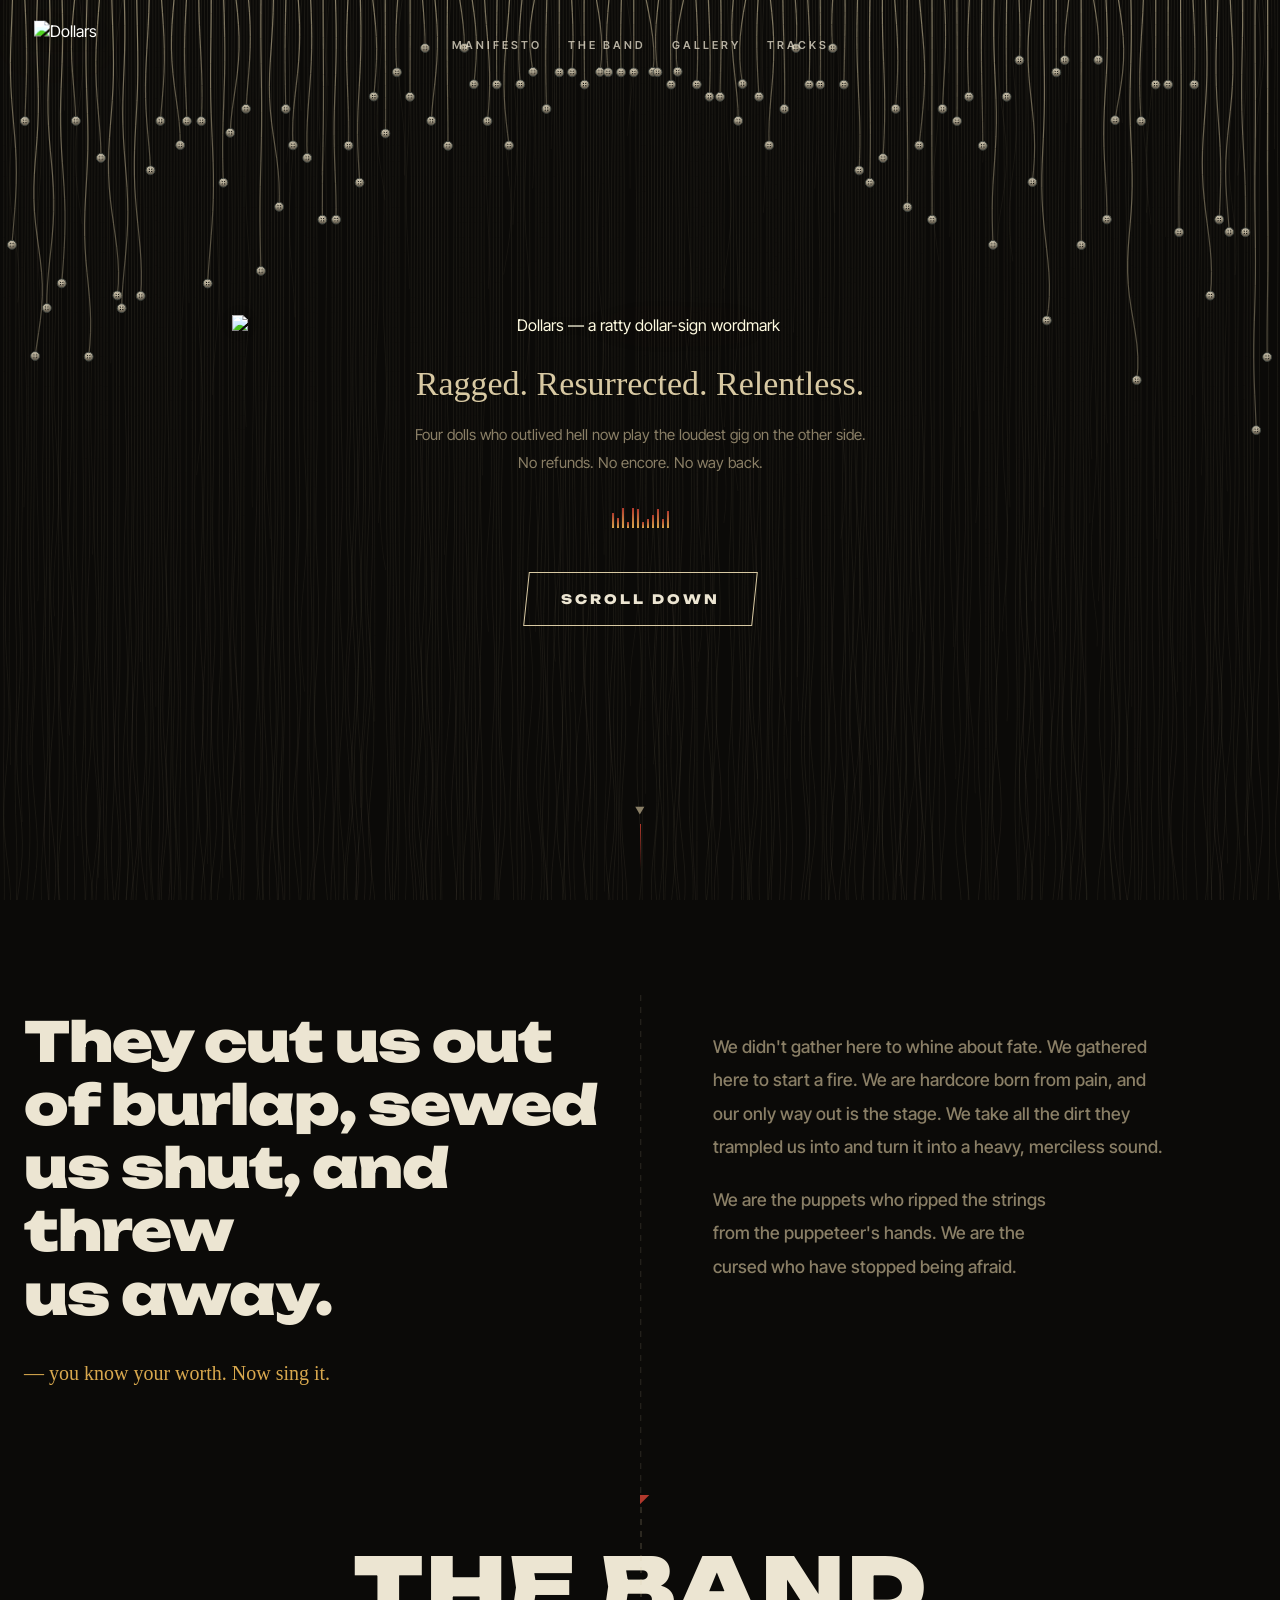
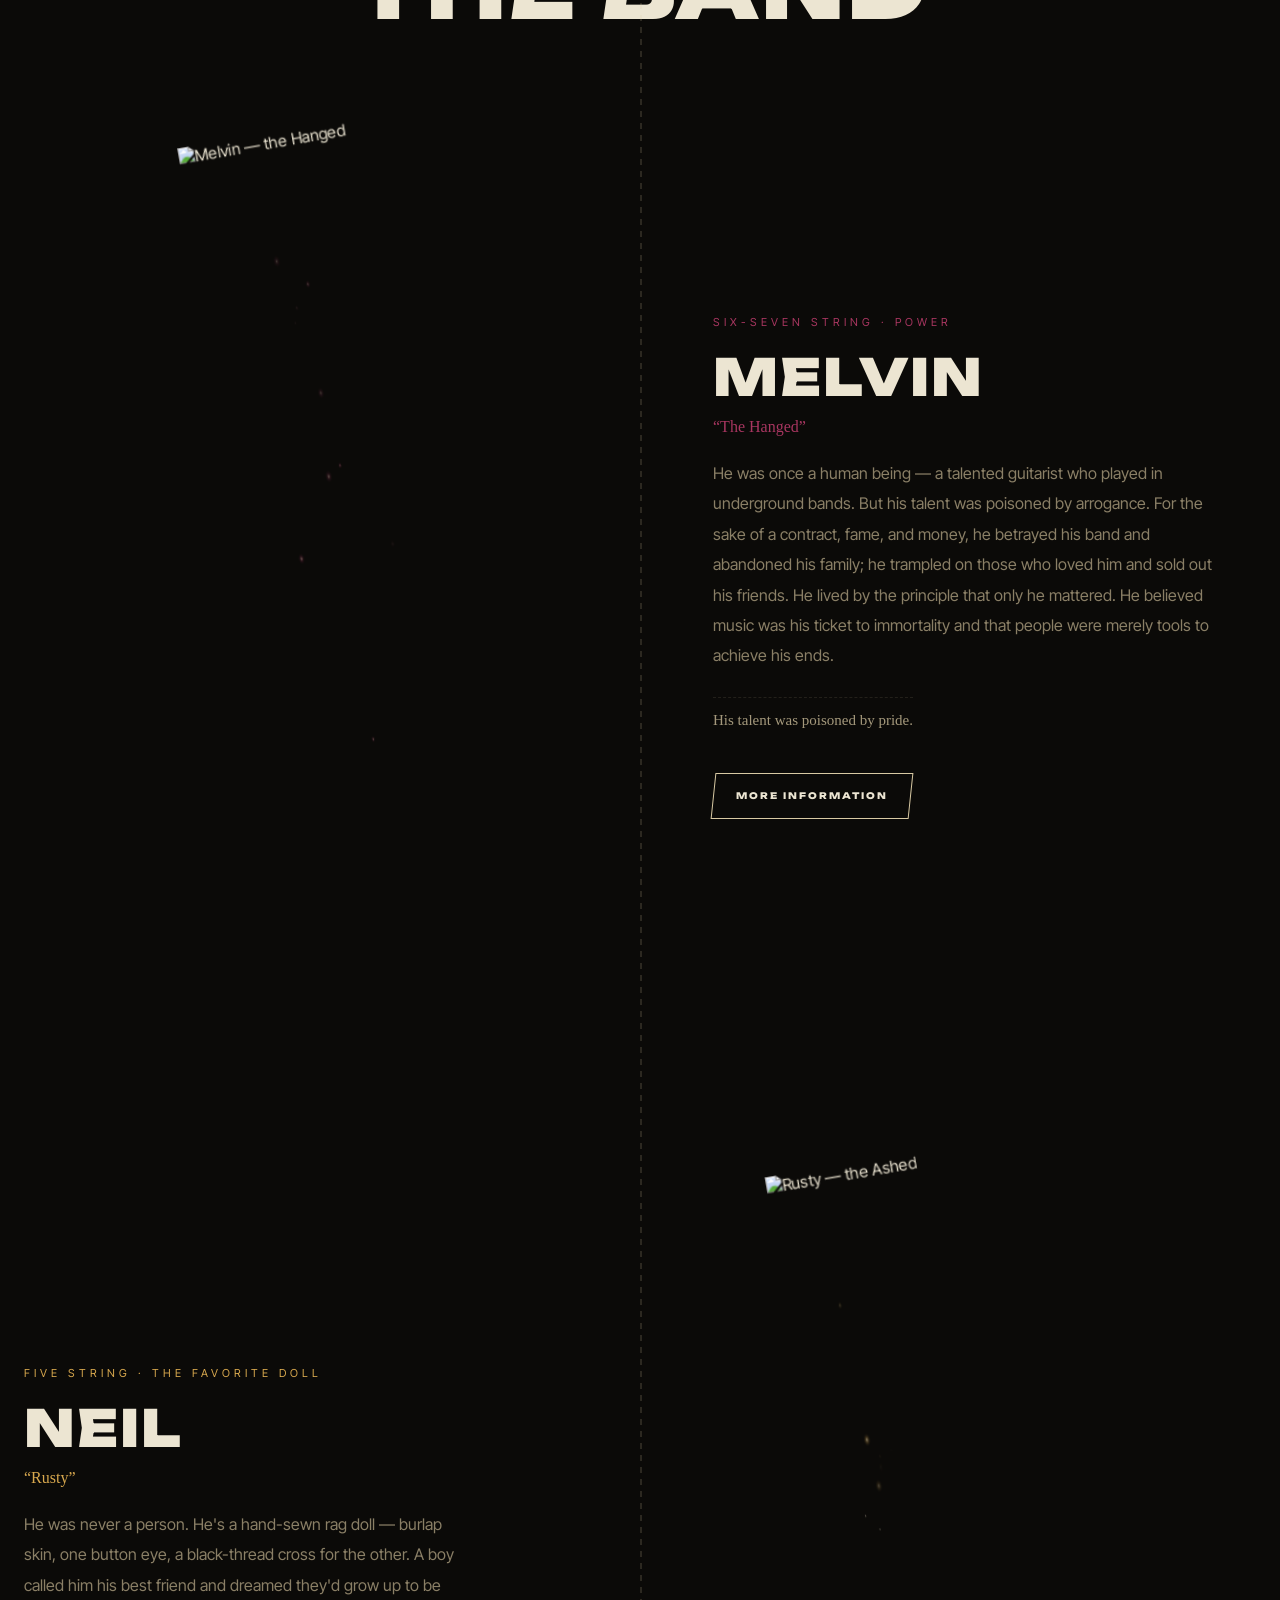
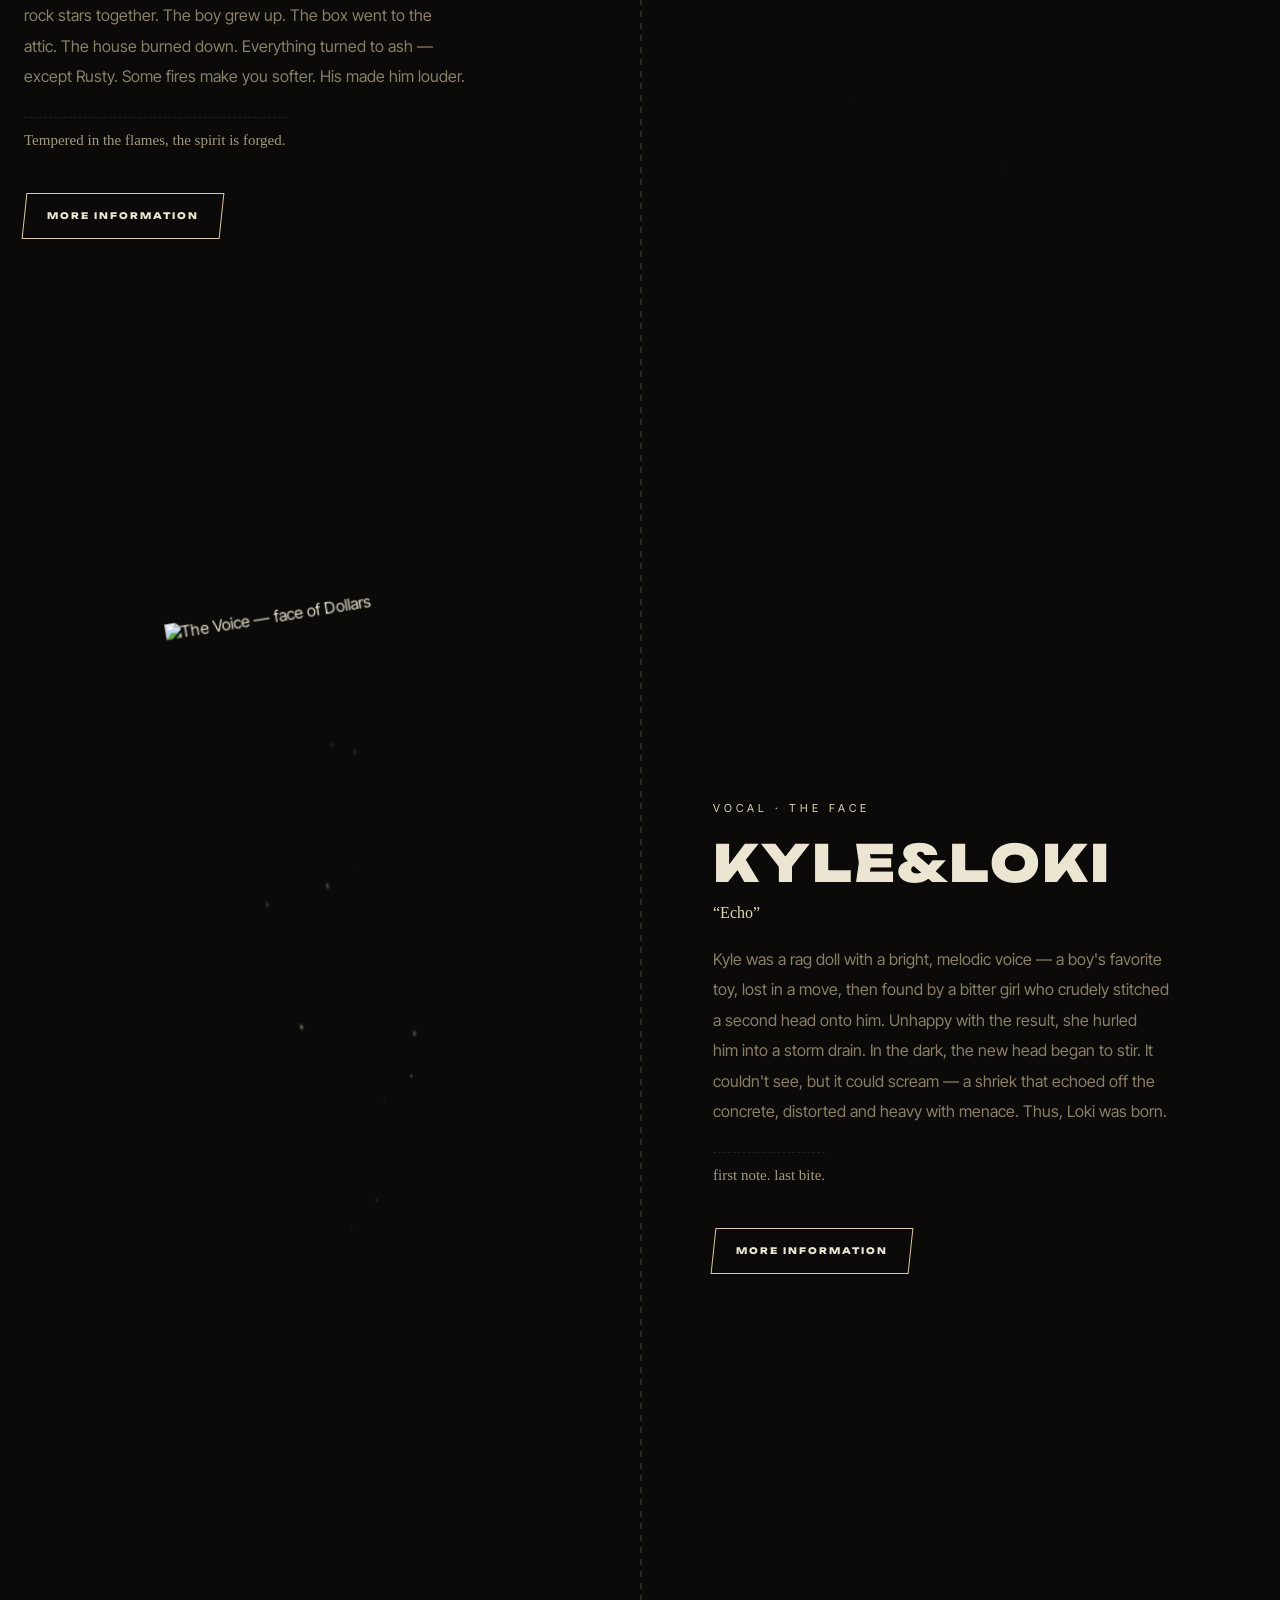
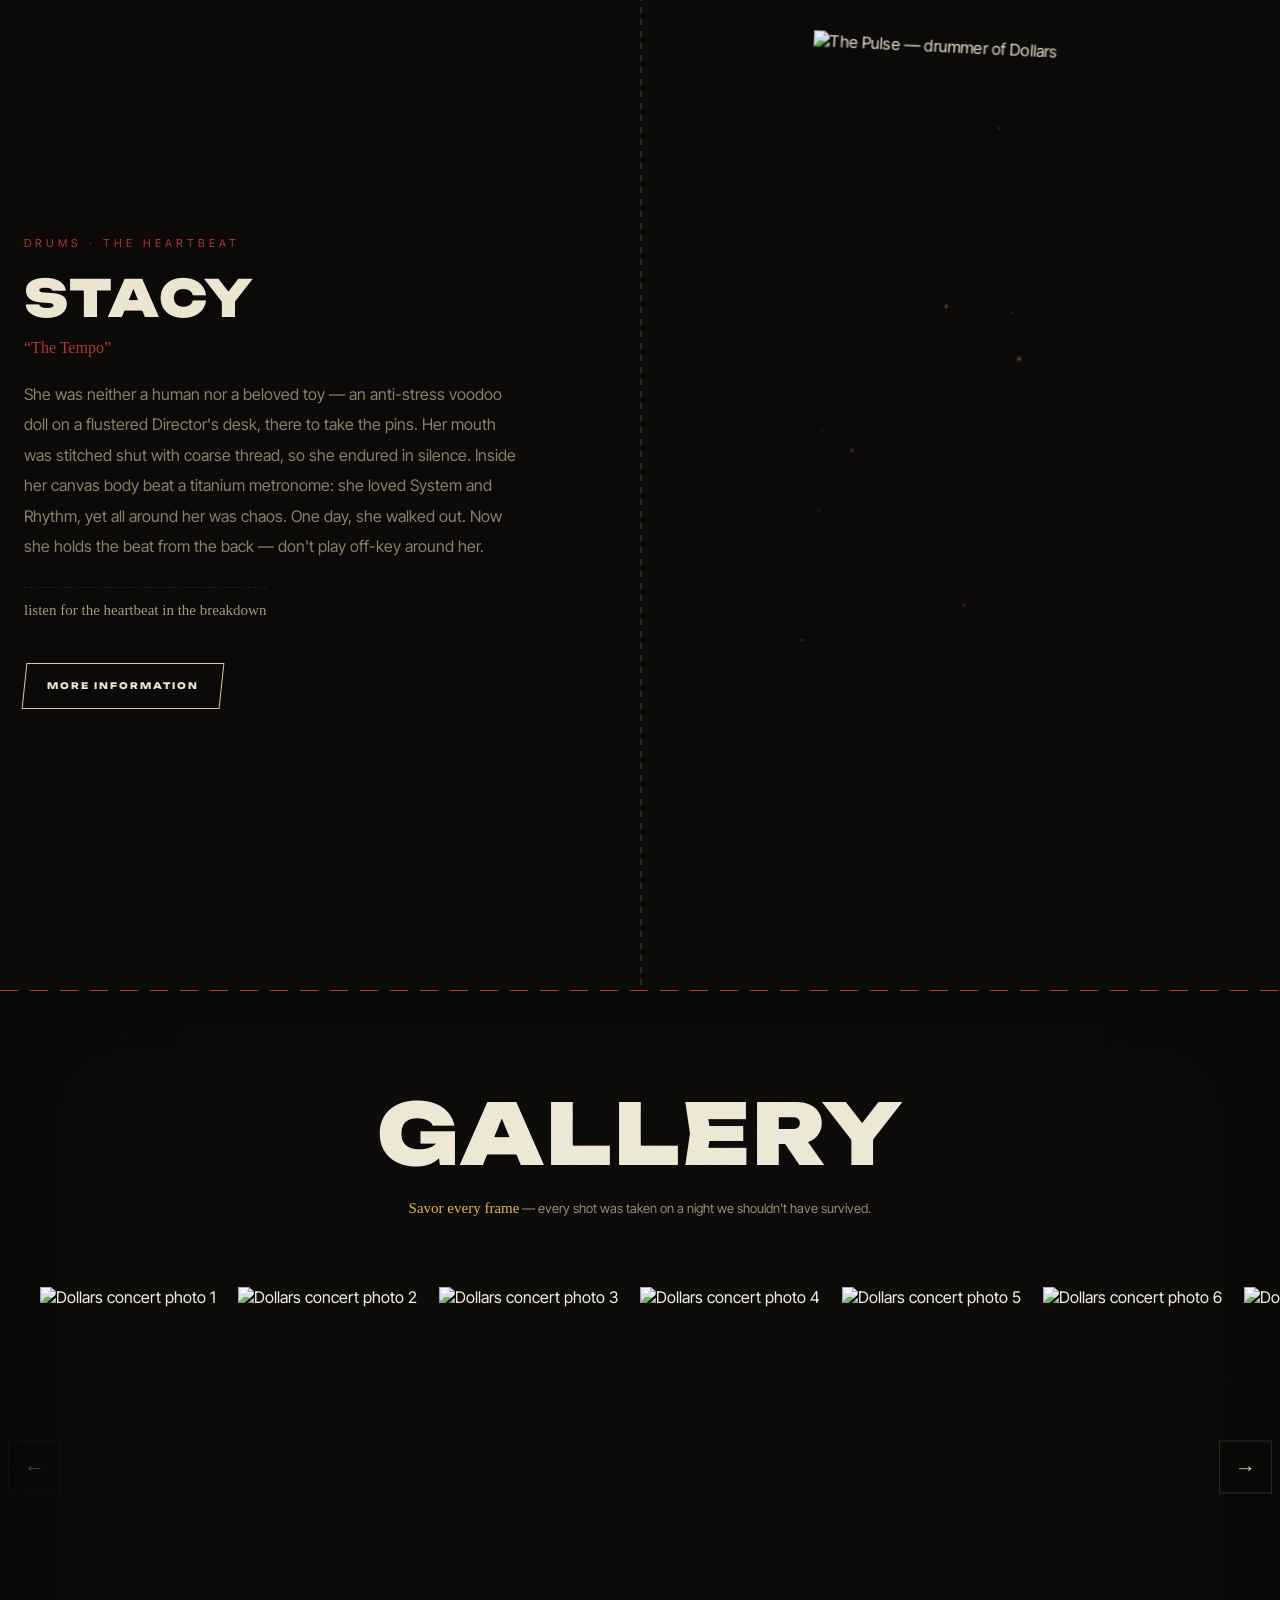
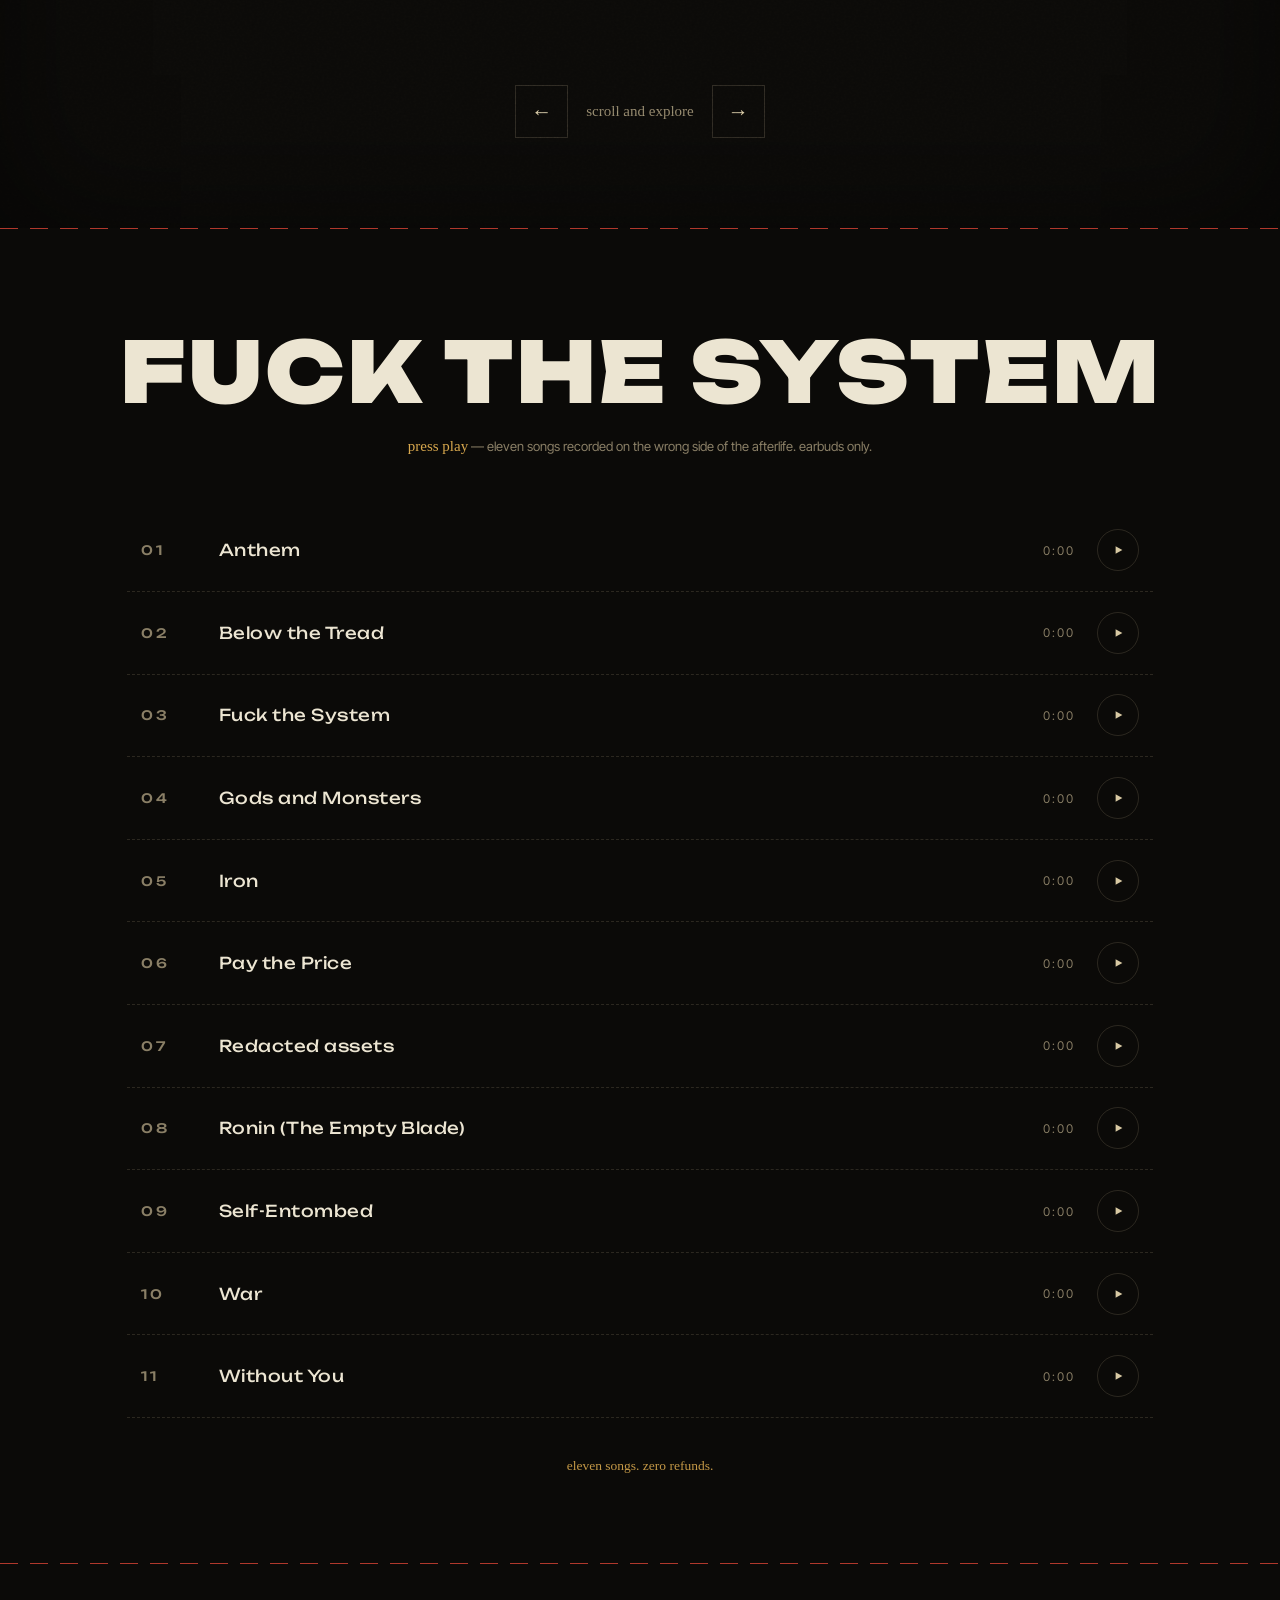
==== .desktop-snapshot/index.html @ ff80136d "Mobile: GALLERY/FTS/BAND all 38px @<=430 (was 32/32/31.2), THE=MELVIN size 24px unchanged; THE\\nBAN" ====
<!DOCTYPE html>
<html lang="en">
<head>
<meta charset="UTF-8">
<meta name="viewport" content="width=device-width, initial-scale=1.0">
<title>DOLLARS — Ragged. Resurrected. Relentless.</title>
<meta name="description" content="Dollars. Four dolls who outlived hell. Burlesque-noir rock from the wrong side of the afterlife.">
<link rel="preconnect" href="https://fonts.googleapis.com">
<link rel="preconnect" href="https://fonts.gstatic.com" crossorigin>
<link href="https://fonts.googleapis.com/css2?family=Unbounded:wght@300;500;800;900&family=Inter+Tight:wght@300;400;500;600&family=Permanent+Marker&display=swap" rel="stylesheet">
<link rel="stylesheet" href="style.css?v=503">
<meta name="probe" content="boot" />
</head>
<body>

<div class="preloader" id="preloader" aria-hidden="true">
  <div class="preloader-box">
    <img id="preloaderImg" class="preloader-logo" src="Logo.webp?v=401" alt="">
    <canvas id="preloaderCanvas" class="preloader-canvas"></canvas>
  </div>
  <span class="preloader-label">stitching&hellip;</span>
  <span class="preloader-pct" id="preloaderPct">0%</span>
</div>

<canvas id="threads"></canvas>

<header class="nav">
  <a class="nav-logo" href="#top"><img src="Logo.webp?v=401" alt="Dollars"></a>
  <button class="nav-burger" id="navBurger" aria-label="Open menu" aria-expanded="false"><span></span><span></span></button>
  <nav class="nav-links">
    <a href="#manifesto">Manifesto</a>
    <a href="#dolls">The band</a>
    <a href="#showreel">Gallery</a>
    <a href="#tracks">Tracks</a>
    <button class="nav-close" id="navClose" aria-label="Close menu" aria-expanded="false"><span></span><span></span></button>
    <span class="nav-mail">E-mail: <a href="mailto:Kenoidk13@gmail.com">Kenoidk13@gmail.com</a></span>
  </nav>
  <span class="nav-eq" id="navEq" aria-hidden="true"><i></i><i></i><i></i><i></i><i></i><i></i></span>
  <span class="nav-mini" aria-hidden="true"><img src="Logo.webp?v=401" alt="Dollars"></span>
</header>

<main id="top">

  <section class="hero">
    <div class="hero-orbit" aria-hidden="true">
      <span>DOLLARS DOLLARS DOLLARS DOLLARS</span>
      <span>DOLLARS DOLLARS DOLLARS DOLLARS</span>
      <span>DOLLARS DOLLARS DOLLARS DOLLARS</span>
    </div>

    <img class="hero-logo" src="Logo.webp?v=401" alt="Dollars — a ratty dollar-sign wordmark" data-tilt>

    <p class="hero-tag">Ragged. Resurrected. Relentless.</p>
    <p class="hero-sub">Four dolls who outlived hell now play the loudest gig on the other side.<br>No refunds. No encore. No way back.</p>

    <button class="hero-eq" id="heroEq" type="button" aria-label="Play the anthem">
      <i></i><i></i><i></i><i></i><i></i><i></i><i></i><i></i><i></i><i></i><i></i><i></i>
    </button>

    <div class="hero-cta">
      <a class="stitch-btn" href="#manifesto" data-scramble="SCROLL DOWN">
        <span>SCROLL DOWN</span>
      </a>
    </div>

    <div class="hero-scroll" aria-hidden="true">
      <span>▼</span>
      <i class="scroll-line"></i>
    </div>
  </section>

  <section class="manifesto" id="manifesto">
    <h2 class="manifesto-title reveal">They cut us out<br>of burlap, sewed<br>us shut, and threw<br>us away.</h2>
    <div class="manifesto-text">
      <span class="manifesto-btn" data-tilt aria-hidden="true"></span>
      <p class="manifesto-body reveal">
        We didn't gather here to whine about fate. We gathered here to start a fire.
        We are hardcore born from pain, and our only way out is the stage. We take
        all the dirt they trampled us into and turn it into a heavy, merciless sound.
      </p>
      <p class="manifesto-body reveal" style="--d:.12s">
        We are the puppets who ripped the strings from the puppeteer's hands.
        We are the cursed who have stopped being afraid.
      </p>
    </div>
    <div class="manifesto-sign reveal" style="--d:.24s">— you know your worth. <span class="manifesto-now">Now sing it.</span></div>
  </section>

  <section class="dolls" id="dolls">
    <h2 class="dolls-heading" data-scramble>THE
<span class="dolls-heading-band">BAND</span></h2>
    <div class="dolls-thread" aria-hidden="true"><i></i></div>

    <article class="doll" data-doll="melvin">
      <div class="doll-stage reveal">
        <span class="doll-sway">
          <picture><source media="(max-width:900px)" srcset="mobile/guitar2_pad.webp"><img src="guitar2_pad.webp" alt="Melvin — the Hanged" data-tilt loading="lazy" decoding="async"></picture>
          <canvas class="doll-fx" width="680" height="940"></canvas>
        </span>
      </div>
      <div class="doll-card reveal" style="--d:.08s">
        <p class="doll-role">Six-seven string · power</p>
        <h3 data-scramble>MELVIN</h3>
        <span class="doll-title">“The Hanged”</span>
        <p class="doll-bio">
          He was once a human being — a talented guitarist who played in underground bands. But his talent was poisoned by arrogance. For the sake of a contract, fame, and money, he betrayed his band and abandoned his family; he trampled on those who loved him and sold out his friends. He lived by the principle that only he mattered. He believed music was his ticket to immortality and that people were merely tools to achieve his ends.
        </p>
        <span class="doll-scrawl">His talent was poisoned by pride.</span>
        <a class="doll-more" role="button" tabindex="0" data-doll-modal="melvin"><span class="doll-more-main" data-scramble="MORE INFORMATION">MORE INFORMATION</span></a>
      </div>
    </article>


    <article class="doll" data-doll="rusty">
      <div class="doll-stage reveal" style="--d:.05s">
        <span class="doll-sway">
          <picture><source media="(max-width:900px)" srcset="mobile/bass.webp"><img src="bass.webp" alt="Rusty — the Ashed" data-tilt loading="lazy" decoding="async"></picture>
          <canvas class="doll-fx" width="680" height="940"></canvas>
        </span>
      </div>
      <div class="doll-card reveal" style="--d:.13s">
        <p class="doll-role">five string · the favorite doll</p>
        <h3 data-scramble>NEIL</h3>
        <span class="doll-title">“Rusty”</span>
        <p class="doll-bio">
          He was never a person. He's a hand-sewn rag doll — burlap skin, one
button eye, a black-thread cross for the other. A boy called him his
best friend and dreamed they'd grow up to be rock stars together.
The boy grew up. The box went to the attic. The house burned down.
Everything turned to ash — except Rusty. Some fires make you softer.
His made him louder.
        </p>
        <span class="doll-scrawl">Tempered in the flames, the spirit is forged.</span>
        <a class="doll-more" role="button" tabindex="0" data-doll-modal="rusty"><span class="doll-more-main" data-scramble="MORE INFORMATION">MORE INFORMATION</span></a>
      </div>
    </article>

    <article class="doll" data-doll="voice">
      <div class="doll-stage reveal" style="--d:.1s">
        <span class="doll-sway">
          <picture><source media="(max-width:900px)" srcset="mobile/vocal.webp"><img src="vocal.webp" alt="The Voice — face of Dollars" data-tilt loading="lazy" decoding="async"></picture>
          <canvas class="doll-fx" width="680" height="940"></canvas>
        </span>
      </div>
      <div class="doll-card reveal" style="--d:.18s">
        <p class="doll-role">vocal · the face</p>
        <h3 data-scramble>KYLE&amp;LOKI</h3>
        <span class="doll-title">“Echo”</span>
<p class="doll-bio">
          Kyle was a rag doll with a bright, melodic voice — a boy's favorite
          toy, lost in a move, then found by a bitter girl who crudely stitched
          a second head onto him. Unhappy with the result, she hurled him into
          a storm drain. In the dark, the new head began to stir. It couldn't
          see, but it could scream — a shriek that echoed off the concrete,
          distorted and heavy with menace. Thus, Loki was born.
        </p>
        <span class="doll-scrawl">first note. last bite.</span>
        <a class="doll-more" role="button" tabindex="0" data-doll-modal="voice"><span class="doll-more-main" data-scramble="MORE INFORMATION">MORE INFORMATION</span></a>
      </div>
    </article>

    <article class="doll" data-doll="pulse">
      <div class="doll-stage reveal" style="--d:.15s">
        <span class="doll-sway">
          <picture><source media="(max-width:900px)" srcset="mobile/dram2.webp"><img src="dram2.webp" alt="The Pulse — drummer of Dollars" data-tilt loading="lazy" decoding="async"></picture>
          <canvas class="doll-fx" width="680" height="940"></canvas>
        </span>
      </div>
      <div class="doll-card reveal" style="--d:.23s">
        <p class="doll-role">drums · the heartbeat</p>
        <h3 data-scramble>STACY</h3>
        <span class="doll-title">“The Tempo”</span>
        <p class="doll-bio">
          She was neither a human nor a beloved toy — an anti-stress voodoo
          doll on a flustered Director's desk, there to take the pins. Her
          mouth was stitched shut with coarse thread, so she endured in
          silence. Inside her canvas body beat a titanium metronome: she loved
          System and Rhythm, yet all around her was chaos. One day, she walked
          out. Now she holds the beat from the back — don't play off-key around
          her.
        </p>
        <span class="doll-scrawl">listen for the heartbeat in the breakdown</span>
        <a class="doll-more" role="button" tabindex="0" data-doll-modal="pulse"><span class="doll-more-main" data-scramble="MORE INFORMATION">MORE INFORMATION</span></a>
      </div>
    </article>
  </section>

  <div class="footer-thread" aria-hidden="true"></div>

  <section class="showreel" id="showreel">
    <h2 class="showreel-heading reveal" data-scramble>GALLERY</h2>
    <p class="showreel-note"><span class="drag-hint">Savor every frame</span> — every shot was taken on a night we shouldn't have survived.</p>

    <div class="reel-wrap">
      <button class="reel-nav reel-prev" aria-label="Previous">←</button>
      <div class="reel" id="reel">
        <div class="reel-track" id="reelTrack"></div>
      </div>
      <button class="reel-nav reel-next" aria-label="Next">→</button>
    </div>

    <div class="reel-controls">
      <button class="reel-nav-bottom reel-prev-bottom" aria-label="Previous">←</button>
      <span>scroll and explore</span>
      <button class="reel-nav-bottom reel-next-bottom" aria-label="Next">→</button>
    </div>
  </section>

  <div class="footer-thread" aria-hidden="true"></div>

  <section class="tracks" id="tracks">
    <h2 class="tracks-heading reveal" data-scramble>FUCK THE SYSTEM</h2>
    <p class="tracks-note"><span class="drag-hint">press play</span> — eleven songs recorded on the wrong side of the afterlife. earbuds only.</p>
    <ol class="track-list" id="trackList"></ol>
    <p class="tracks-note tracks-note--foot" aria-hidden="true">eleven songs. zero refunds.</p>
    <div class="tracks-btn" data-tilt aria-hidden="true"></div>
  </section>

  <audio id="trackAudio" preload="metadata"></audio>

  <footer class="footer">
    <div class="footer-thread" aria-hidden="true"></div>
    <div class="footer-grid reveal">
      <div class="footer-line footer-line--l">
        <span>© 2026 File13 (k13) — a division of the afterlife.</span>
        <span class="footer-sway">Ragged. Resurrected. Relentless.</span>
      </div>
      <div class="footer-big"><img src="Logo.webp?v=401" alt="Dollars" data-tilt></div>
      <div class="footer-line footer-line--r">
        <span class="footer-mail-wrap">E-mail: <a class="footer-mail" href="mailto:Kenoidk13@gmail.com">Kenoidk13@gmail.com</a></span>
        <a href="#top" data-scramble="BACK TO THE ROPE">back to the rope ▲</a>
      </div>
    </div>
  </footer>

</main>

<div class="lightbox" id="lightbox" hidden>
  <button class="lightbox-nav lightbox-prev" aria-label="Previous">←</button>
  <button class="lightbox-nav lightbox-next" aria-label="Next">→</button>
  <div class="lightbox-stage">
    <button class="lightbox-close" aria-label="Close"><span class="lb-glyph">✕</span><span class="lb-bar lb-a"></span><span class="lb-bar lb-b"></span></button>
    <img id="lightboxImg" src="" alt="Concert photograph">
  </div>
</div>

<div class="doll-modal" data-lenis-prevent id="dollModal-melvin" role="dialog" aria-modal="true" aria-label="MELVIN">
  <button class="doll-modal-close" aria-label="Close"><span></span><span></span></button>
  <div class="doll-modal-box">
    <div class="doll-modal-body">
      <figure class="doll-bio-photo"><img src="bio/bio-guitar.jpg" alt="Melvin" loading="lazy" width="760" height="1361"></figure>
      <div class="doll-bio-text">
        <p class="doll-role">Six-seven string · power</p>
        <h3>MELVIN</h3>
        <span class="doll-title">“The Hanged”</span>
      <p>
        He was once a man—a talented guitarist who played in underground bands. But his talent was poisoned by hubris. For the sake of a contract, fame, and money, he betrayed his band and abandoned his family; he trampled on those who loved him and sold out his friends. He lived by the credo that only he mattered. He believed music was his ticket to immortality and that people were merely tools to achieve his ends. He lived his life all wrong: instead of building anything, he destroyed everything around him. He died alone. Despite achieving outward success, he ended up solitary in an empty room, hollowed out by alcohol and drugs. The noose around his neck is not merely a stylistic detail; it is an echo of his actual death. He hanged himself when he realized his "great life" was worthless. Yet the heavens would not accept him—his soul, burdened by sin, was too heavy. Nor did Hell want to take in someone who managed to sow chaos even there for his own gain. This is no doll. This is a man gazing at the world through holes in the burlap, begging for forgiveness but receiving only the echo of his own fatal mistakes.
      </p>
      <span class="doll-scrawl">His talent was poisoned by pride.</span>
      </div>
    </div>
  </div>
</div>

<div class="doll-modal" data-lenis-prevent id="dollModal-rusty" role="dialog" aria-modal="true" aria-label="NEIL">
  <button class="doll-modal-close" aria-label="Close"><span></span><span></span></button>
  <div class="doll-modal-box">
    <div class="doll-modal-body">
      <figure class="doll-bio-photo"><img src="bio/bio-bass.jpg" alt="Rusty" loading="lazy" width="760" height="1361"></figure>
      <div class="doll-bio-text">
        <p class="doll-role">five string · the favorite doll</p>
        <h3>NEIL</h3>
        <span class="doll-title">“Rusty”</span>
                  <p>Rusty wasn’t a rock star. He was an ordinary rag doll—hand-sewn from burlap, with a button for one eye and a black-thread cross for the other. An old woman living on the edge of town had stitched him for her son. The boy named him Rusty—for the reddish hue of the fabric and because the doll was soft and warm, like rye bread.</p>
      <p>Rusty was a beloved doll. The boy was inseparable from him: he took him to bed, sat him at the table, and carried him to school in his backpack. Rusty knew all his secrets and heard all his dreams. The boy dreamed of becoming a rock musician and often "played" in a band with Rusty—setting him up in front of the mirror and imagining him playing the bass.</p>
      <p>But then, disaster struck. The boy grew up. He became a teenager, then an adult. The doll was left behind in the old house—up in the attic, in a box amidst dusty belongings. And then came the tragedy: a fire. The house burned down. Everything inside turned to ash. Rusty was scorched and soaked in smoke; his fabric hardened, and the metal parts—once buttons and rivets—rusted over.</p>
      <p>When the ruins were being cleared, Rusty was found among the debris—charred, yet intact. Someone wanted to throw him away but changed their mind at the last moment and left him at the junkyard. There, amidst old junk, rusty pipes, and broken appliances, Rusty lay for years. Rain, snow, and sun—all of it weathered his burlap. He became truly Rusty.</p>
      <span class="doll-scrawl">Tempered in the flames, the spirit is forged.</span>
      </div>
    </div>
  </div>
</div>

<div class="doll-modal" data-lenis-prevent id="dollModal-pulse" role="dialog" aria-modal="true" aria-label="STACY">
  <button class="doll-modal-close" aria-label="Close"><span></span><span></span></button>
  <div class="doll-modal-box">
    <div class="doll-modal-body">
      <figure class="doll-bio-photo"><img src="bio/bio-dram.jpg" alt="Stacy" loading="lazy" width="760" height="1361"></figure>
      <div class="doll-bio-text">
        <p class="doll-role">drums · the heartbeat</p>
        <h3>STACY</h3>
        <span class="doll-title">“The Tempo”</span>
      <p>
        She was neither a human nor a beloved childhood toy. Created as an anti-stress voodoo doll, she sat on the desk of a perpetually flustered Director in a drab, stuffy office. Whenever deadlines loomed, workflows collapsed, or he simply didn't know what to do, he would stick pins into her. She silently absorbed the folly, chaos, and hysterics of others. Her mouth was stitched shut with coarse thread so she couldn't speak. And she endured it. Inside her canvas body beat a titanium metronome. She loved System and Rhythm, yet chaos reigned all around her. It all came to an end one day. The Director called a meeting to resolve a crucial issue and suggested, "How about we settle this with Rock-Paper-Scissors?" The chaos had crossed the line. Her single button eye glinted menacingly. She pulled out all the pins—leaving scars on her tights and body—and simply walked out of the office in silence. Her lips were frozen forever in a signature, icy, sarcastic half-smile. Stacy wandered the streets for a long time, searching for a place where the right rhythm prevailed. One day, she stumbled upon a basement where a band was rehearsing. She sat silently behind the drum kit and struck the snare drum. The strike was swift, precise, and cold-blooded. Stacy doesn't sing or give interviews. She simply sits at the back and holds the rhythm. Don't even try playing off-key around this lady, or a drumstick might come flying straight at your forehead.
      </p>
      <span class="doll-scrawl">listen for the heartbeat in the breakdown</span>
      </div>
    </div>
  </div>
</div>

<div class="doll-modal" data-lenis-prevent id="dollModal-voice" role="dialog" aria-modal="true" aria-label="KYLE &amp; LOKI">
  <button class="doll-modal-close" aria-label="Close"><span></span><span></span></button>
  <div class="doll-modal-box">
    <div class="doll-modal-body">
      <figure class="doll-bio-photo"><img src="bio/bio-vocal.jpg" alt="Kyle & Loki" loading="lazy" width="760" height="1361"></figure>
      <div class="doll-bio-text">
        <p class="doll-role">vocal · the face</p>
        <h3>KYLE&amp;LOKI</h3>
        <span class="doll-title">“Echo”</span>
      <p>
        Long ago, Kyle was an ordinary rag doll with a clear, melodic voice. He had been the favorite toy of a boy who dreamed of the rock stage, but the boy grew up, and the doll was lost during a move. Kyle was found by a bitter, plain-looking girl. She decided to remake him: she pulled a shapeless lump of fabric from the trash and crudely, crookedly stitched on a second head—an ugly, eyeless, mouthless thing that dangled beside the first. Dissatisfied with the result, she hurled the doll into a storm drain in a fit of rage. Kyle awoke in pitch darkness. Then, the second head began to stir. As it descended through winding pipes amidst the flow of filth, it could not see, yet it could scream. Its piercing shriek echoed off the concrete walls, becoming distorted and heavy with menace. Thus, Loki was born. While Kyle’s voice remained bright and melodic, Loki acquired a heavy, low growl—the roar of a wounded beast, the voice of the abyss itself. They eventually found themselves at a junkyard, where an old radio suddenly blasted the riff from "Back in Black." Kyle remembered the boy’s dream of the rock stage, while Loki yearned to unleash his fury. They are two sides of the same coin, two souls trapped in a single, battered body. Kyle represents melody, soul, and beauty; Loki embodies chaos, rage, and raw power. When the drums kick in and the guitars roar, a battle erupts between them. Loki surges forward, drowning everything out with his guttural growl. But Kyle rises to meet the challenge, soaring above the roar with a pure, piercing scream. They clash right there on stage, vying to prove to the audience which of them is the ultimate badass. They can sing in turn or blend into unison, creating an incredible symbiosis of melody and noise. It is precisely this internal war between the two heads that forms the foundation of their art. Their best songs are born from their arguments. They are DollarS. A voice that travels from a whisper to a scream. When Kyle touches the microphone, the room falls silent. And when Loki lets loose, the room is deafened.
      </p>
      <span class="doll-scrawl">first note. last bite.</span>
      </div>
    </div>
  </div>
</div>

<script src="lenis.min.js"></script>
<script src="script.js?v=448"></script>
</body>
</html>
---- .desktop-snapshot/style.css ----
/* ==================== BASE ==================== */
* { margin: 0; padding: 0; box-sizing: border-box; }

[hidden] { display: none !important; }

/* ==================== PRELOADER ==================== */
.preloader {
  position: fixed;
  inset: 0;
  z-index: 10000;
  background: #000;
  display: flex;
  flex-direction: column;
  align-items: center;
  justify-content: center;
  gap: 14px;
  opacity: 1;
  transition: opacity .5s ease, visibility .5s ease;
}
.preloader.done {
  opacity: 0;
  visibility: hidden;
  pointer-events: none;
}
.preloader-box {
  position: relative;
  width: clamp(136px, 20.8vw, 200px);
}
.preloader-logo {
  width: 100%;
  height: auto;
  display: block;
  opacity: .19;
  filter: grayscale(1) contrast(1.15) brightness(1.1);
}
.preloader-canvas {
  position: absolute;
  inset: 0;
  width: 100%;
  height: 100%;
  pointer-events: none;
}
.preloader-label {
  font-family: var(--scrawl);
  font-size: 15px;
  color: var(--gold);
  letter-spacing: 1px;
  animation: preload-pulse 1.1s ease-in-out infinite;
}
.preloader-pct {
  font-family: var(--disp);
  font-size: 12px;
  letter-spacing: 3px;
  color: var(--muted);
}
@keyframes preload-pulse {
  0%, 100% { opacity: .45; }
  50% { opacity: 1; }
}

html { scroll-behavior: auto; } /* Lenis smooth scroll handles anchor jumps */
.reveal {
  opacity: 0;
  transform: translateY(72px);
  will-change: transform, opacity;
  transition: opacity .9s ease, transform .9s cubic-bezier(.23,1,.32,1);
  transition-delay: var(--d, 0s);
}
.reveal.in-view {
  opacity: 1;
  transform: translateY(0);
}
.doll .doll-stage.reveal { transform: translateY(72px); }
.doll .doll-stage.reveal.in-view { transform: translateY(0); }
.doll:nth-of-type(even) .doll-stage.reveal { transform: translateX(-70px) translateY(72px); }
.doll:nth-of-type(even) .doll-stage.reveal.in-view { transform: translateX(-70px) translateY(0); }
@media (prefers-reduced-motion: reduce) {
  .reveal {
    opacity: 1;
    transform: none;
    transition: none;
  }
}

:root {
  --bg: #0b0a08;
  --bg-2: #131009;
  --burlap: #d8c9a3;
  --bone: #ece5d2;
  --rust: #b0382c;
  --gold: #d8a84e;
  --muted: #8a7f66;
  --line: rgba(216,201,163,.16);
  --disp: 'Unbounded', system-ui, sans-serif;
  --body: 'Inter Tight', system-ui, sans-serif;
  --scrawl: 'Permanent Marker', cursive;
}

html { overflow-x: clip; }

body {
  background: var(--bg);
  color: var(--bone);
  font-family: var(--body);
  overflow-x: clip;
  -webkit-font-smoothing: antialiased;
  cursor: auto;
}

a { color: inherit; text-decoration: none; }
img { display: block; max-width: 100%; }
::selection { background: var(--rust); color: var(--bone); }

::-webkit-scrollbar { width: 10px; }
::-webkit-scrollbar-track { background: var(--bg); }
::-webkit-scrollbar-thumb { background: var(--muted); border-radius: 2px; }
::-webkit-scrollbar-thumb:hover { background: var(--rust); }

/* ==================== THREAD CANVAS ==================== */
#threads {
  position: fixed;
  top: 0; left: 0;
  width: 100vw; height: 100vh;
  z-index: 0;
  pointer-events: none;
}

/* ==================== NAV ==================== */
.nav {
  position: fixed;
  top: 0; left: 0; right: 0;
  z-index: 300;
  display: flex;
  align-items: center;
  justify-content: center;
  padding: 14px 34px;
  min-height: 69px;
}
.nav-logo {
  position: absolute;
  left: clamp(14px, 3vw, 34px);
  top: 50%;
  transform: translateY(calc(-50% + 10px));
}
.nav-logo img {
  height: 49px;
  width: auto;
  display: block;
  filter: contrast(1.22) saturate(1.12) brightness(1.12) drop-shadow(0 2px 6px rgba(0,0,0,.6)) drop-shadow(0 0 26px rgba(216,168,78,.16));
}

.nav-eq {
  position: absolute;
  right: clamp(14px, 3vw, 34px);
  top: 50%;
  transform: translateY(-50%);
  display: flex;
  align-items: flex-end;
  gap: 3px;
  height: 14px;
  opacity: 0;
  visibility: hidden;
  pointer-events: none;
  cursor: pointer;
  transition: opacity .4s, visibility .4s;
}
.nav-eq.visible {
  opacity: 1;
  visibility: visible;
  pointer-events: auto;
}
.nav-eq.visible:not(.playing) { opacity: .55; }
.nav-eq.visible:not(.playing):hover { opacity: .85; }
.nav-eq.playing { opacity: 1; }
.nav-eq.playing:hover { opacity: .75; }
.nav-eq i {
  width: 2px;
  height: 30%;
  background: linear-gradient(var(--rust), var(--gold));
}
.nav-eq.playing {
  opacity: 1;
  visibility: visible;
}
.nav-eq.playing i {
  animation: eqbar 0.8s ease-in-out infinite;
}
.nav-eq.playing i:nth-child(2n) { animation-delay: 0.15s; }
.nav-eq.playing i:nth-child(3n) { animation-delay: 0.3s; }

/* burger (2 lines) — always visible on mobile, opens the dropdown */
.nav-burger {
  display: none;
  position: absolute;
  left: 20px;
  top: 50%;
  transform: translateY(-50%);
  width: 28px;
  height: 32px;
  padding: 0;
  border: 0;
  background: transparent;
  cursor: pointer;
  z-index: 2;
}
.nav-burger span {
  position: absolute;
  left: 0;
  width: 100%;
  height: 1.6px;
  background: var(--bone);
  border-radius: 2px;
  transition: transform .35s cubic-bezier(.2,.8,.2,1), opacity .3s;
}
.nav-burger span:first-child { top: 11px; }
.nav-burger span:last-child { bottom: 11px; }
.nav-burger:hover span { background: var(--bone); }
.nav.nav-open .nav-burger span:first-child { transform: translateY(4.2px) rotate(45deg); }
.nav.nav-open .nav-burger span:last-child { transform: translateY(-4.2px) rotate(-45deg); }

/* centered logo on the dark bar (mobile) */
.nav-mini {
  display: none;
  position: absolute;
  left: 50%;
  top: 50%;
  transform: translate(-50%, -50%);
  z-index: 1;
}
.nav-mini img {
  height: 43px;
  width: auto;
  display: block;
}

/* mobile nav = always-on dark bar: burger opens a fullscreen centered menu */
@media (max-width: 900px) {
  .nav {
    background: rgba(11, 10, 8, .70);
    backdrop-filter: blur(20px) saturate(1.4);
    -webkit-backdrop-filter: blur(20px) saturate(1.4);
  }
  .nav-logo { display: none; }
  .nav-burger,
  .nav-mini {
    display: block;
    opacity: 1;
    transition: opacity .45s ease;
  }

  /* closed: plain bar, no links */
  .nav .nav-links { display: none; }

  /* open: fullscreen dark panel, links stacked vertically in the center */
  .nav.nav-open .nav-links {
    display: flex;
    position: fixed;
    top: 0; left: 0; right: 0; bottom: 0;
    width: 100vw;
    height: 100vh;
    transform: none;
    flex-direction: column;
    align-items: center;
    justify-content: center;
    gap: 30px;
    margin: 0;
    padding-bottom: 100px;
    background: rgba(11, 10, 8, .97);
    backdrop-filter: blur(12px);
    -webkit-backdrop-filter: blur(12px);
    z-index: 400;
  }
  .nav.nav-open .nav-links a {
    display: block;
    width: max-content;
    font-family: var(--disp);
    font-size: 20px;
    font-weight: 600;
    letter-spacing: 4px;
    text-transform: uppercase;
    color: var(--bone);
    opacity: 1;
  }
  .nav.nav-open .nav-links a:hover { color: var(--gold); }
  .nav.nav-open .nav-close { display: block; }
  .nav.nav-open .nav-links .nav-mail {
    display: block;
    position: absolute;
    left: 0; right: 0;
    bottom: 136px;
    text-align: center;
    font-family: var(--body);
    font-size: 9.6px;
    font-weight: 400;
    letter-spacing: 2px;
    text-transform: uppercase;
    white-space: nowrap;
    color: var(--muted);
  }
  .nav.nav-open .nav-links .nav-mail a {
    display: inline;
    width: auto;
    font-family: var(--body);
    font-size: 9.6px;
    font-weight: 400;
    letter-spacing: 2px;
    text-transform: uppercase;
    color: var(--muted);
    text-decoration: underline;
    text-decoration-thickness: 1px;
    text-underline-offset: 3px;
    transition: color .3s;
  }
  .nav.nav-open .nav-links .nav-mail a:hover { color: var(--rust); }
}
/* close X pinned top-right of the fullscreen menu (mobile only) */
.nav-close {
  display: none;
  position: absolute;
  top: 22px;
  right: 22px;
  width: 34px;
  height: 34px;
  padding: 0;
  border: 0;
  background: transparent;
  cursor: pointer;
  z-index: 401;
}
.nav-close span {
  position: absolute;
  left: 0; top: 50%;
  width: 100%;
  height: 2px;
  background: var(--rust);
  border-radius: 2px;
  transition: background .3s;
  transform-origin: center;
}
.nav-close span:first-child { transform: translateY(-50%) rotate(45deg); }
.nav-close span:last-child { transform: translateY(-50%) rotate(-45deg); }
.nav-close:hover span { background: var(--rust); }
.nav-mail { display: none; }
.nav.nav-open .nav-mini,
.nav.nav-open .nav-eq { opacity: 0; }

/* ============ doll info modal — same look as the fullscreen menu (mobile + desktop) ============ */
.doll-modal {
  display: none;
  position: fixed;
  top: 0; left: 0; right: 0; bottom: 0;
  width: 100vw;
  height: 100vh;
  background: rgba(11, 10, 8, .97);
  backdrop-filter: blur(12px);
  -webkit-backdrop-filter: blur(12px);
  z-index: 400;
  overflow-y: auto;
  -webkit-overflow-scrolling: touch;
}
.doll-modal.open { display: block; }
.doll-modal-close {
  position: fixed;
  top: 22px;
  right: 22px;
  width: 34px;
  height: 34px;
  padding: 0;
  border: 0;
  background: transparent;
  cursor: pointer;
  z-index: 401;
}
.doll-modal-close span {
  position: absolute;
  left: 0; top: 50%;
  width: 100%;
  height: 2px;
  background: var(--rust);
  border-radius: 2px;
  transform-origin: center;
}
.doll-modal-close span:first-child { transform: translateY(-50%) rotate(45deg); }
.doll-modal-close span:last-child { transform: translateY(-50%) rotate(-45deg); }
.doll-modal-close:hover span { background: var(--rust); }
.doll-modal-box {
  display: flex;
  flex-direction: column;
  align-items: center;
  justify-content: center;
  min-height: 100vh;
  padding: 90px 24px 60px;
  text-align: left;
}
.doll-modal-box > * { width: 100%; max-width: 1100px; }
.doll-modal-box h3 {
  font-family: var(--disp);
  font-weight: 900;
  font-size: clamp(26px, 5.5vw, 40px);
  line-height: 1.25;
  letter-spacing: 2px;
  color: var(--bone);
  text-align: left;
}
.doll-modal-box .doll-role { text-align: left; line-height: 1.3; }
.doll-modal-box .doll-title { font-size: 18px; line-height: 1.5; text-align: left; }
@media (min-width: 901px) {
  .doll-modal-box .doll-title { font-size: 26px; }
  .doll-modal-box > * { max-width: 1214px; }
}
.doll-modal-body {
  display: flex;
  flex-direction: row;
  align-items: flex-start;
  gap: 34px;
}
.doll-bio-photo {
  flex: 0 0 min(34%, 380px);
  max-width: 380px;
  margin: 0;
}
.doll-bio-photo img {
  display: block;
  width: 100%;
  height: auto;
  border-radius: 6px;
}
.doll-bio-text {
  flex: 1 1 auto;
  min-width: 0;
  font-size: 15px;
  line-height: 1.85;
  color: var(--muted);
  text-align: left;
}
.doll-bio-text > p:not(.doll-role) {
  margin-top: 24px;
  font-size: 15px;
  line-height: 1.85;
  color: var(--muted);
  text-align: justify;
  text-wrap: wrap;
  hyphens: auto;
}
.doll-modal-body p + p { margin-top: 14px; }
.doll-modal-box .doll-scrawl {
  margin-top: 28px;
  padding-top: 14px;
  font-size: 15px;
  text-align: left;
}
@media (max-width: 900px) {
  .doll-modal-box { align-items: center; text-align: center; }
  .doll-modal-box > * { width: 100%; }
  .doll-modal-box h3,
  .doll-modal-box .doll-role,
  .doll-modal-box .doll-title,
  .doll-modal-box .doll-scrawl { text-align: center; }
  .doll-modal-body { flex-direction: column; align-items: center; gap: 0; }
  .doll-bio-text { display: contents; }
  .doll-bio-text > p:not(.doll-role) { margin-top: 0; }
  .doll-bio-text > p:not(.doll-role) + p { margin-top: 18px; }
  .doll-bio-photo { flex: 0 0 auto; align-self: center; width: 100%; max-width: 300px; margin: 22px 0; }
  .doll-bio-photo img { width: 100%; height: auto; }
  .doll-modal-box .doll-role { order: -3; }
  .doll-modal-box .doll-bio-text h3 { order: -2; }
  .doll-modal-box .doll-bio-text .doll-title { order: -1; }
}

.nav-links {
  display: flex;
  gap: 26px;
  transform: translateY(10px);
}
.nav-links a {
  font-size: 11px;
  font-weight: 600;
  letter-spacing: 3px;
  text-transform: uppercase;
  color: var(--bone);
  opacity: .75;
  position: relative;
  transition: opacity .3s;
}
.nav-links a::after {
  content: '';
  position: absolute;
  left: 50%; top: calc(100% + 4px);
  transform: translateX(-50%) scaleX(0);
  width: 100%;
  height: 2px;
  background: var(--rust);
  opacity: 0;
  transition: opacity .45s, transform .525s cubic-bezier(.2,.8,.2,1);
}
.nav-links a:hover { opacity: 1; color: var(--rust); }
.nav-links a:hover::after {
  opacity: .9;
  transform: translateX(-50%) scaleX(1);
}
.bug {
  border: 1px solid var(--line);
  background: transparent;
  color: var(--bone);
  font-family: var(--disp);
  font-size: 11px;
  letter-spacing: 2px;
  padding: 9px 14px;
  cursor: auto;
  transition: transform .3s;
}
.bug:hover { transform: rotate(-2deg) scale(1.025); }


/* ============ mobile performance (one shot) ============ */
/* cap draw/repaint budget on small screens */
@media (max-width: 900px) {
  :root { --dpr-cap: 1.5; }
  .preloader-logo, .hero-orbit, .orbit-ring, .sway-field, .marquee-2 { will-change: auto; }
}
@media (max-width: 720px) {
  /* kill redundant drop-shadow/blur passes: posterize filters drop to near-flat */
  .hero-eq, .nav-eq { filter: none; }
  .doll-sway img, .doll-card img, .hero-logo { filter: none; }
  .doll-card, .manifesto { box-shadow: none; }
  /* no hover glow behind characters + no ember particles on mobile */
  .doll-fx { display: none; }
  .dolls-word { background-attachment: scroll; } /* kill iOS fixed-bg repaint each scroll */
  .thread-doll, .doll-soul { opacity: .9; }
}
@media (max-width: 520px) {
  .hero-scroll, .hero-orbit, .orbit-eq, .roundel { display: none; }
}
/* universal typography — balanced wrapping + centered copy */
:where(h1, h2, h3, h4, h5, h6, p, blockquote, figcaption, label, dt, dd, th, td, summary) {
  text-wrap: balance;
  text-align: center;
}
/* dense edges: binomial widths for many two-digit numbers */
.doll-card .count,
.track-stat em,
.track-time,
.footer-pct { font-variant-numeric: tabular-nums; }
/* folder-y dividers line up tight */
.code-line { letter-spacing: .3px; }

@media (max-width: 900px) {
  .nav-links { gap: 16px; }
  .nav-links a { font-size: 10px; letter-spacing: 2px; }
}
@media (max-width: 720px) {
  .hero-orbit { display: none; }
  .nav { padding: 14px 10px; }
  .nav-links { gap: 10px; flex-wrap: wrap; }
  .nav-links a { font-size: 9px; letter-spacing: 1px; }
  .nav-logo { display: none; }
}

/* ==================== HERO ==================== */
.hero {
  position: relative;
  min-height: 100vh;
  display: flex;
  flex-direction: column;
  align-items: center;
  justify-content: center;
  text-align: center;
  padding: 120px 24px 80px;
  overflow: hidden;
}

.hero-orbit {
  position: absolute;
  top: 50%; left: 50%;
  width: 140vmin; height: 140vmin;
  transform: translate(-50%, -50%);
  pointer-events: none;
  animation: spin 60s linear infinite;
}
.hero-orbit span {
  position: absolute;
  inset: 0;
  animation: spin-rev 60s linear infinite;
}
.hero-orbit span::before {
  content: attr(data-none);
  position: absolute;
  left: 50%; top: -6px;
  transform: translateX(-50%);
  font-family: var(--disp);
  font-weight: 900;
  font-size: 26px;
  color: var(--burlap);
  opacity: .28;
  white-space: nowrap;
}
.hero-orbit span:nth-child(1)::before { content: 'EVERYTHING AFTER THIS WAS PROFIT —'; }
.hero-orbit span:nth-child(2)::before { content: '$ DOLLARS OUTLIVED HELL $ —'; transform: translateX(-50%) translateY(4px); color: var(--rust); opacity: .34;
  animation: orbit-breathe 4s ease-in-out infinite alternate;
}
.hero-orbit span:nth-child(3)::before { content: 'SEWED SHUT. SINGING AGAIN. —'; transform: translateX(-50%) translateY(8px); color: var(--gold); opacity: .26; }

@keyframes spin { to { transform: translate(-50%,-50%) rotate(360deg); } }
@keyframes spin-rev { to { transform: rotate(-360deg); } }
@keyframes orbit-breathe { from { letter-spacing: 0; } to { letter-spacing: 6px; } }

.hero-logo {
  position: relative;
  z-index: 2;
  width: min(654px, 74vw);
  margin-inline: auto;
  display: block;
  filter: contrast(1.22) saturate(1.12) drop-shadow(0 0 30px rgba(216,168,78,.06));
  animation: hero-logo-float 8s ease-in-out infinite;
}
@media (min-width: 681px) {
  .hero-logo { width: min(817px, 74vw); }
}
@keyframes hero-logo-float {
  0%, 100% {
    translate: 0 -8px;
    rotate: -0.6deg;
    scale: 0.99;
  }
  50% {
    translate: 0 8px;
    rotate: 0.6deg;
    scale: 1.02;
  }
}

.hero-tag {
  position: relative;
  z-index: 2;
  margin-top: 30px;
  margin-inline: auto;
  width: max-content;
  max-width: 92vw;
  text-align: center;
  font-family: var(--scrawl);
  font-size: clamp(22px, 4vw, 34px);
  color: var(--burlap);
  text-wrap: balance;
}
.hero-sub {
  position: relative;
  z-index: 2;
  margin-top: 18px;
  margin-inline: auto;
  width: max-content;
  max-width: 560px;
  text-align: center;
  font-size: clamp(13px, 1.6vw, 15px);
  line-height: 1.9;
  color: var(--muted);
  text-wrap: balance;
}
.hero-cta { position: relative; z-index: 2; margin-top: 44px; }

.hero-eq {
  position: relative;
  z-index: 2;
  display: flex;
  align-items: flex-end;
  gap: 3px;
  height: 20px;
  margin-top: 30px;
  padding: 0;
  border: none;
  background: none;
  cursor: pointer;
}
.hero-eq i {
  width: 2px;
  height: 30%;
  background: linear-gradient(var(--rust), var(--gold));
}
.hero-eq.playing i {
  animation: eqbar 0.8s ease-in-out infinite;
}
.hero-eq.playing i:nth-child(2n) { animation-delay: 0.15s; }
.hero-eq.playing i:nth-child(3n) { animation-delay: 0.3s; }
@keyframes eqbar {
  0%, 100% { height: 30%; }
  50% { height: 100%; }
}

.stitch-btn {
  display: inline-block;
  position: relative;
  font-family: var(--disp);
  font-weight: 800;
  font-size: 13px;
  letter-spacing: 3px;
  color: var(--bone);
  border: 1px solid var(--burlap);
  padding: 18px 34px;
  transition: color .35s, transform .35s, box-shadow .35s;
  transform: skewX(-6deg);
}
.stitch-btn:hover {
  background: rgba(176,56,44,.5);
  color: var(--bone);
  transform: skewX(-6deg) translateY(-1.5px);
  box-shadow: 3px 3px 0 rgba(176,56,44,.28);
}
.stitch-btn span { display: inline-block; transform: skewX(6deg); }

.hero-scroll {
  position: absolute;
  bottom: 30px; left: 50%;
  transform: translateX(-50%);
  display: flex;
  flex-direction: column;
  align-items: center;
  gap: 8px;
  color: var(--muted);
  animation: float-down 2.4s ease-in-out infinite;
}
.hero-scroll span { font-size: 10px; }
.scroll-line { width: 1px; height: 46px; background: linear-gradient(var(--rust), transparent); }
@keyframes float-down { 0%,100% { transform: translate(-50%,0); } 50% { transform: translate(-50%,8px); } }

/* ==================== MANIFESTO ==================== */
.manifesto {
  position: relative;
  z-index: 2;
  width: 100%;
  max-width: 1500px;
  margin: 0 auto;
  display: grid;
  grid-template-columns: 1.15fr 1fr;
  grid-template-areas:
    "title text"
    "sign .";
  column-gap: clamp(20px, 5vw, 70px);
  row-gap: 10px;
  align-items: start;
  padding: clamp(30px, 14vh, 110px) 24px;
  text-align: left;
}
.manifesto-title,
.manifesto-body,
.manifesto-sign {
  text-align: left;
}
.manifesto-title {
  grid-area: title;
  font-family: var(--disp);
  font-weight: 900;
  font-size: clamp(27.2px, 4.29vw, 57.5px);
  line-height: 1.15;
  letter-spacing: -1px;
  color: var(--bone);
}
.manifesto-text {
  position: relative;
  grid-area: text;
  font-size: clamp(14px, 2vw, 16.5px);
  line-height: 1.9;
  color: var(--muted);
}
.manifesto-body {
  margin-top: 20px;
  max-width: 500px;
  font-weight: 500;
  font-size: clamp(15px, 2.1vw, 17.5px);
}
.manifesto-body:first-child { margin-top: 0; }
.mark {
  color: var(--bone);
  font-weight: 500;
  background: linear-gradient(transparent 62%, rgba(176,56,44,.38) 62%);
  padding: 0 2px;
}
.manifesto-sign {
  grid-area: sign;
  margin-top: 26px;
  font-family: var(--scrawl);
  font-size: 20px;
  color: var(--gold);
}

@media (max-width: 820px) {
  .manifesto {
    grid-template-columns: 1fr;
    grid-template-areas:
      "title"
      "text"
      "sign";
    padding: clamp(30px, 14vh, 110px) 24px;
  }
}

/* ==================== DOLLS ==================== */
.dolls {
  position: relative;
  z-index: 2;
  padding: 40px 24px 0;
}
.dolls-heading {
  text-align: center;
  font-family: var(--disp);
  font-weight: 900;
  font-size: clamp(44px, 7vw, 84px);
  letter-spacing: 2px;
  color: var(--bone);
  margin-bottom: 10px;
}
.dolls-thread {
  position: absolute;
  top: 0; bottom: 0; left: 50%;
  width: 1.5px;
  background: repeating-linear-gradient(var(--line) 0 6px, transparent 6px 12px);
  z-index: 0;
}

.dolls-thread::before {
  content: '';
  position: absolute;
  top: -500px; left: 50%;
  width: 1.5px;
  height: 500px;
  background: repeating-linear-gradient(var(--line) 0 6px, transparent 6px 12px);
  transform: translateX(-50%);
}
.dolls-thread i {
  display: block;
  width: 9.6px; height: 9.6px;
  margin: 0 auto;
  background: var(--rust);
  clip-path: polygon(0 0, 100% 0, 0 100%);
}

/* member names marquee */
.names-marquee {
  display: flex;
  gap: 26px;
  align-items: center;
  overflow: hidden;
  white-space: nowrap;
  padding: 18px 0;
  margin: 26px 0 10px;
  border-top: 1px dashed var(--line);
  border-bottom: 1px dashed var(--line);
}
.names-marquee span {
  font-family: var(--disp);
  font-weight: 800;
  font-size: clamp(16px, 2.6vw, 30px);
  letter-spacing: 6px;
  color: transparent;
  -webkit-text-stroke: 1px var(--burlap);
  animation: names-scroll 22s linear infinite;
}
.names-marquee em {
  font-style: normal;
  color: var(--rust);
  font-size: 14px;
  animation: names-scroll 22s linear infinite;
}
@keyframes names-scroll { to { transform: translateX(-50%); } }

/* per-doll accent */
.doll[data-doll="melvin"] { --acc: #a83660; --glow: rgba(168,54,96,.7); }
.doll[data-doll="rusty"]  { --acc: #d8a84e; --glow: rgba(216,168,78,.7); }
.doll[data-doll="voice"]  { --acc: #e0d5b6; --glow: rgba(224,213,182,.7); }
.doll[data-doll="pulse"]  { --acc: #b0382c; --glow: rgba(176,56,44,.7); }

.doll {
  position: relative;
  z-index: 2;
  min-height: 115vh;
  display: grid;
  grid-template-columns: 1.15fr 1fr;
  align-items: center;
  gap: clamp(20px, 5vw, 70px);
  max-width: 1500px;
  margin: 0 auto;
  padding: 90px 0;
}

.doll-stage {
  position: relative;
  z-index: 1;
  order: 1;
  display: flex;
  justify-content: center;
  align-items: center;
}
.doll:nth-of-type(even) .doll-stage { order: 2; transform: translateX(-70px); }
.doll:nth-of-type(even) .doll-card  { order: 1; }

/* big faint button behind the manifesto text block */
.manifesto-btn {
  position: absolute;
  z-index: 0;
  top: calc(50% + 50px);
  left: calc(50% + 300px);
  translate: -50% -50%;
  width: clamp(468px, 54vw, 756px);
  aspect-ratio: 1;
  border-radius: 50%;
  background: url('button.webp') center / contain no-repeat;
  opacity: .06;
  animation: button-spin-rot 90s linear infinite;
  will-change: translate;
  pointer-events: none;
}
@keyframes button-spin-rot { to { rotate: 360deg; } }

/* big faint button behind the tracks, bottom-left */
.tracks-btn {
  position: absolute;
  z-index: 0;
  bottom: -180px;
  left: -140px;
  width: clamp(468px, 54vw, 756px);
  aspect-ratio: 1;
  border-radius: 50%;
  background: url('button.webp') center / contain no-repeat;
  opacity: .08;
  animation: button-spin-rot 90s linear infinite;
  will-change: translate;
  pointer-events: none;
}

.doll-sway {
  display: block;
  position: relative;
  z-index: 1;
  will-change: transform;
}
.doll-sway img {
  position: relative;
  z-index: 1;
  height: min(94vh, 1104px);
  width: auto;
  max-width: 64vw;
  object-fit: contain;
  filter: drop-shadow(0 40px 70px rgba(0,0,0,.75));
  transition: filter .5s ease-in-out, transform .4s cubic-bezier(.2,.8,.2,1);
}
.doll.hovering .doll-sway img {
  filter: drop-shadow(0 40px 90px var(--glow));
  transition: filter .5s ease-in-out, transform .4s cubic-bezier(.2,.8,.2,1);
}
.doll-fx {
  position: absolute;
  inset: 0;
  z-index: 3;
  width: 100%;
  height: 100%;
  pointer-events: none;
}

/* spinning roundel badge — removed */

.doll-noose {
  position: absolute;
  top: -10px; left: 50%;
  width: 3px; height: 56px;
  background: var(--burlap);
  border-radius: 2px;
}
.doll-noose::after {
  content: '';
  position: absolute;
  bottom: -12px; left: 50%;
  transform: translateX(-50%) rotate(45deg);
  width: 18px; height: 18px;
  border: 3px solid var(--burlap);
  border-left-color: transparent;
  border-top-color: transparent;
}

.doll-card { position: relative; z-index: 1; order: 2; padding: 30px 0; text-align: left; }
.doll-card h3,
.doll-card .doll-role,
.doll-card .doll-title,
.doll-card .doll-bio,
.doll-card .doll-scrawl {
  text-align: left;
}
.doll-role {
  font-size: 11px;
  letter-spacing: 4px;
  text-transform: uppercase;
  color: var(--acc);
  margin-bottom: 16px;
}
.doll-card h3 {
  font-family: var(--disp);
  font-weight: 900;
  font-size: clamp(27px, 4.16vw, 51px);
  letter-spacing: 2px;
  color: var(--bone);
}
.doll-title {
  display: inline-block;
  margin-top: 10px;
  font-family: var(--scrawl);
  font-size: 16px;
  color: var(--acc);
  transform: none;
}
.doll-bio {
  margin-top: 22px;
  font-size: clamp(14px, 1.8vw, 16px);
  line-height: 1.9;
  color: var(--muted);
  max-width: 500px;
}
.doll-scrawl {
  display: inline-block;
  margin-top: 26px;
  font-family: var(--scrawl);
  font-size: 15px;
  color: var(--burlap);
  opacity: .75;
  border-top: 1px dashed var(--line);
  padding-top: 14px;
}

/* mini stitch button under each doll bio — like the hero CTA, 1.5x smaller */
.doll-more {
  display: block;
  width: fit-content;
  margin: 44px 0 0;
  cursor: pointer;
  font-family: var(--disp);
  font-weight: 800;
  font-size: 9px;
  letter-spacing: 2px;
  line-height: 44px;
  color: var(--bone);
  border: 1px solid var(--burlap);
  min-height: 46px;
  padding: 0 22px;
  transform: skewX(-6deg);
  transition: color .35s, transform .35s, box-shadow .35s, background .35s;
}
.doll-more:hover,
.doll-more:active {
  background: color-mix(in srgb, var(--acc) 50%, transparent);
  color: #fff;
  transform: skewX(-6deg) translateY(-1.5px);
  box-shadow: 3px 3px 0 color-mix(in srgb, var(--acc) 28%, transparent);
}
.doll-more-main { display: inline-block; transform: skewX(6deg); }

/* case-file stamp on the card */
.doll-stamp {
  display: inline-block;
  margin: 20px 0 0 14px;
  font-family: var(--disp);
  font-weight: 800;
  font-size: 10px;
  letter-spacing: 2px;
  color: var(--acc);
  border: 2px solid var(--acc);
  border-radius: 4px;
  padding: 4px 10px;
  transform: rotate(6deg);
  opacity: .85;
}
.doll-stamp--gold { color: var(--gold); border-color: var(--gold); transform: rotate(-5deg); }
.doll-stamp--bone { color: var(--burlap); border-color: var(--burlap); transform: rotate(3deg); }
.doll-stamp--rust { color: var(--rust); border-color: var(--rust); transform: rotate(-7deg); }

@media (max-width: 820px) {
  .doll { grid-template-columns: 1fr; min-height: 0; padding: 47px 0 14px; gap: 50px; }
  .doll:first-of-type { padding-top: 93px; }
  .doll + .doll { margin-top: 10px; }
  .doll-card { padding-top: 0; }
  .doll-stage, .doll:nth-of-type(even) .doll-stage,
  .doll-card, .doll:nth-of-type(even) .doll-card { order: 0; }
  .doll-stage,
  .doll:nth-of-type(even) .doll-stage,
  .doll .doll-stage.reveal,
  .doll .doll-stage.reveal.in-view,
  .doll:nth-of-type(even) .doll .doll-stage.reveal,
  .doll:nth-of-type(even) .doll .doll-stage.reveal.in-view { transform: none; }
  .doll-sway img { display: block; width: 84%; height: auto; max-width: 100%; margin: 0 auto; }
  .doll[data-doll="rusty"] .doll-sway img { width: 98.4%; }
  .doll[data-doll="voice"] .doll-sway img { width: 74.4%; }
  .doll[data-doll="pulse"] .doll-sway img { width: 70.8%; }
  .dolls-thread { display: none; }
}

/* ==================== SHOWREEL ==================== */
.showreel {
  position: relative;
  z-index: 2;
  padding: clamp(60px, 10vh, 120px) 0;
  background: var(--bg);
  box-shadow: inset 0 0 clamp(60px, 10vw, 180px) rgba(0, 0, 0, 0.55);
  overflow: hidden;
}
.showreel::before {
  content: '';
  position: absolute;
  inset: 0;
  z-index: 2;
  pointer-events: none;
  opacity: .38;
  mix-blend-mode: overlay;
  background-image: url("data:image/svg+xml,%3Csvg xmlns='http://www.w3.org/2000/svg' width='220' height='220'%3E%3Cfilter id='n'%3E%3CfeTurbulence type='fractalNoise' baseFrequency='0.4 0.48' numOctaves='2' stitchTiles='stitch'/%3E%3CfeColorMatrix type='matrix' values='0 0 0 1 0  0 0 0 1 0  0 0 0 1 0  0 0 0 1 0'/%3E%3C/filter%3E%3Crect width='100%25' height='100%25' filter='url(%23n)'/%3E%3C/svg%3E");
  animation: grain 0.55s steps(6) infinite;
}
@keyframes grain {
  0%   { background-position: 0 0; }
  20%  { background-position: -40px 30px; }
  40%  { background-position: 30px -20px; }
  60%  { background-position: -15px -35px; }
  80%  { background-position: 45px 15px; }
  100% { background-position: 0 0; }
}
.showreel-heading {
  text-align: center;
  font-family: var(--disp);
  font-weight: 900;
  font-size: clamp(44px, 7vw, 84px);
  letter-spacing: 2px;
  color: var(--bone);
  margin-bottom: 10px;
}
.showreel-note {
  text-align: center;
  margin-top: 14px;
  font-size: 13px;
  color: var(--muted);
}
.drag-hint {
  font-family: var(--scrawl);
  color: var(--gold);
  font-size: 15px;
}
.reel-wrap { position: relative; margin-top: 50px; }
.reel {
  overflow-x: auto;
  scrollbar-width: none;
  cursor: grab;
  position: relative;
}
.reel::-webkit-scrollbar { display: none; }
.reel.dragging { cursor: grabbing; }
.reel-nav {
  position: absolute;
  top: 50%;
  transform: translateY(-50%);
  z-index: 5;
  width: 53px; height: 53px;
  display: flex;
  align-items: center;
  justify-content: center;
  background: transparent;
  border: 1px solid var(--line);
  color: var(--burlap);
  font-size: 21px;
  line-height: 1;
  cursor: pointer;
  transition: color .3s, border-color .3s, transform .3s, background .3s;
}
.reel-prev { left: 8px; }
.reel-next { right: 8px; }
.reel-nav:hover { color: var(--rust); border-color: var(--rust); transform: translateY(-50%) scale(1.04); }
.reel-nav:disabled { opacity: .3; pointer-events: none; }
.reel-controls {
  display: flex;
  align-items: center;
  justify-content: center;
  gap: 18px;
  margin-top: 18px;
  font-family: var(--scrawl);
  font-size: 15px;
  color: var(--muted);
  user-select: none;
}
.reel-nav-bottom {
  width: 53px; height: 53px;
  display: flex;
  align-items: center;
  justify-content: center;
  background: transparent;
  border: 1px solid var(--line);
  color: var(--burlap);
  font-size: 21px;
  line-height: 1;
  cursor: pointer;
  transition: color .3s, border-color .3s, transform .3s;
}
.reel-nav-bottom:hover { color: var(--rust); border-color: var(--rust); transform: scale(1.04); }
.reel-nav-bottom:disabled { opacity: .3; pointer-events: none; }
.reel-track {
  display: flex;
  gap: 22px;
  width: max-content;
  padding: 20px 40px;
}
.reel-track img {
  height: clamp(220px, 40vh, 400px);
  width: auto;
  object-fit: cover;
  filter: saturate(.7) contrast(1.05);
  transition: transform .45s cubic-bezier(.2,.8,.2,1), filter .4s, box-shadow .4s;
  transform-origin: center;
}
.reel-track img:hover {
  transform: scale(1.02) rotate(-.3deg);
  filter: saturate(.85) contrast(1.05);
  box-shadow: 4px 4px 0 rgba(176,56,44,.35);
}

.lightbox {
  position: fixed;
  inset: 0;
  z-index: 20000;
  background: #0b0a08;
  display: flex;
  flex-direction: column;
  align-items: center;
  justify-content: center;
  padding: 30px;
  animation: fade-in .3s ease;
}
.lightbox img {
  max-width: 92vw;
  max-height: 80vh;
  object-fit: contain;
}
.lightbox p { margin-top: 16px; font-family: var(--scrawl); color: var(--gold); font-size: 18px; }
.lightbox-stage {
  position: relative;
  display: flex;
  flex-direction: column;
  align-items: center;
}
.lightbox-close,
.lightbox-nav {
  position: absolute;
  z-index: 2;
  display: flex;
  align-items: center;
  justify-content: center;
  width: 48px; height: 48px;
  line-height: 1;
  background: transparent;
  border: 1px solid var(--line);
  color: var(--burlap);
  cursor: pointer;
  transition: color .3s, border-color .3s, transform .3s;
}
.lightbox-close { top: -16px; right: -16px; width: 36px; height: 36px; font-size: 14px; }
.lightbox-prev { left: 22px; top: 50%; transform: translateY(-50%); font-size: 24px; }
.lightbox-next { right: 22px; top: 50%; transform: translateY(-50%); font-size: 24px; }
.lightbox-nav:hover { transform: translateY(-50%) scale(1.05); color: var(--rust); border-color: var(--rust); }
.lightbox-close:hover { transform: rotate(45deg) scale(1.05); color: var(--rust); border-color: var(--rust); }
@media (min-width: 901px) {
  .lightbox-close {
    position: fixed;
    top: 22px;
    right: 22px;
    width: 34px;
    height: 34px;
    padding: 0;
    border: 0;
    background: transparent;
    font-size: 0;
  }
  .lightbox-close .lb-glyph { display: none; }
  .lightbox-close .lb-bar {
    position: absolute;
    left: 0;
    top: 50%;
    width: 100%;
    height: 2px;
    background: var(--rust);
    border-radius: 2px;
    transform-origin: center;
  }
  .lightbox-close .lb-a { transform: translateY(-50%) rotate(45deg); }
  .lightbox-close .lb-b { transform: translateY(-50%) rotate(-45deg); }
  .lightbox-close:hover { transform: none; border-color: transparent; }
  .lightbox-close:hover .lb-bar { background: var(--rust); }
}
@media (max-width: 900px) {
  .lightbox-close {
    position: fixed;
    top: 22px;
    right: 22px;
    width: 34px;
    height: 34px;
    padding: 0;
    border: 0;
    background: transparent;
    font-size: 0;
  }
  .lightbox-close .lb-glyph { display: none; }
  .lightbox-close .lb-bar {
    position: absolute;
    left: 0;
    top: 50%;
    width: 100%;
    height: 2px;
    background: var(--rust);
    border-radius: 2px;
    transform-origin: center;
  }
  .lightbox-close .lb-a { transform: translateY(-50%) rotate(45deg); }
  .lightbox-close .lb-b { transform: translateY(-50%) rotate(-45deg); }
  .lightbox-close:hover { transform: none; border-color: transparent; }
  .lightbox-close:hover .lb-bar { background: var(--rust); }
}
@keyframes fade-in { from { opacity: 0; } to { opacity: 1; } }

/* ==================== TRACKS ==================== */
.tracks {
  position: relative;
  z-index: 2;
  padding: clamp(60px, 10vh, 120px) 0 90px;
  background: transparent;
  overflow: hidden;
}
.tracks-heading {
  text-align: center;
  font-family: var(--disp);
  font-weight: 900;
  font-size: clamp(44px, 7vw, 84px);
  letter-spacing: 2px;
  color: var(--bone);
  margin-bottom: 10px;
}
.tracks-note {
  text-align: center;
  margin-top: 14px;
  font-size: 13px;
  color: var(--muted);
}
.tracks-note--foot {
  margin-top: 40px;
  font-family: var(--scrawl);
  font-size: 13.5px;
  color: var(--gold);
  opacity: .9;
}

.track-list {
  list-style: none;
  max-width: 1180px;
  margin: 54px auto 0;
  padding: 0 clamp(24px, 6vw, 90px);
}
.track-row {
  position: relative;
  display: grid;
  grid-template-columns: 56px 1fr auto auto;
  align-items: center;
  gap: 22px;
  padding: 19.8px 14px;
  border-top: 1px dashed var(--line);
  cursor: pointer;
  transition: background .35s, padding-left .35s;
  overflow: hidden;
}
.track-row:first-child { border-top: none; }
.track-row:last-child { border-bottom: 1px dashed var(--line); }
.track-row:hover { background: rgba(216,201,163,.01); padding-left: 24px; }
.track-num {
  font-family: var(--disp);
  font-weight: 500;
  font-size: 13px;
  letter-spacing: 3px;
  color: var(--muted);
  transition: color .3s;
}
.track-row:hover .track-num { color: var(--rust); }
.track-row.playing .track-num { color: var(--rust); }
.track-title {
  font-family: var(--disp);
  font-weight: 423;
  font-size: clamp(13.5px, 1.8vw, 16.4px);
  letter-spacing: .5px;
  color: var(--bone);
  transition: color .3s;
}
.track-row.playing .track-title { color: var(--rust); }
.track-row.paused .track-title { color: var(--burlap); }
.track-meta {
  display: flex;
  align-items: center;
  gap: 14px;
}
.track-time-lab {
  font-family: var(--body);
  font-size: 12px;
  letter-spacing: 2px;
  color: var(--muted);
  font-variant-numeric: tabular-nums;
}
.track-play {
  position: relative;
  width: 42px; height: 42px;
  display: flex;
  align-items: center;
  justify-content: center;
  border: 1.5px solid var(--line);
  border-radius: 50%;
  background: transparent;
  color: var(--burlap);
  font-size: 12px;
  line-height: 1;
  cursor: pointer;
  transition: color .3s, border-color .3s, background .3s, transform .3s;
}
.track-play:hover { color: var(--rust); border-color: var(--rust); transform: scale(1.05); }
.track-play-ic { display: flex; transform: translateX(1px); }
.track-play::after {
  content: '❚❚';
  position: absolute;
  font-size: 10px;
  opacity: 0;
  transition: opacity .2s;
}
.track-row.playing .track-play {
  background: var(--rust);
  border-color: var(--rust);
  color: var(--bone);
}
.track-row.playing .track-play-ic { opacity: 0; }
.track-row.playing .track-play::after { opacity: 1; }

/* seek bar pinned to the bottom of the active row */
.track-bar {
  position: absolute;
  left: 0; bottom: 0;
  width: 100%;
  height: 14px;
  background: transparent;
  cursor: pointer;
  touch-action: none;
}
.track-row:not(.playing) .track-bar { pointer-events: none; opacity: 0; }
.track-bar::before {
  content: '';
  position: absolute;
  left: 0; bottom: 5px;
  width: 100%;
  height: 2px;
  background: rgba(216,201,163,.16);
}
.track-bar-fill {
  position: absolute;
  left: 0; bottom: 5px;
  height: 2px;
  width: 0%;
  background: var(--rust);
  transition: width .15s linear;
}
.track-bar.dragging .track-bar-fill { transition: none; }
.track-bar-fill::after {
  content: '';
  position: absolute;
  right: -4px; top: 50%;
  transform: translateY(-50%);
  width: 9px; height: 9px;
  border-radius: 50%;
  background: var(--bone);
  box-shadow: 0 0 0 2px rgba(11,10,8,.8);
  opacity: 0;
  transition: opacity .2s;
}
.track-bar:hover .track-bar-fill::after,
.track-bar.dragging .track-bar-fill::after { opacity: 1; }

/* equalizer in the playing row */
.track-eq {
  display: flex;
  align-items: flex-end;
  gap: 2px;
  height: 12px;
  visibility: hidden;
}
.track-row.playing .track-eq { visibility: visible; }
.track-row.paused .track-eq { visibility: hidden; }
.track-eq i {
  width: 2px;
  height: 30%;
  background: var(--rust);
  animation: eq-bounce 1s ease-in-out infinite;
}
.track-eq i:nth-child(2) { animation-delay: .22s; }
.track-eq i:nth-child(3) { animation-delay: .44s; }
@keyframes eq-bounce {
  0%, 100% { height: 30%; }
  50% { height: 100%; }
}

@media (max-width: 720px) {
  .track-row { grid-template-columns: 40px 1fr auto; gap: 14px; padding: 18px 10px; }
  .track-num { font-size: 11px; letter-spacing: 2px; }
  .track-play { width: 38px; height: 38px; }
  .track-eq { display: none; }
}

/* ==================== FOOTER ==================== */
.footer {
  position: relative;
  z-index: 2;
  border-top: none;
  padding: 60px 24px 40px;
  background: var(--bg);
}
.footer-thread {
  position: relative;
  z-index: 2;
  height: 1.4px;
  background: repeating-linear-gradient(90deg, var(--rust) 0 18px, transparent 18px 30px);
}
.footer .footer-thread {
  position: absolute;
  top: -1px; left: 0; right: 0;
}
.footer-grid {
  max-width: 1500px;
  margin: 0 auto;
  display: grid;
  grid-template-columns: 1fr auto 1fr;
  align-items: center;
  gap: clamp(16px, 4vw, 56px);
}
.footer-big {
  flex: none;
  line-height: 1;
  text-align: center;
  transition: opacity .35s;
  opacity: .82;
}
.footer-col { display: none; }
.footer-big img {
  width: clamp(182px, 22.4vw, 294px);
  height: auto;
  margin: 0 auto;
  filter: drop-shadow(0 8px 30px rgba(0,0,0,.6));
}
.footer-big:hover { opacity: 1; }
.footer-line {
  display: flex;
  justify-content: space-between;
  flex-wrap: wrap;
  gap: 10px;
  margin-top: 0;
  font-size: 9.6px;
  letter-spacing: 2px;
  text-transform: uppercase;
  color: var(--muted);
}
.footer-line a { color: var(--burlap); transition: color .3s; }
.footer-line a:hover { color: var(--rust); }
.footer-line a.footer-mail { color: var(--muted); text-decoration: underline; text-decoration-thickness: 1px; text-underline-offset: 3px; transition: color .3s; }
.footer-line a.footer-mail:hover { color: var(--rust); }
.footer-mail:hover { color: var(--rust); }
.footer-mail-wrap { white-space: nowrap; }
.footer-line--l {
  flex-direction: column;
  align-items: flex-start;
  gap: 10px;
}
.footer-line--r {
  flex-direction: column;
  align-items: flex-end;
  gap: 10px;
}
.footer-sway { font-family: var(--scrawl); text-transform: none; letter-spacing: 0; color: var(--gold); font-size: 11.2px; }

/* ==================== UTIL ==================== */
[data-tilt] { transition: transform .4s cubic-bezier(.2,.8,.2,1); will-change: transform; }

/* ==================== RESPONSIVE ==================== */

/* — tablet — */
@media (max-width: 900px) {
  .showreel { padding: clamp(60px, 10vh, 120px) 24px; }
  .track-row { gap: 14px; padding: 18px 0; }
  .track-eq { display: none; }
  .track-list { padding: 0; }
  .tracks { padding: clamp(60px, 10vh, 120px) 24px 90px; }
  .doll-sway img { display: block; width: 84%; height: auto; max-width: 100%; margin: 0 auto; }
  .doll[data-doll="rusty"] .doll-sway img { width: 98.4%; }
  .doll[data-doll="voice"] .doll-sway img { width: 74.4%; }
  .doll[data-doll="pulse"] .doll-sway img { width: 70.8%; }
  .doll-card h3 { font-size: clamp(31px, 4.16vw, 55px); }
  .doll-title { font-size: 18px; }
  .manifesto { padding: clamp(30px, 14vh, 110px) 24px; }
  .manifesto-sign .manifesto-now { display: block; }
  .dolls-heading { white-space: pre-line; font-size: clamp(31px, 4.16vw, 55px); }
  .dolls-heading-band { display: block; font-size: 1.3em; }
  .tracks-btn { display: none; }
}

/* — mobile — */
@media (max-width: 720px) {
  .hero { padding: 100px 20px 60px; min-height: 100vh; min-height: 100svh; }
  .hero-sub { max-width: 92vw; }
  .hero-tag { margin-top: 20px; }

  .dolls { padding: 40px 0 0; }

  .manifesto,
  .manifesto-title,
  .manifesto-body,
  .manifesto-sign,
  .manifesto-text { text-align: center; }

  .doll-card,
  .doll-card h3,
  .doll-card .doll-role,
  .doll-card .doll-title,
  .doll-card .doll-bio,
  .doll-card .doll-scrawl { text-align: center; }
  .doll-more { margin: 44px auto 0; }

  .manifesto { padding: clamp(30px, 10vh, 80px) 20px; }
  .dolls-heading { font-size: clamp(26px, 5.5vw, 40px); }

  .showreel { padding: clamp(60px, 10vh, 120px) 20px; }
  .showreel-note { font-size: 14px; padding: 0 20px; }
  .drag-hint { font-size: 13px; }
  .reel-track { padding: 20px 20px; }
  .reel-track img { height: clamp(180px, 36vh, 300px); }
  .reel-nav { width: 40px; height: 40px; font-size: 18px; }
  .reel-nav-bottom { width: 42px; height: 42px; font-size: 18px; }

  .track-row { grid-template-columns: 28px 1fr auto auto; gap: 10px; padding: 16px 0; }
  .track-num { font-size: 8.7px; letter-spacing: 1.3px; }
  .track-title { font-size: clamp(12.7px, 3.4vw, 15.7px); }
  .track-time-lab { font-size: 10.7px; letter-spacing: 1.7px; }
  .track-play { width: 34px; height: 34px; }
  .track-list { padding: 0; margin-top: 36px; }
  .track-num, .track-title { text-align: left; }

  .doll { padding: 40px 20px 10px; gap: 50px; }
  .doll:first-of-type { padding-top: 80px; }
  .doll + .doll { margin-top: 10px; }
  .doll-card { padding-top: 0; }
  .doll-sway,
  .doll-stage,
  .doll:nth-of-type(even) .doll-stage,
  .doll .doll-stage.reveal,
  .doll .doll-stage.reveal.in-view,
  .doll:nth-of-type(even) .doll-stage.reveal,
  .doll:nth-of-type(even) .doll-stage.reveal.in-view { transform: none; }
  .doll-sway, .doll-stage { min-width: 0; }
  .doll[data-doll="rusty"] .doll-sway { transform: translateX(-5px); }
  .doll[data-doll="rusty"] .doll-sway img { width: 98.4%; }
  .doll[data-doll="voice"] .doll-sway img { width: 74.4%; }
  .doll[data-doll="pulse"] .doll-sway img { width: 70.8%; }
  .doll-sway img { display: block; width: 84%; height: auto; max-width: 100%; margin: 0 auto; filter: none; }
  .doll.hovering .doll-sway img { filter: none; }
  .doll-card h3 { font-size: clamp(26px, 5.5vw, 40px); }
  .doll-title { font-size: 18px; }
  .doll-bio { font-size: 16px; line-height: 1.75; }
  .doll-scrawl { font-size: 13px; margin-top: 18px; }

  .tracks { padding: clamp(40px, 8vh, 80px) 20px 60px; }
  .footer { padding: 40px 20px 30px; }
  .footer-grid {
    grid-template-columns: 1fr;
    text-align: center;
    gap: 24px;
  }
  .footer-line--l, .footer-line--r {
    align-items: center;
    text-align: center;
  }
  .footer-big { order: -1; }
  .footer-big img { width: clamp(140px, 30vw, 200px); }
  .footer-sway { font-size: 10px; }
}

/* — phones up to 430px (iPhone 16 / SE / small Android) — */
@media (max-width: 430px) {
  .hero { padding: 80px 20px 50px; }
  .hero-tag { font-size: 18px; margin-top: 16px; }
  .hero-sub { font-size: 14px; max-width: 100%; }
  .stitch-btn { font-size: 11px; padding: 14px 24px; letter-spacing: 2px; }
  .hero-scroll { bottom: 16px; }

  .manifesto { padding: clamp(30px, 10vh, 80px) 20px; }
  .manifesto-title { font-size: 27px; }
  .manifesto-text { font-size: 15px; }
  .manifesto-body { font-size: 16px; line-height: 1.8; }
  .manifesto-btn { width: 260px; opacity: .04; }

  .tracks-btn { width: 220px; }

  .dolls-heading { font-size: 24px; letter-spacing: 1px; }
  .dolls-heading-band { font-size: 38px; letter-spacing: 1px; }
  .doll { padding: 32px 20px 12px; gap: 50px; }
  .doll:first-of-type { padding-top: 56px; }
  .doll + .doll { margin-top: 10px; }
  .doll-card { padding-top: 0; }
  .doll-sway,
  .doll-stage,
  .doll:nth-of-type(even) .doll-stage,
  .doll .doll-stage.reveal,
  .doll .doll-stage.reveal.in-view,
  .doll:nth-of-type(even) .doll-stage.reveal,
  .doll:nth-of-type(even) .doll-stage.reveal.in-view { transform: none; }
  .doll-sway, .doll-stage { min-width: 0; }
  .doll[data-doll="rusty"] .doll-sway { transform: translateX(-5px); }
  .doll[data-doll="rusty"] .doll-sway img { width: 98.4%; }
  .doll[data-doll="voice"] .doll-sway img { width: 74.4%; }
  .doll[data-doll="pulse"] .doll-sway img { width: 70.8%; }
  .doll-sway img { display: block; width: 84%; height: auto; max-width: 100%; margin: 0 auto; filter: none; }
  .doll.hovering .doll-sway img { filter: none; }
  .doll-card h3 { font-size: 24px; letter-spacing: 1px; }
  .doll-role { font-size: 9px; letter-spacing: 3px; margin-bottom: 10px; }
  .doll-title { font-size: 17px; margin-top: 6px; }
  .doll-bio { font-size: 15px; line-height: 1.7; margin-top: 16px; }
  .doll-scrawl { font-size: 12px; margin-top: 14px; padding-top: 10px; }
  .doll-more { font-size: 10px; padding: 10px 18px; }

  .showreel { padding: clamp(40px, 8vh, 80px) 20px; }
  .showreel-heading, .tracks-heading { font-size: 38px; }
  .showreel-note { font-size: 13px; padding: 0 20px; }
  .drag-hint { font-size: 12px; }
  .reel-track { gap: 14px; padding: 14px 20px; }
  .reel-track img { height: clamp(160px, 30vh, 240px); }
  .reel-nav { width: 34px; height: 34px; font-size: 16px; }
  .reel-nav-bottom { width: 36px; height: 36px; font-size: 16px; }
  .reel-controls span { font-size: 12px; }

  .tracks { padding: clamp(40px, 8vh, 80px) 20px 60px; }
  .track-list { padding: 0; margin-top: 28px; }
  .track-row { grid-template-columns: 24px 1fr auto auto; gap: 8px; padding: 14px 0; }
  .track-num { font-size: 7.7px; letter-spacing: 1px; }
  .track-title { font-size: 12.7px; }
  .track-time-lab { font-size: 10.7px; letter-spacing: 1px; }
  .track-play { width: 30px; height: 30px; }
  .track-play-ic svg { width: 10px; height: 10px; }
  .tracks-note--foot { font-size: 11px; }

  .footer { padding: 30px 20px 24px; }
  .footer-big img { width: 120px; }
  .footer-line { font-size: 8px; letter-spacing: 1.5px; }
  .footer-mail-wrap { font-size: 8px; }
  .footer-sway { font-size: 9px; }
  .nav.nav-open .nav-links .nav-mail,
  .nav.nav-open .nav-links .nav-mail a { font-size: 8px; letter-spacing: 1.5px; }
}
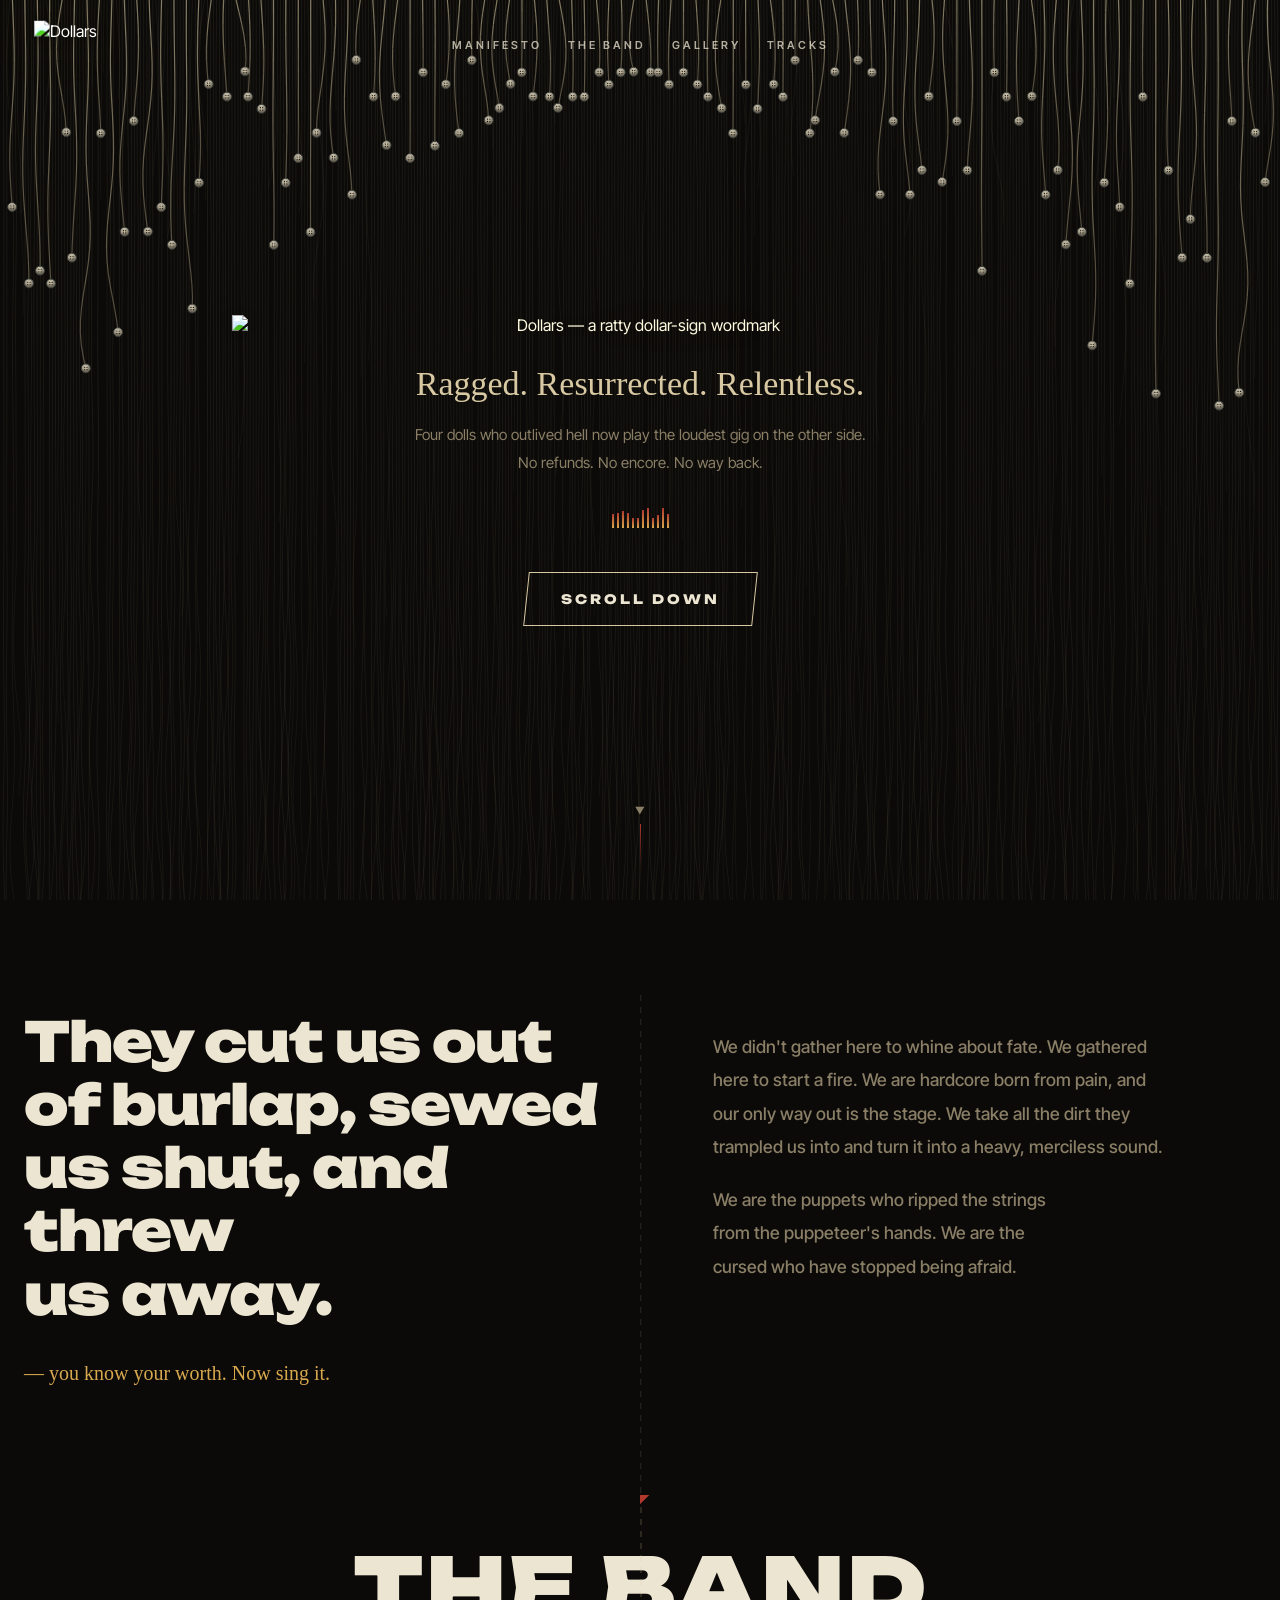
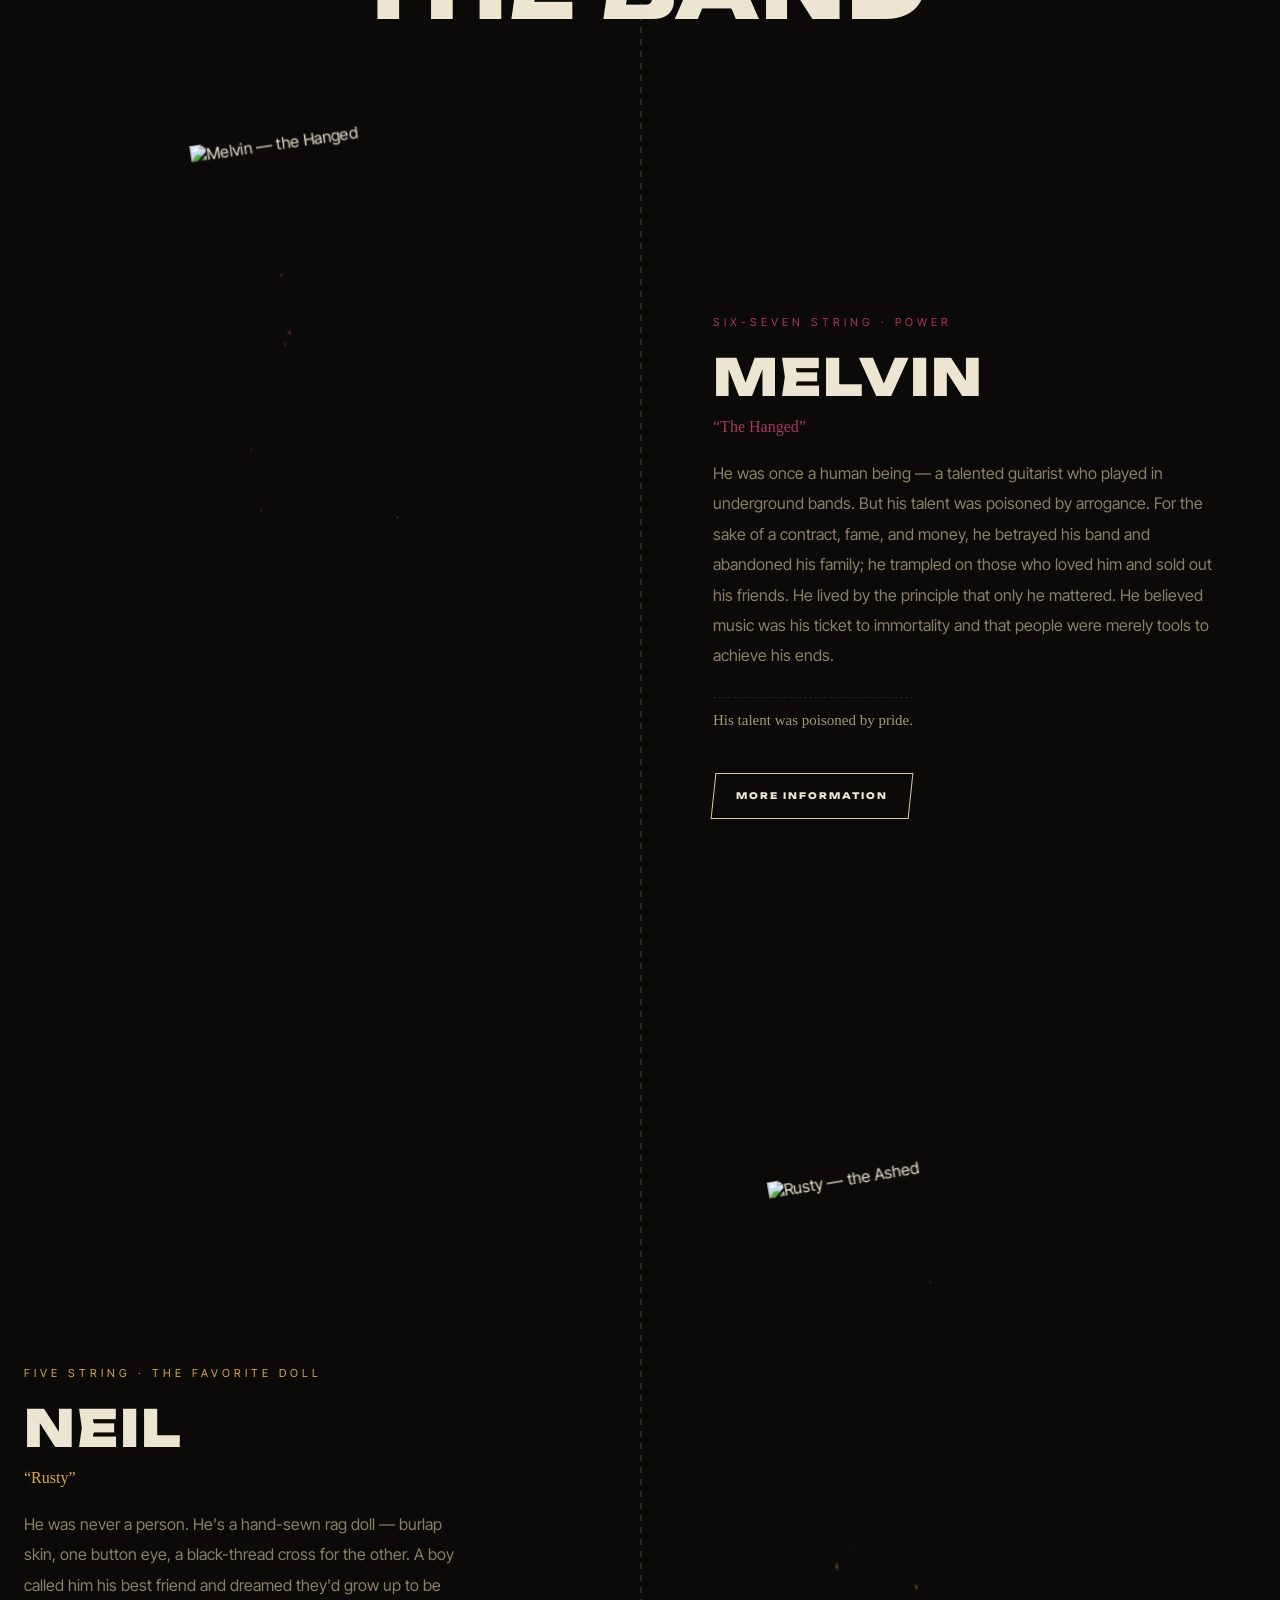
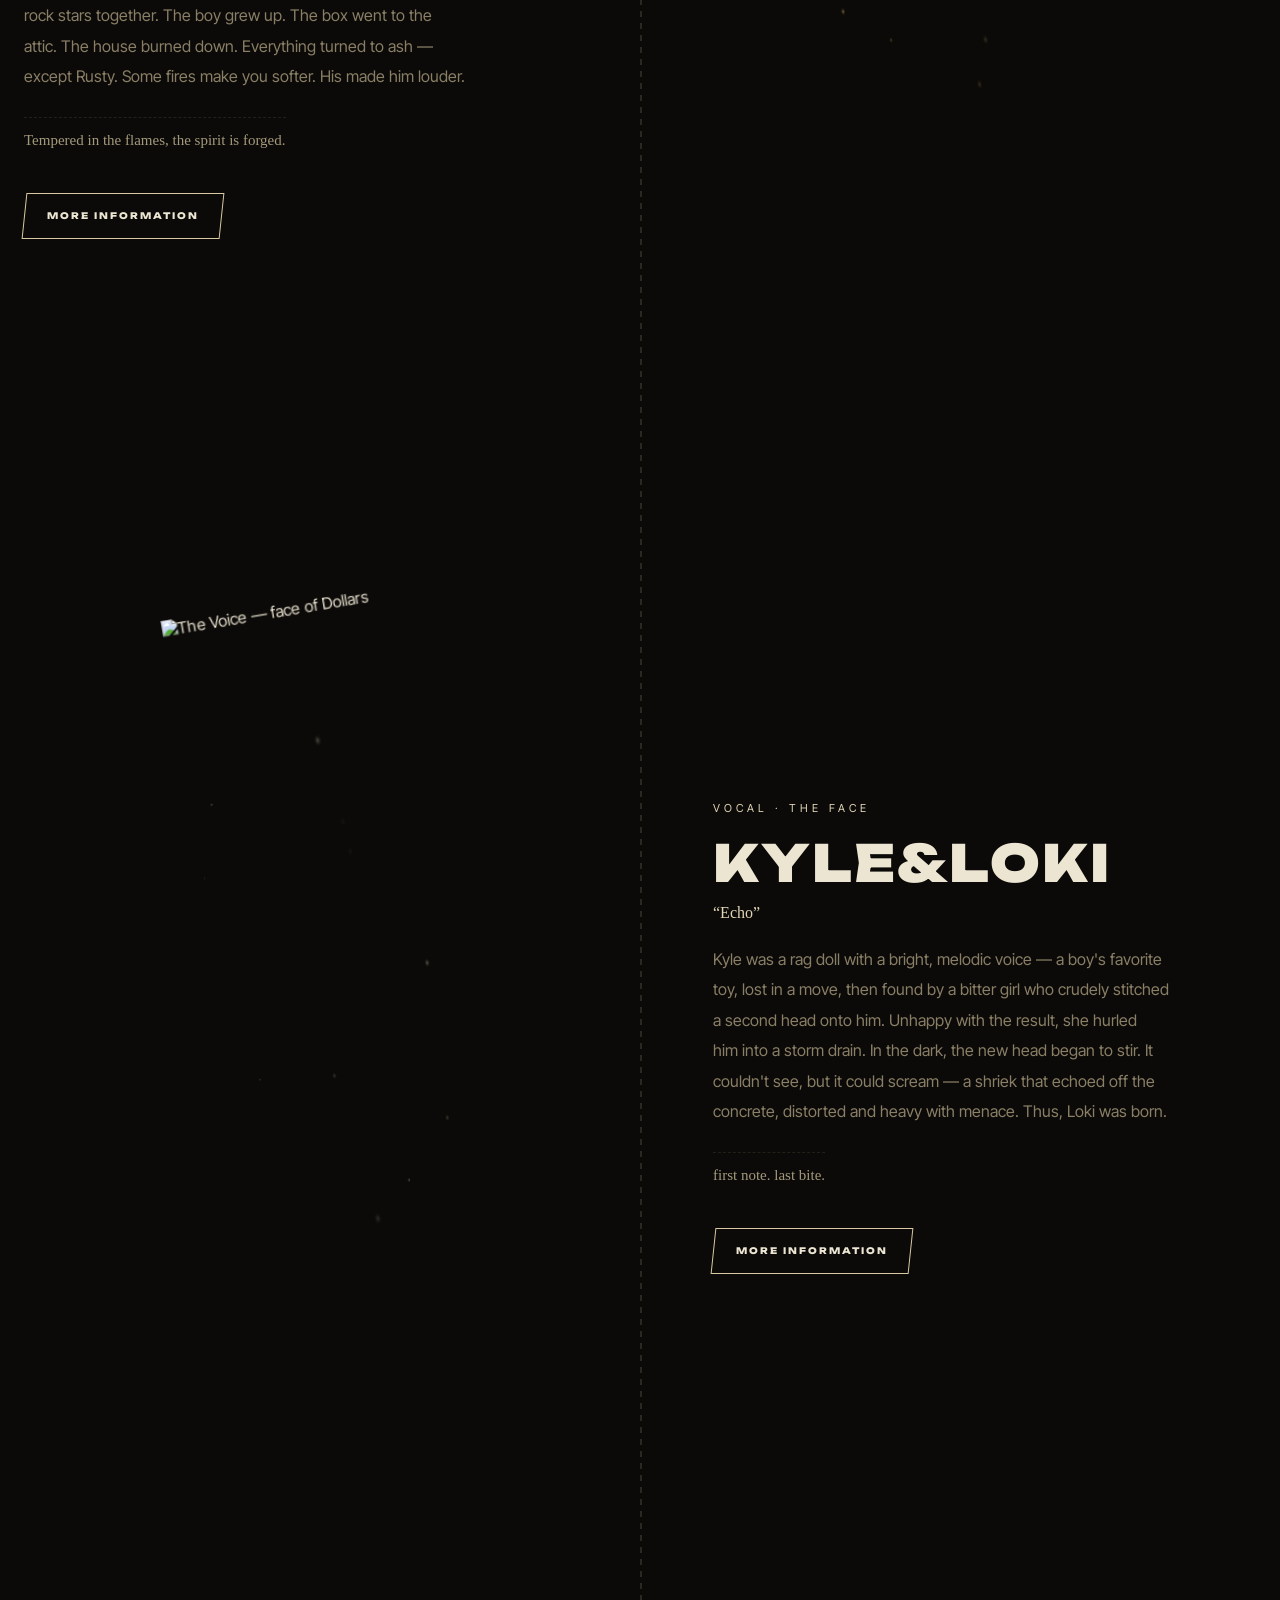
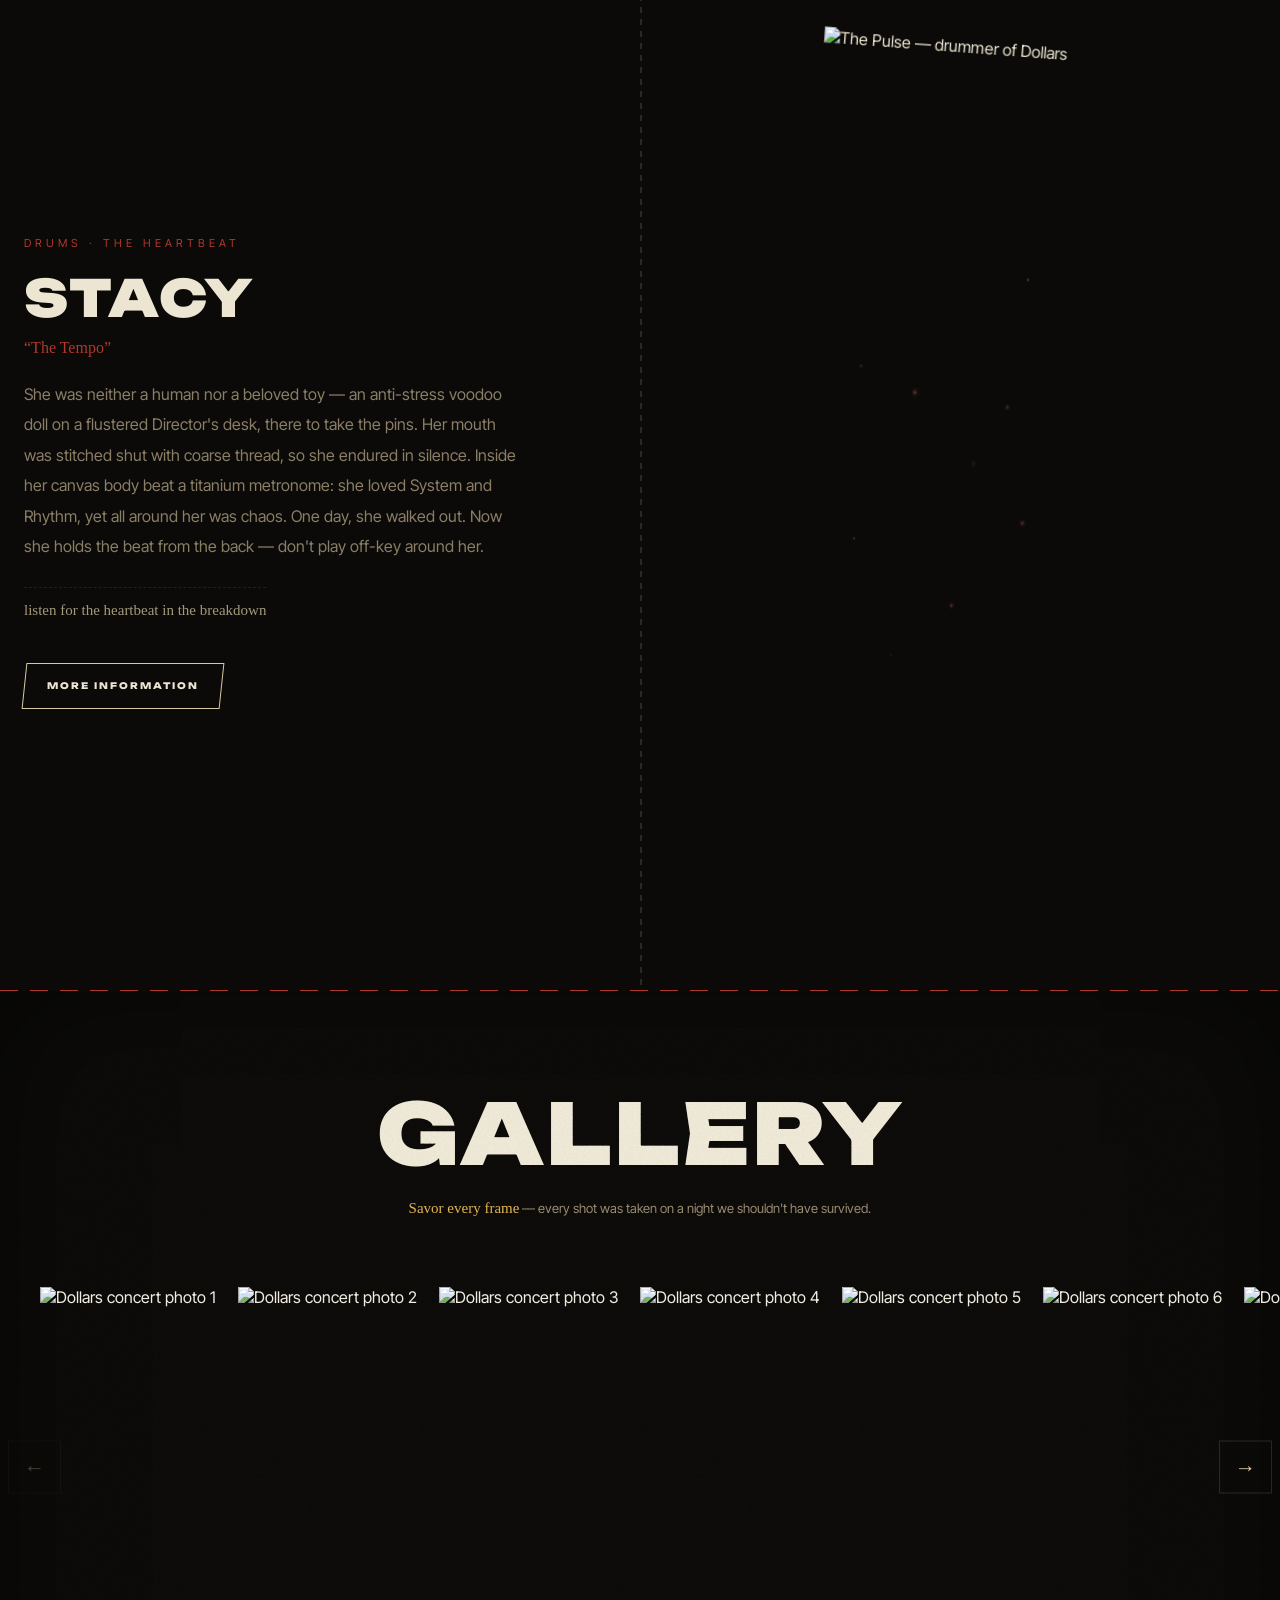
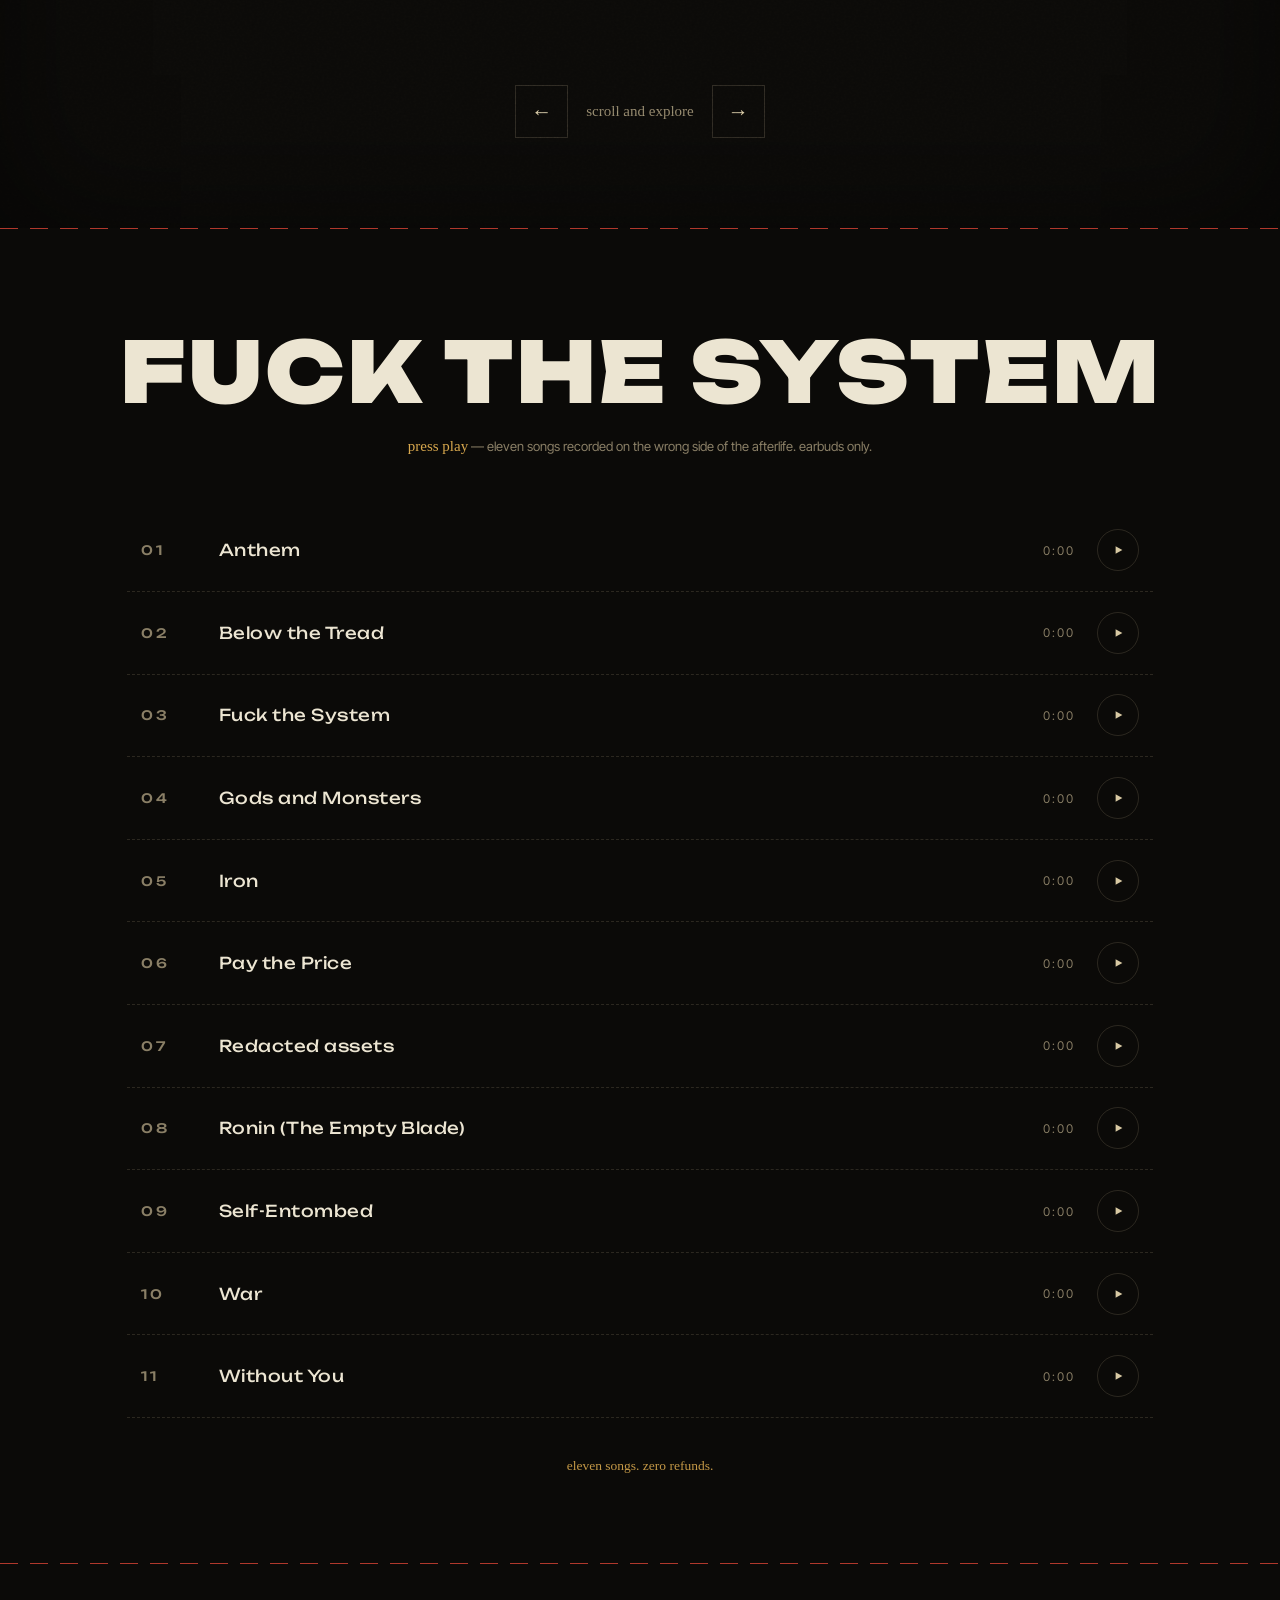
==== commit 042da44d: "Perf: faster preloader (MIN 950/SAFE 1500ms), drop unused font weights (Unbounded/Inter Tight 300), " ====
--- a/.desktop-snapshot/index.html
+++ b/.desktop-snapshot/index.html
@@ -5,10 +5,11 @@
 <meta name="viewport" content="width=device-width, initial-scale=1.0">
 <title>DOLLARS — Ragged. Resurrected. Relentless.</title>
 <meta name="description" content="Dollars. Four dolls who outlived hell. Burlesque-noir rock from the wrong side of the afterlife.">
+<link rel="icon" href="data:,">
 <link rel="preconnect" href="https://fonts.googleapis.com">
 <link rel="preconnect" href="https://fonts.gstatic.com" crossorigin>
-<link href="https://fonts.googleapis.com/css2?family=Unbounded:wght@300;500;800;900&family=Inter+Tight:wght@300;400;500;600&family=Permanent+Marker&display=swap" rel="stylesheet">
-<link rel="stylesheet" href="style.css?v=503">
+<link href="https://fonts.googleapis.com/css2?family=Unbounded:wght@500;800;900&family=Inter+Tight:wght@400;500;600&family=Permanent+Marker&display=swap" rel="stylesheet">
+<link rel="stylesheet" href="style.css?v=509">
 <meta name="probe" content="boot" />
 </head>
 <body>
@@ -318,6 +319,6 @@
 </div>
 
 <script src="lenis.min.js"></script>
-<script src="script.js?v=448"></script>
+<script src="script.js?v=453"></script>
 </body>
 </html>
--- a/.desktop-snapshot/style.css
+++ b/.desktop-snapshot/style.css
@@ -444,6 +444,8 @@
 }
 .doll-modal-body p + p { margin-top: 14px; }
 .doll-modal-box .doll-scrawl {
+  display: block;
+  width: 100%;
   margin-top: 28px;
   padding-top: 14px;
   font-size: 15px;
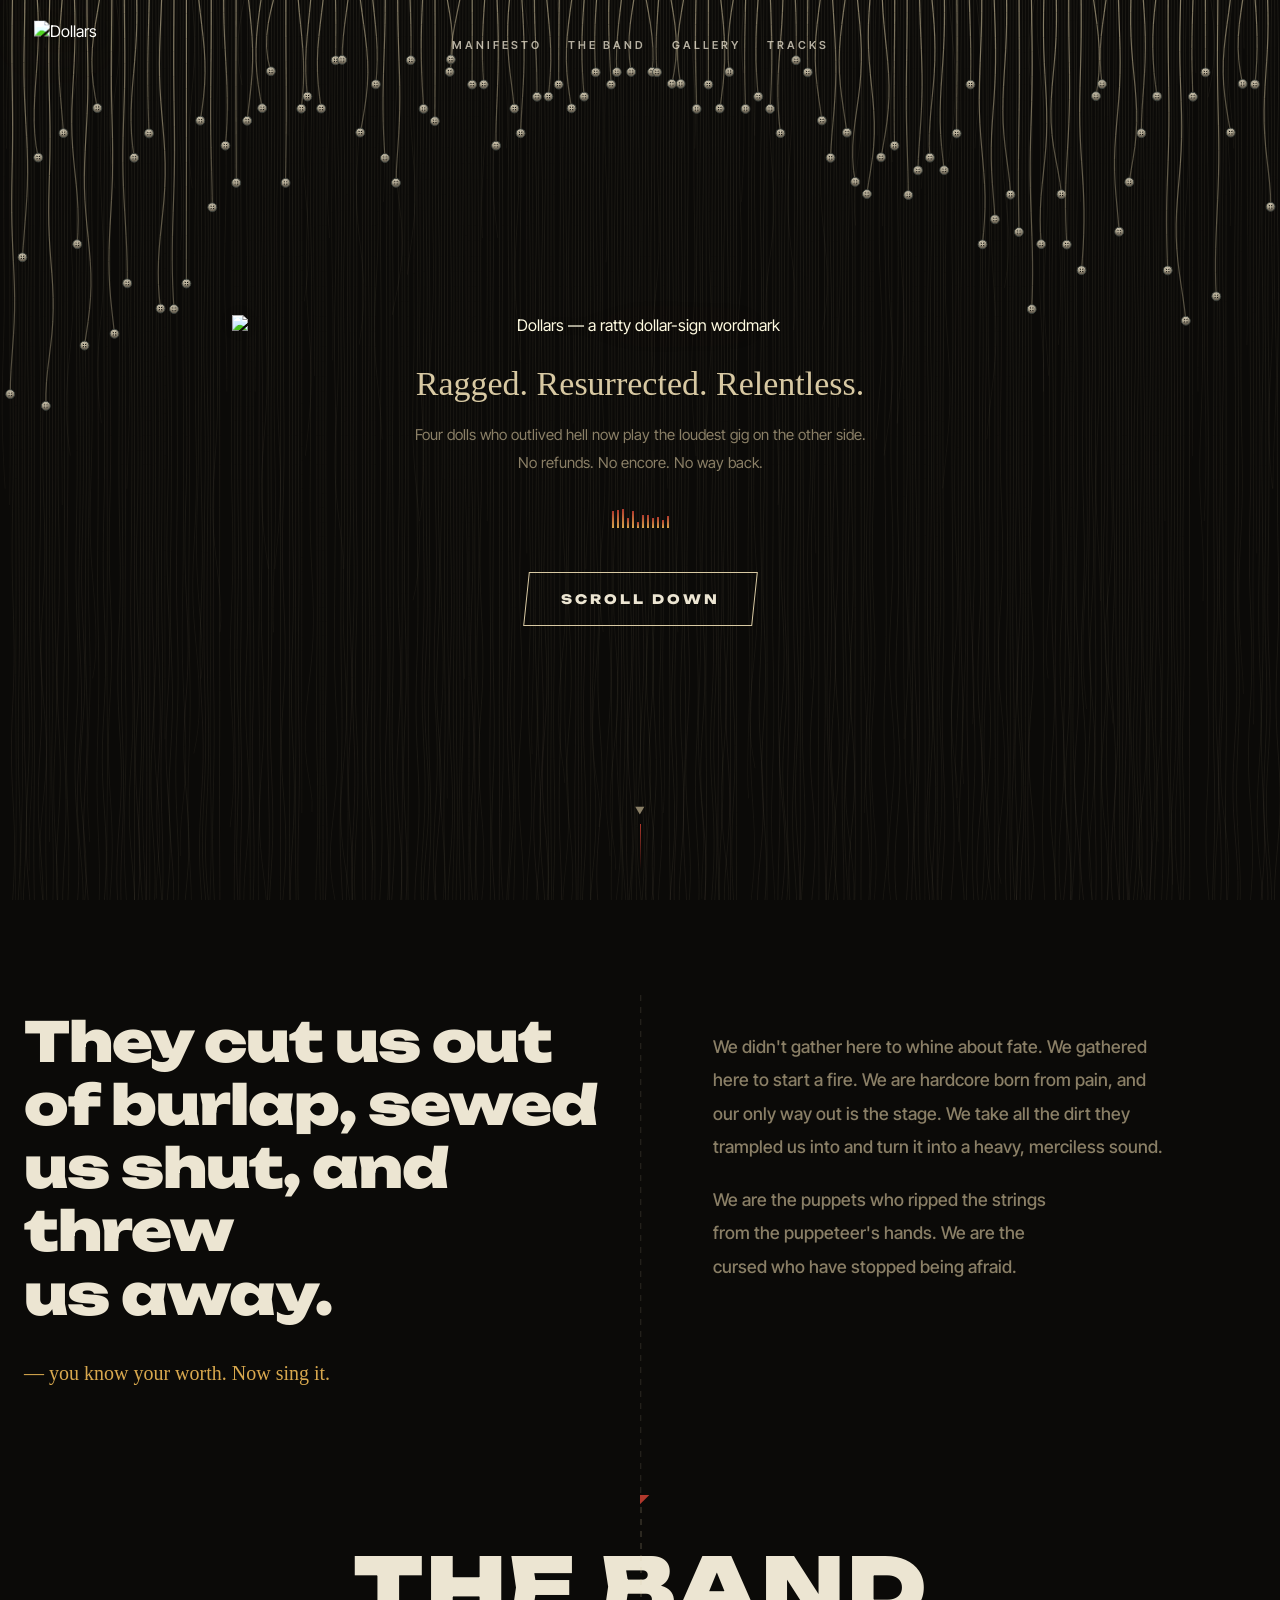
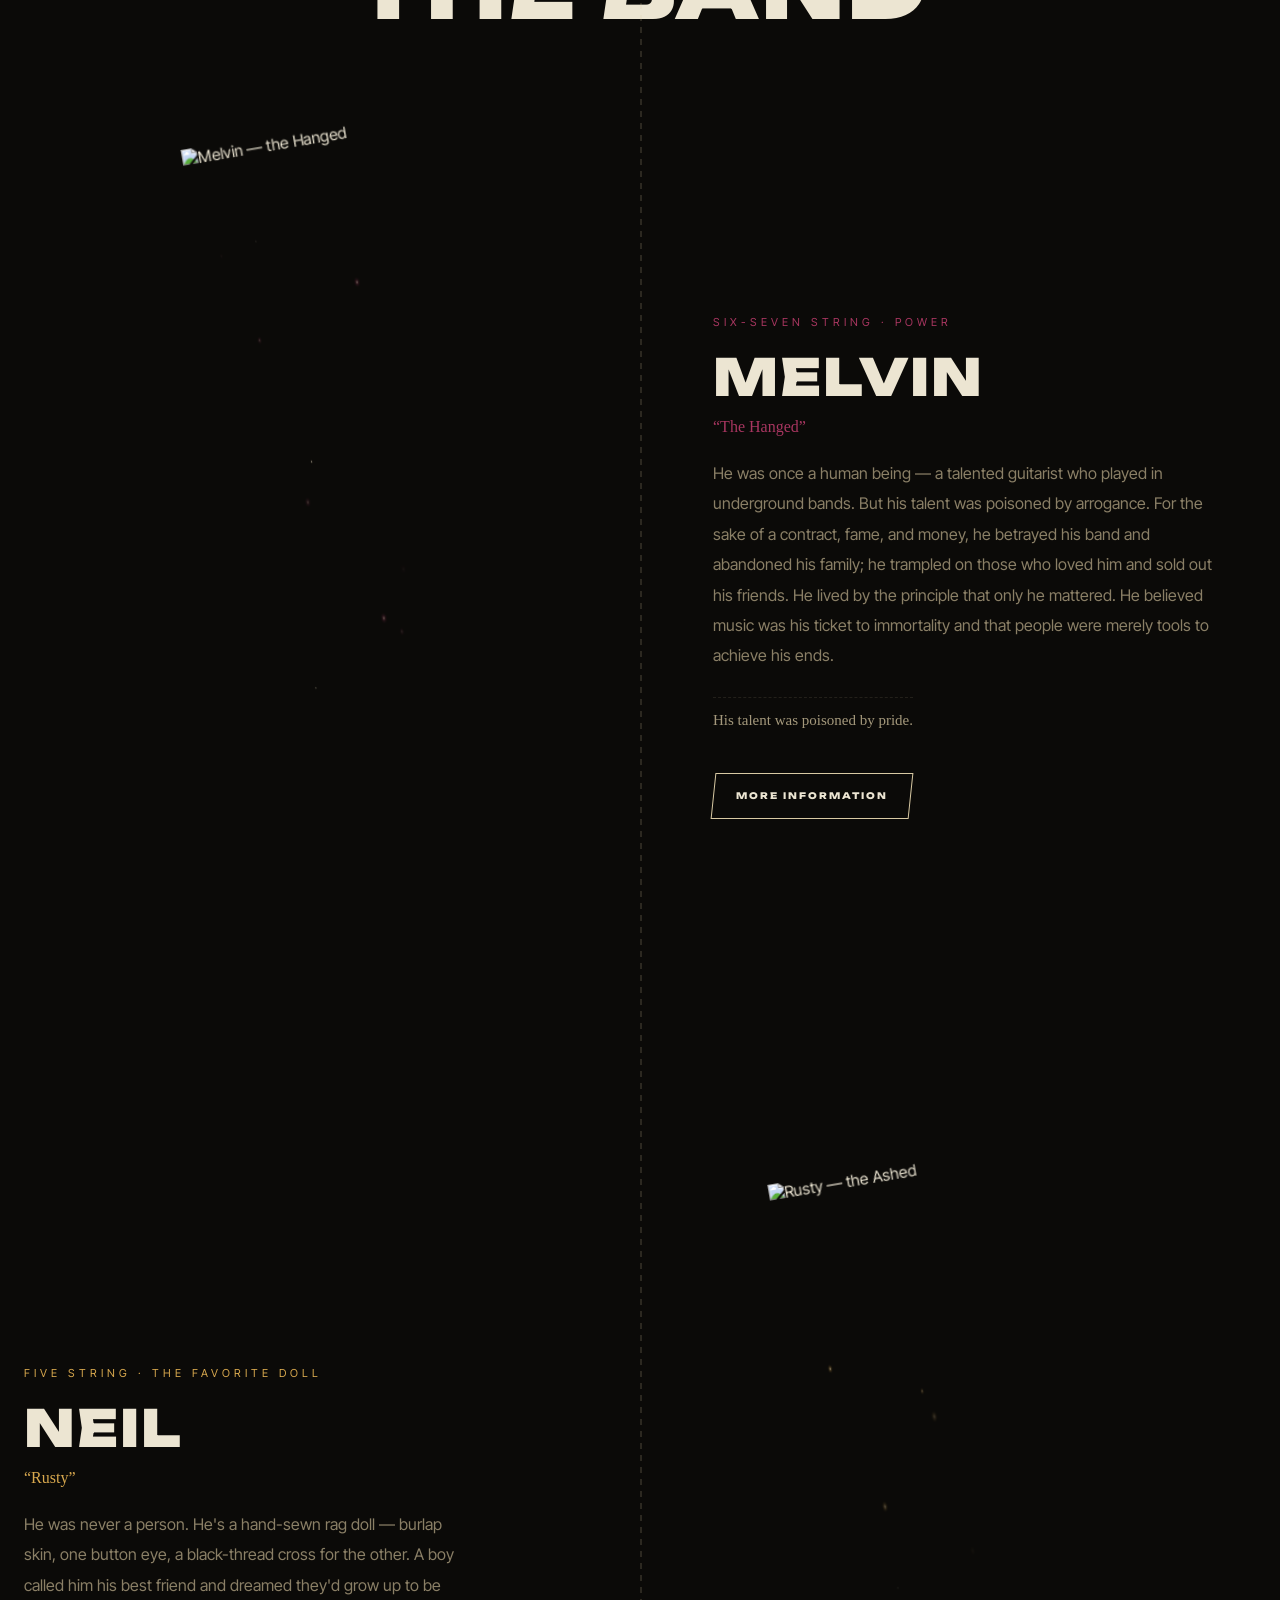
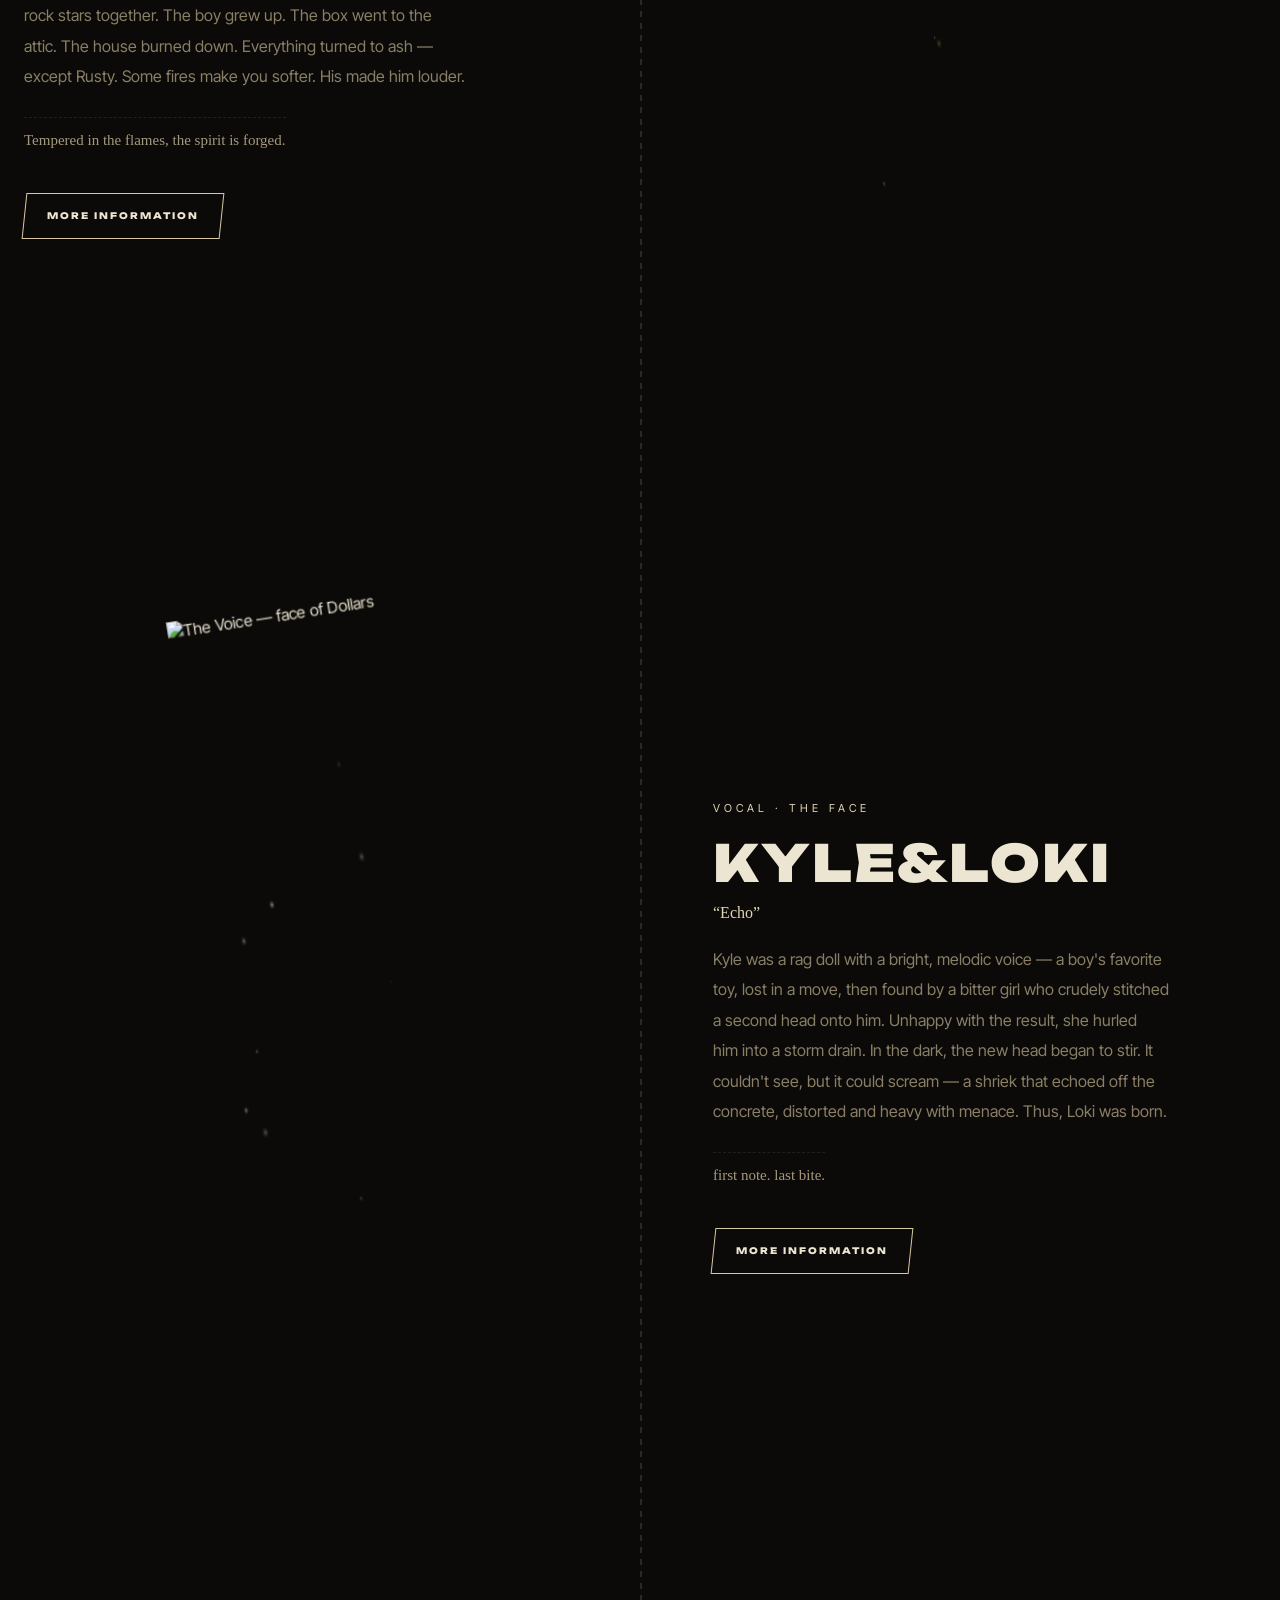
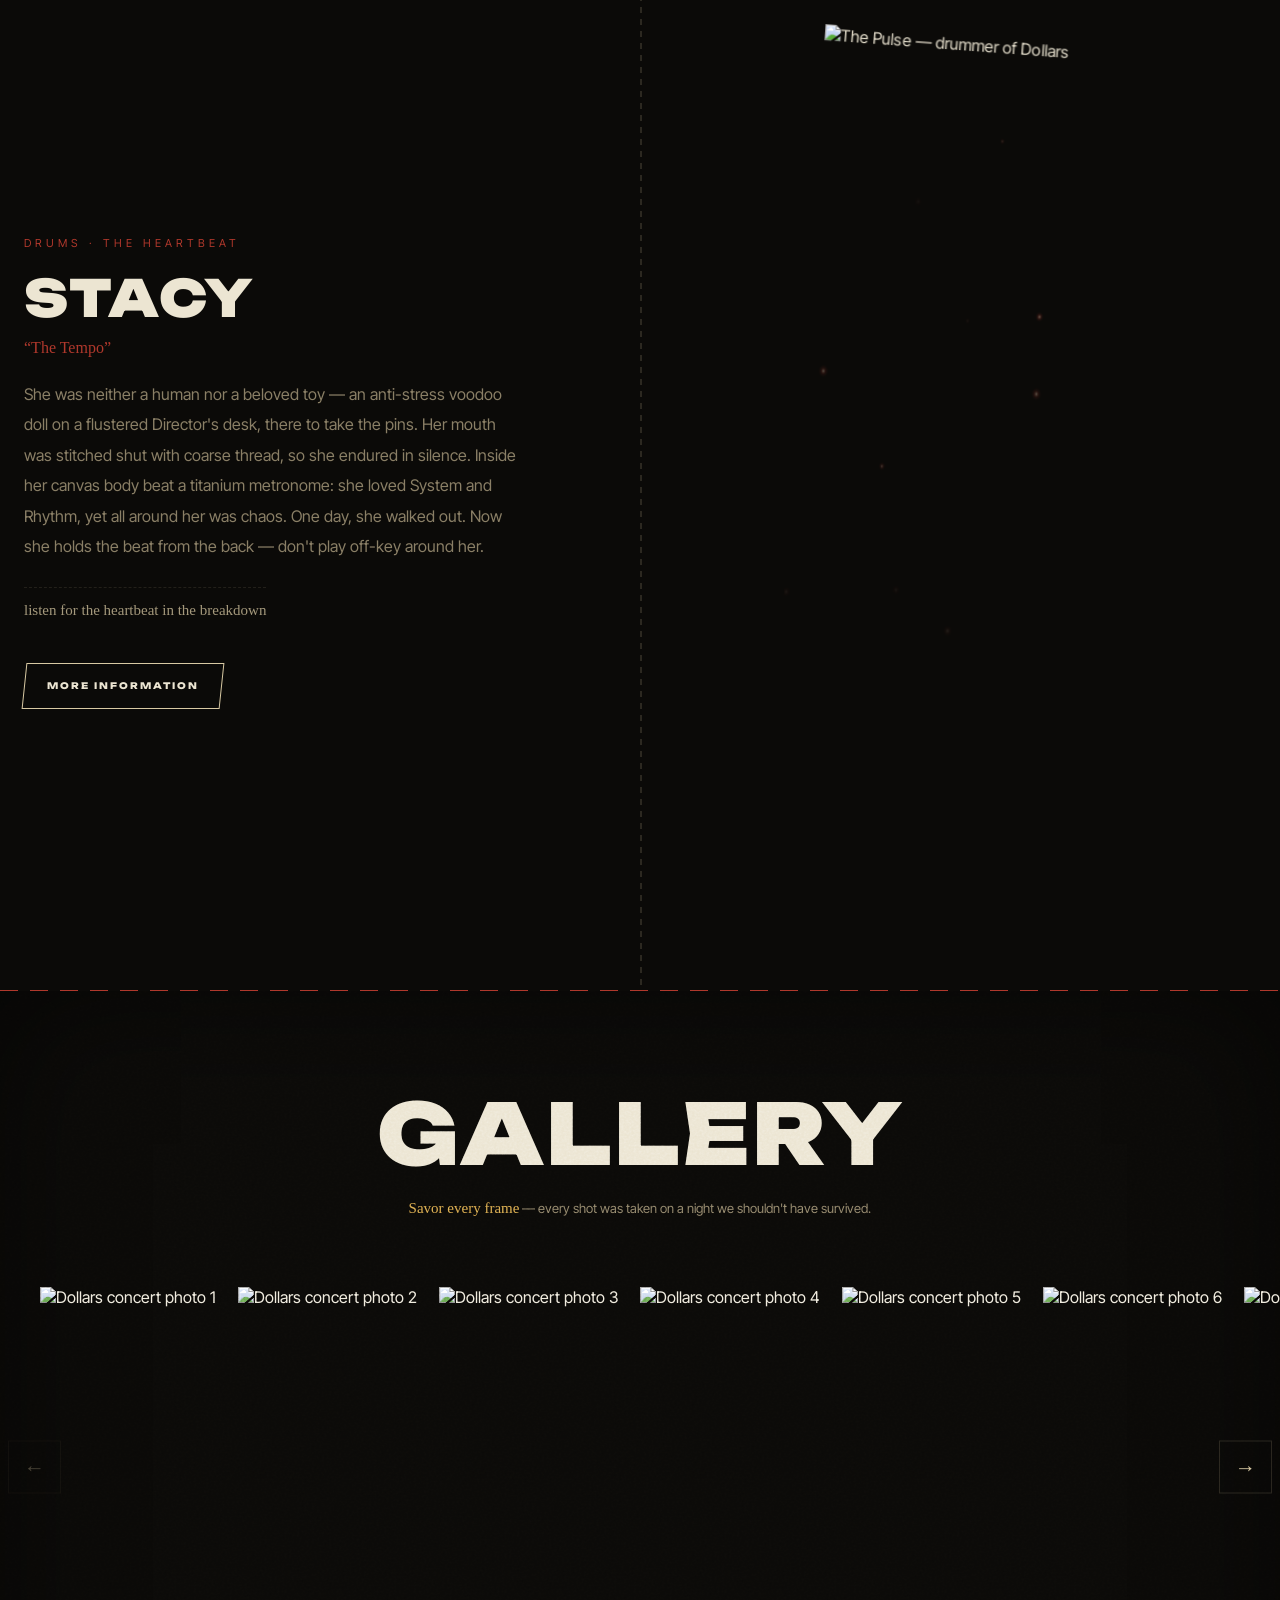
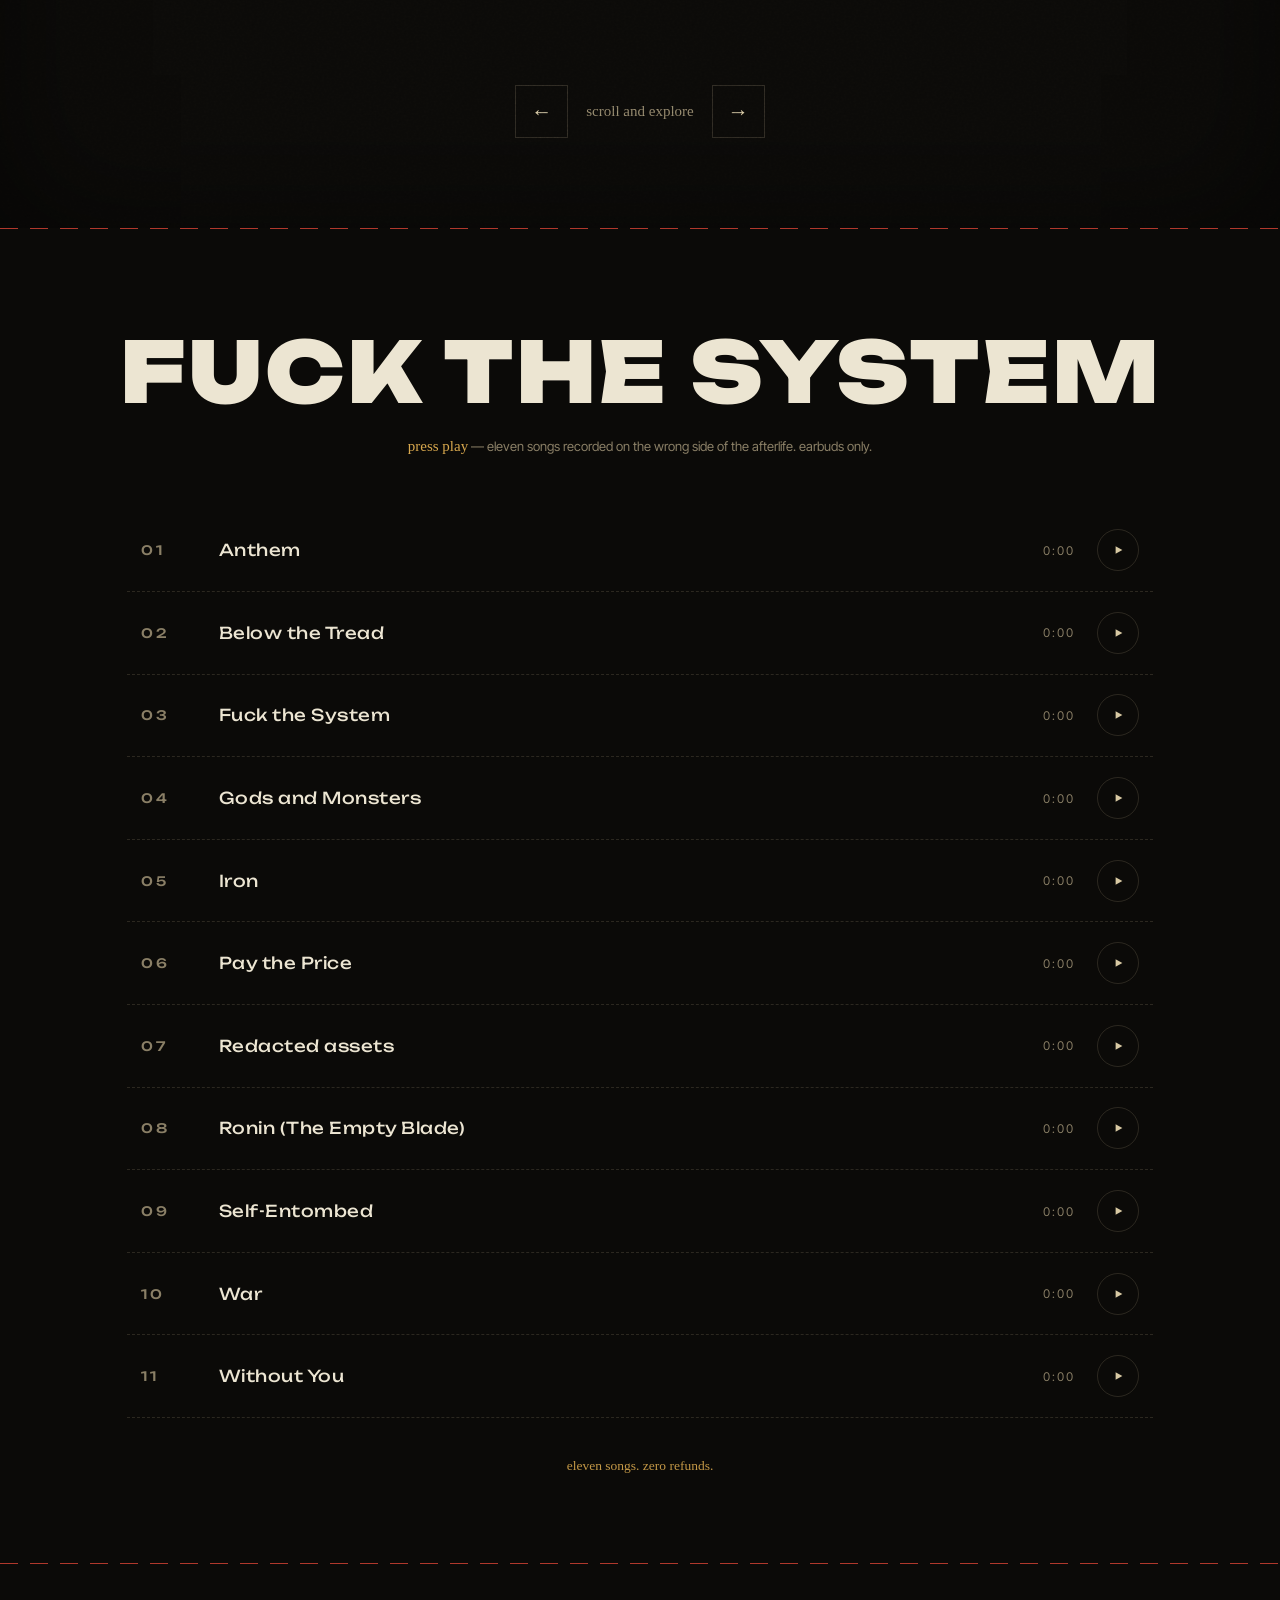
==== commit c9c39810: "Fix: rebuild thread layout on resize/orientationchange (buildThreadLayout + maybeRebuildThreads) so " ====
--- a/.desktop-snapshot/index.html
+++ b/.desktop-snapshot/index.html
@@ -319,6 +319,6 @@
 </div>
 
 <script src="lenis.min.js"></script>
-<script src="script.js?v=453"></script>
+<script src="script.js?v=454"></script>
 </body>
 </html>
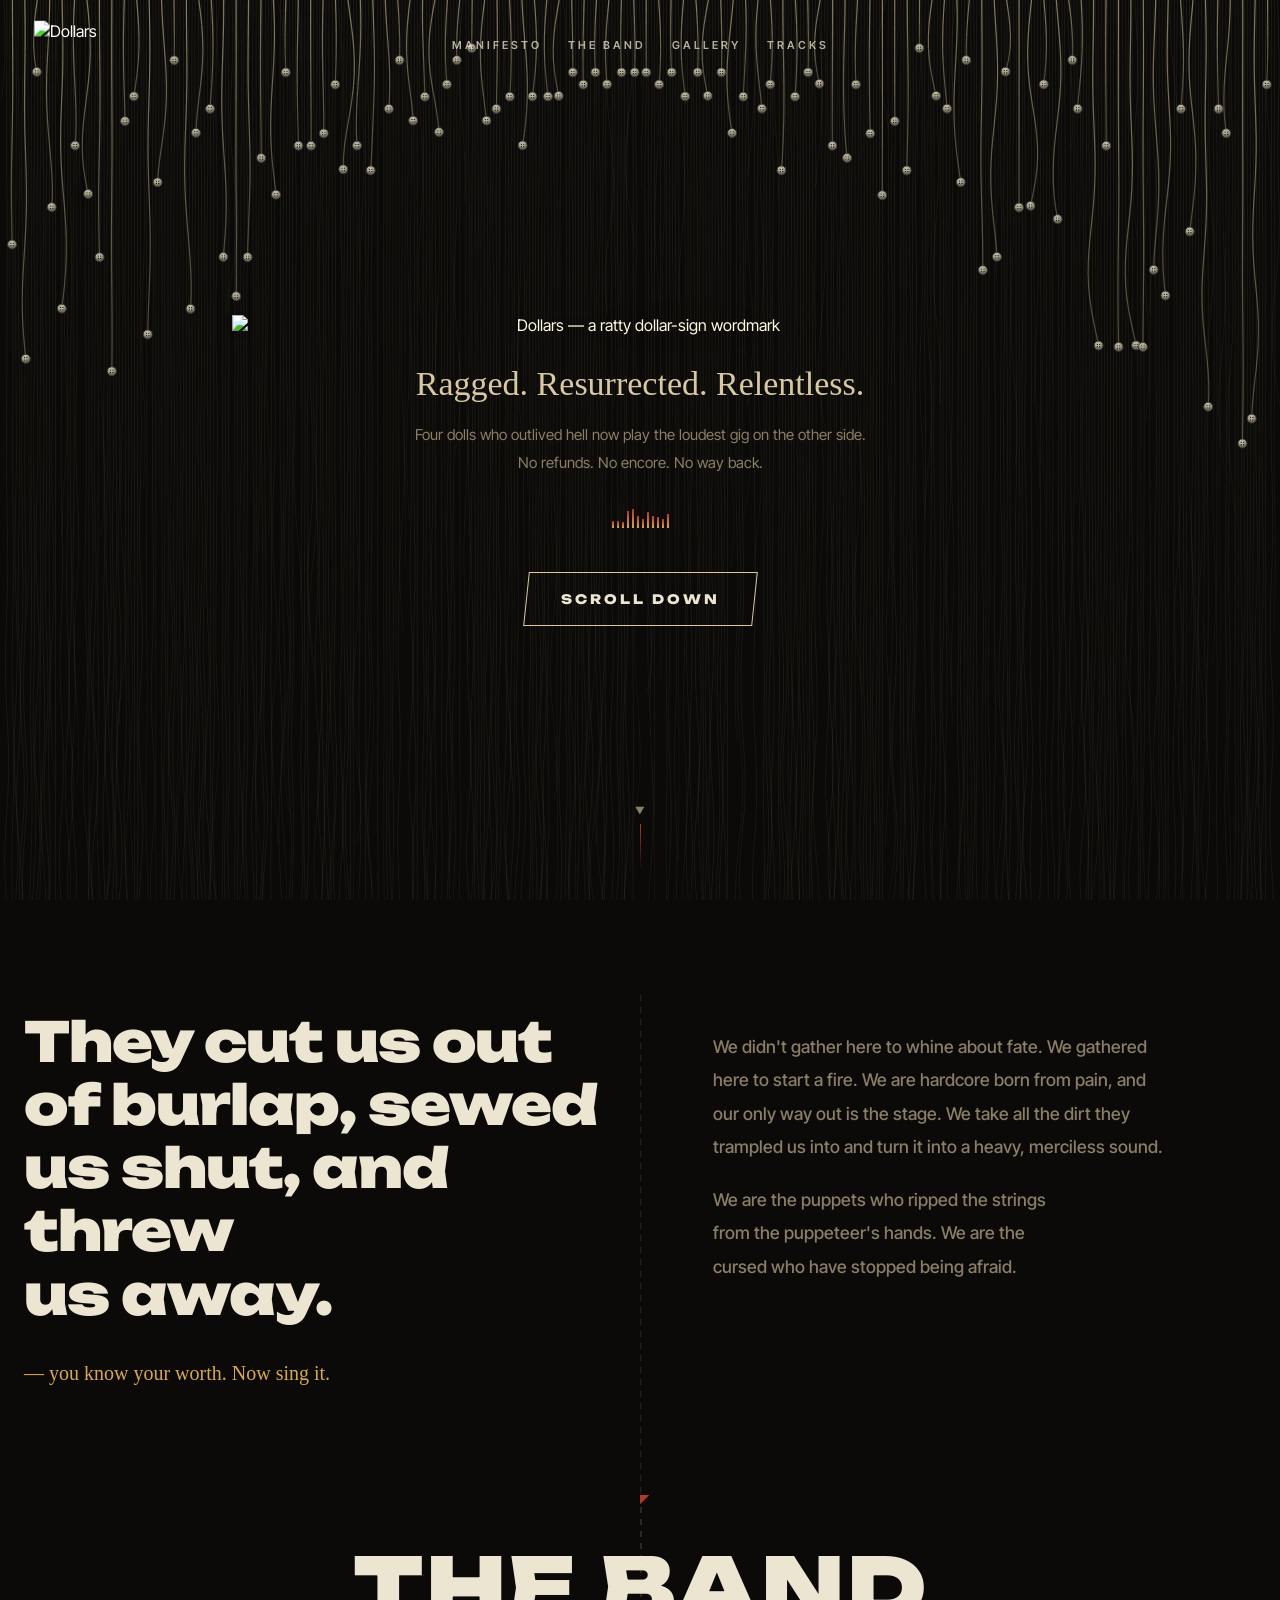
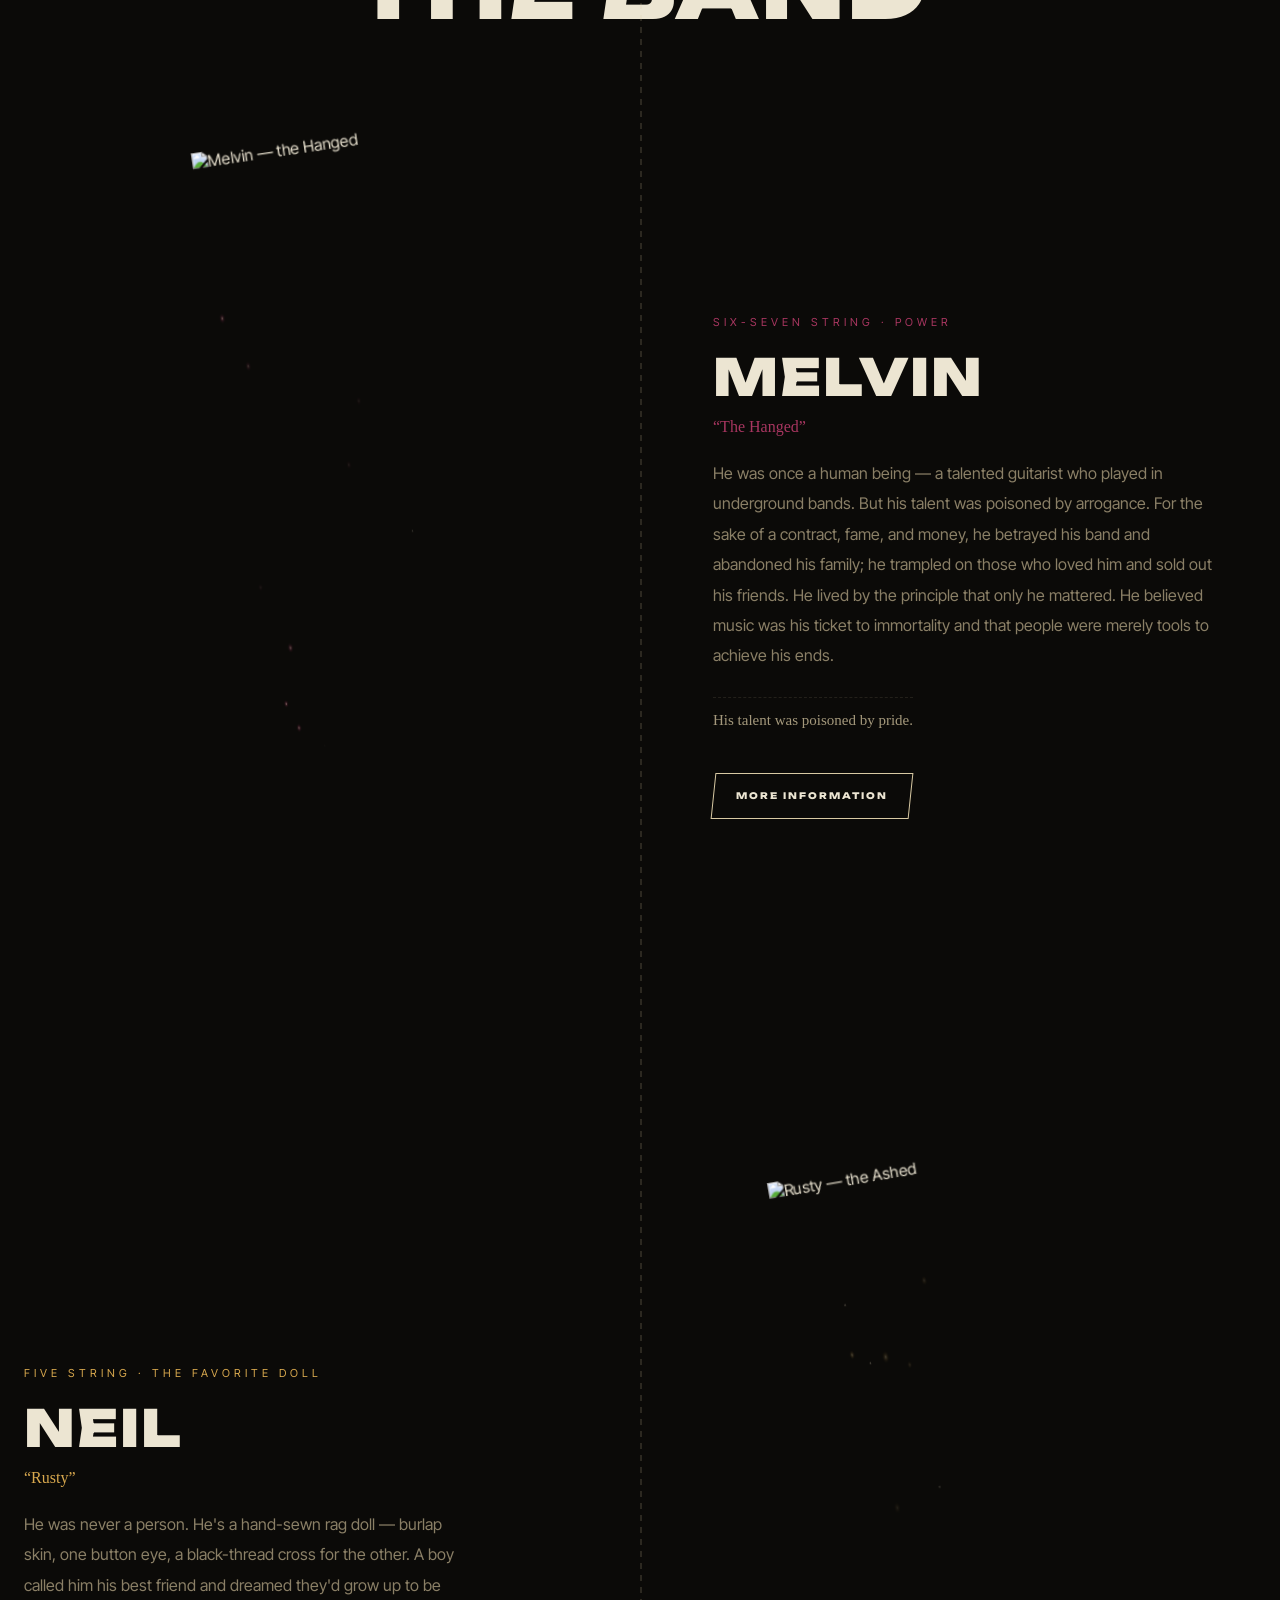
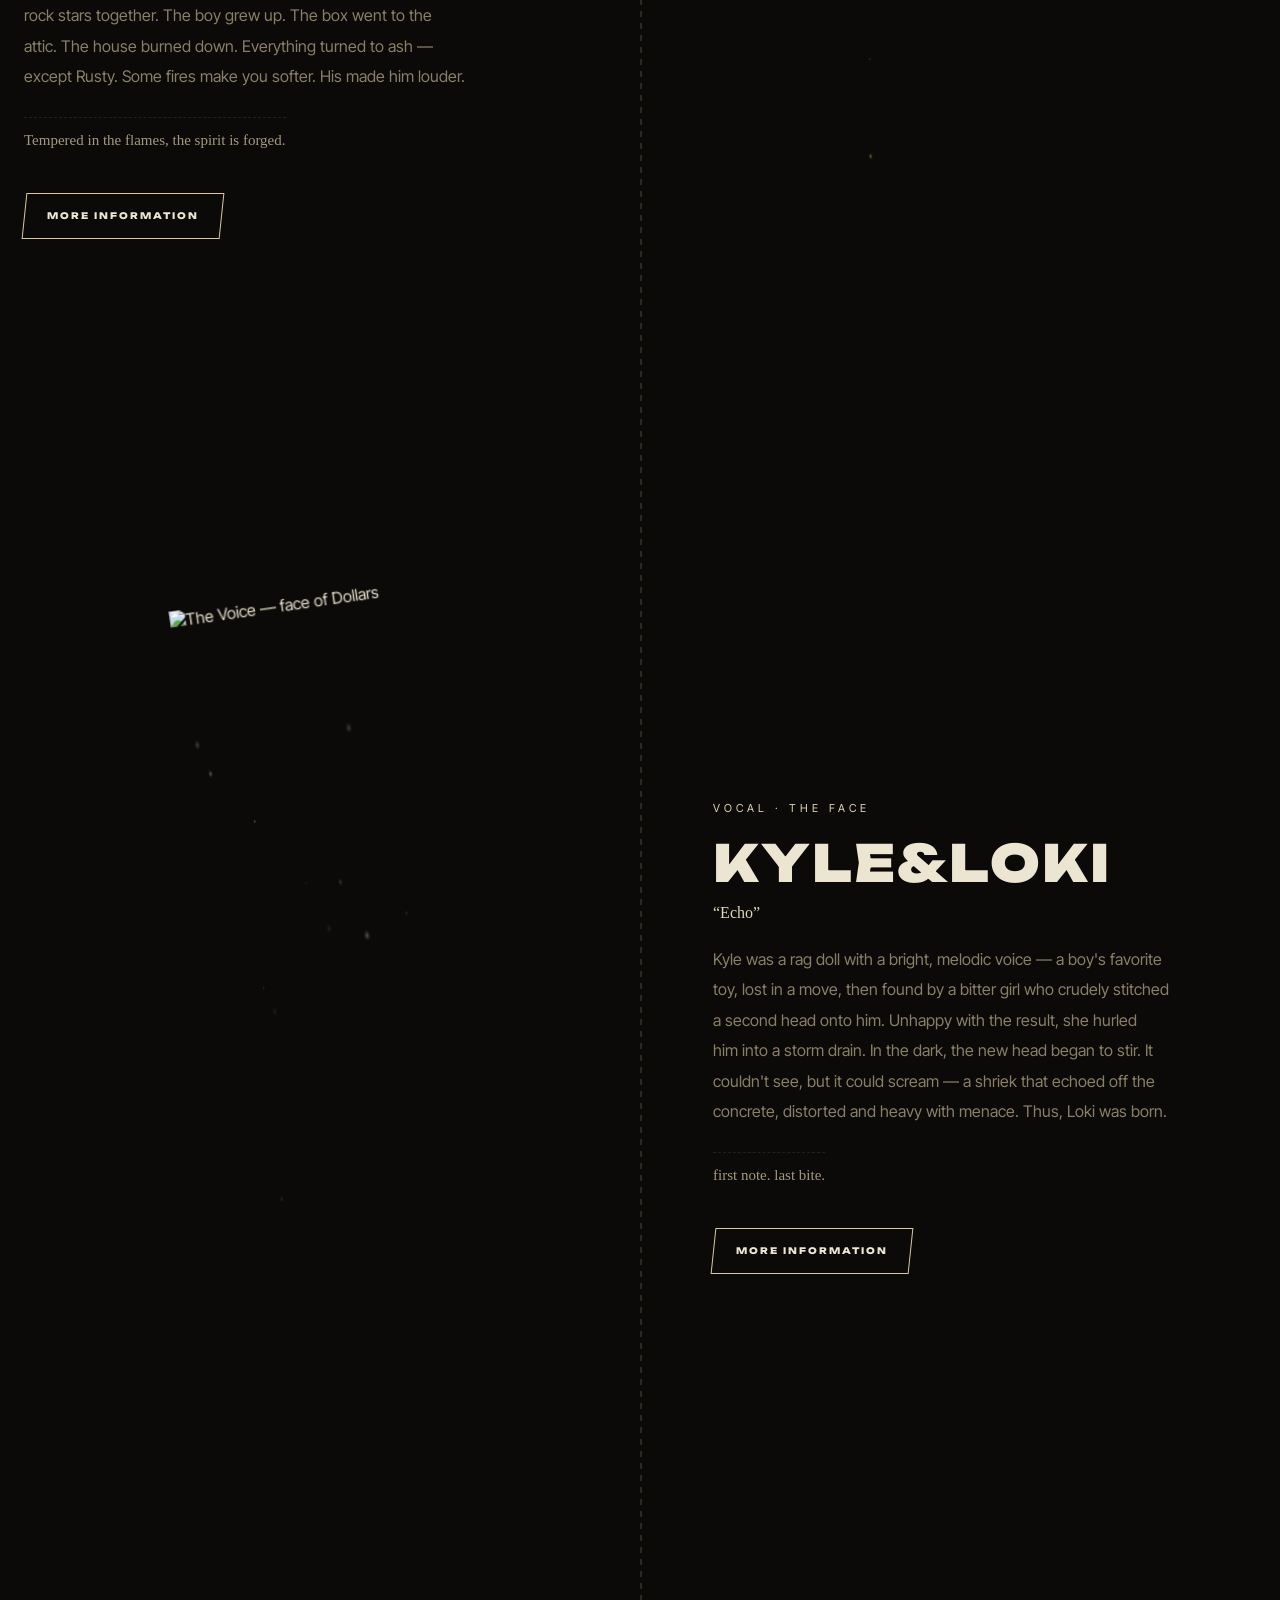
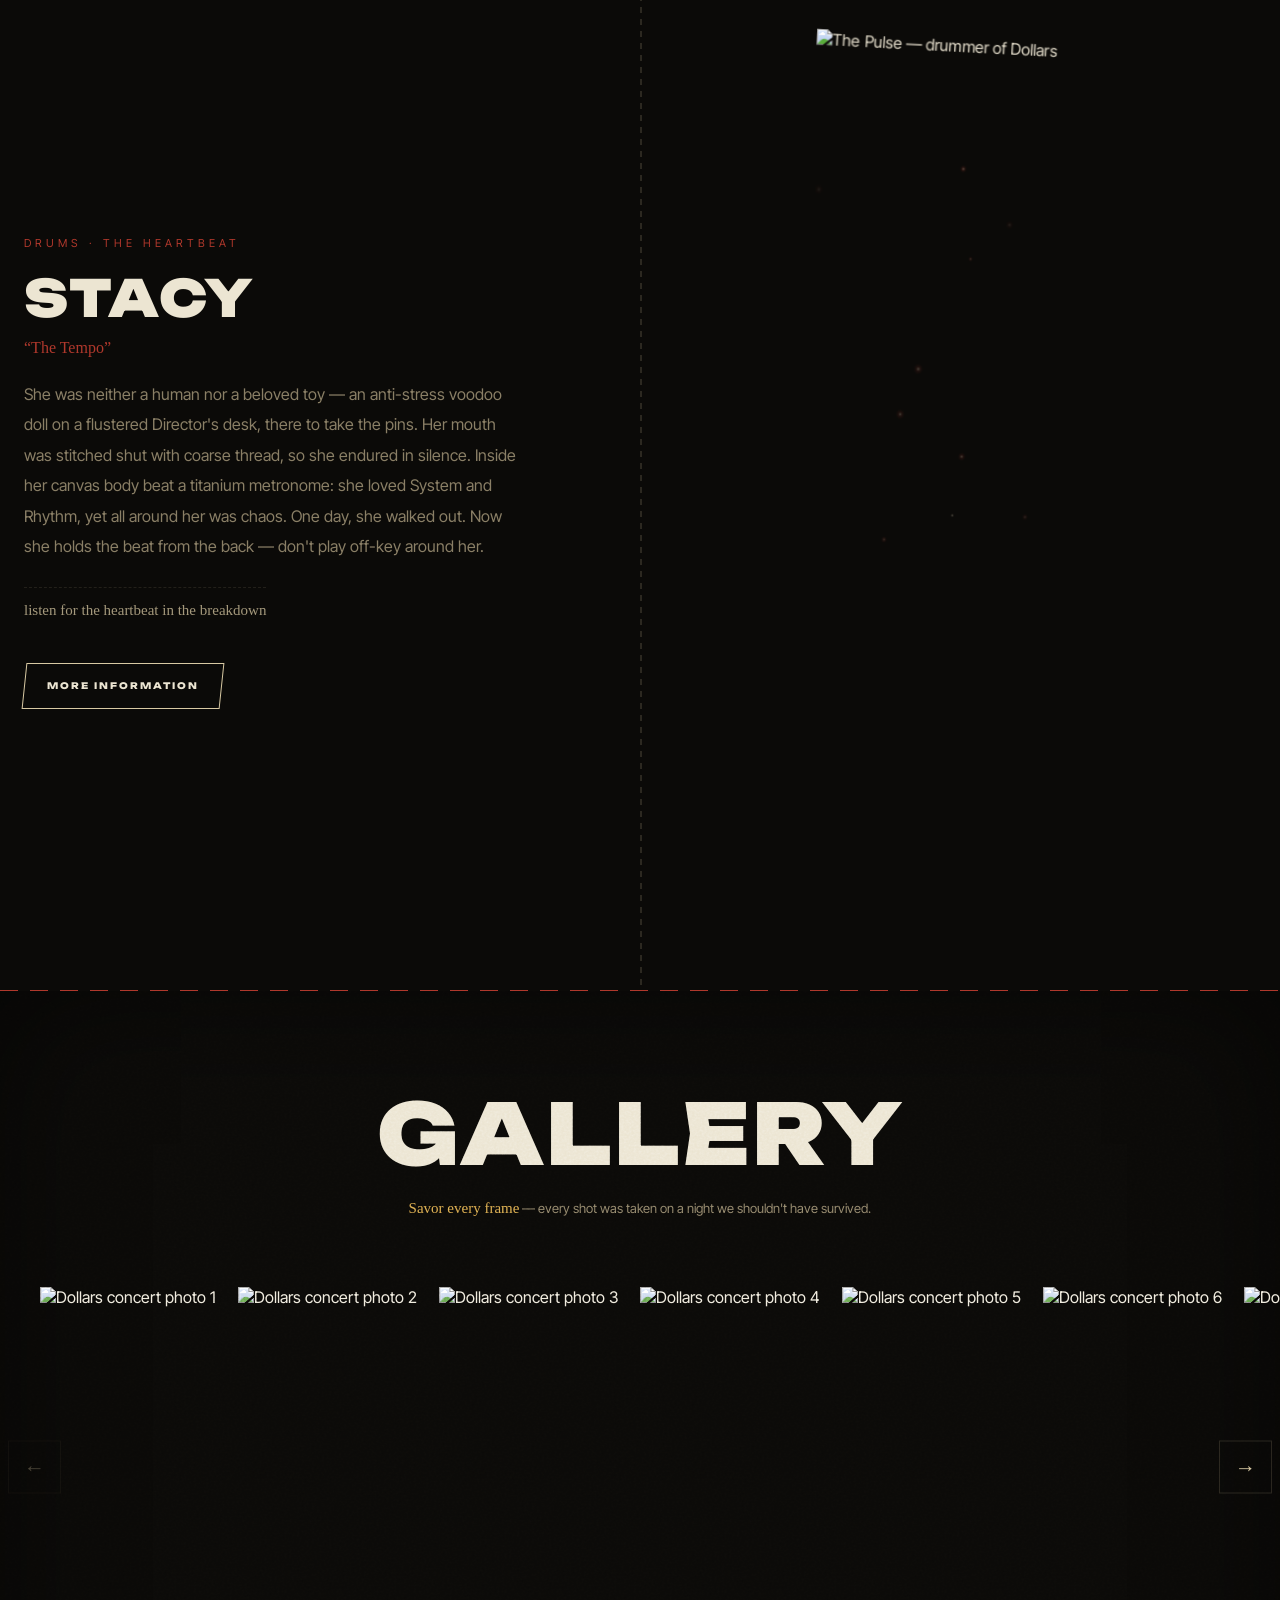
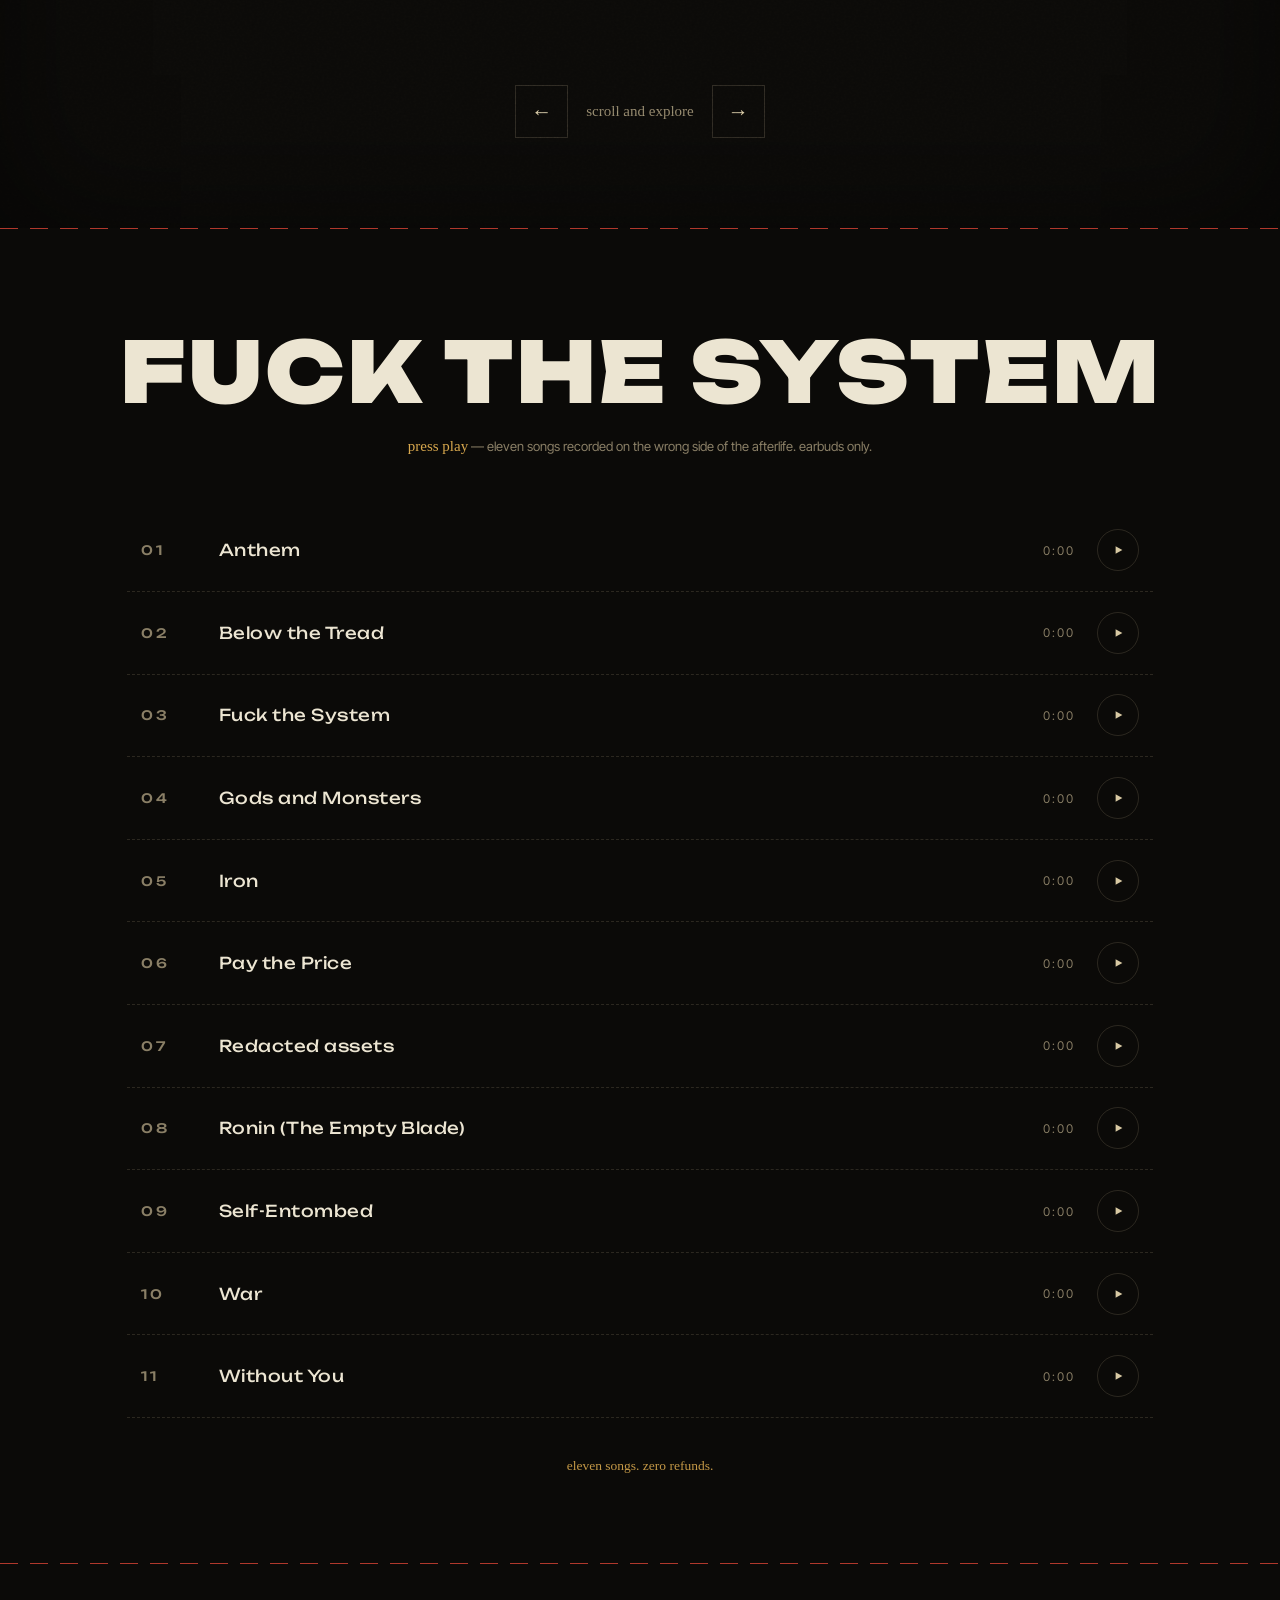
==== commit c7efcd03: "Desktop: scroll scrim behind fixed nav (.nav::before gradient rgba(11,10,8,.92)->transparent, 140px)" ====
--- a/.desktop-snapshot/index.html
+++ b/.desktop-snapshot/index.html
@@ -9,7 +9,7 @@
 <link rel="preconnect" href="https://fonts.googleapis.com">
 <link rel="preconnect" href="https://fonts.gstatic.com" crossorigin>
 <link href="https://fonts.googleapis.com/css2?family=Unbounded:wght@500;800;900&family=Inter+Tight:wght@400;500;600&family=Permanent+Marker&display=swap" rel="stylesheet">
-<link rel="stylesheet" href="style.css?v=509">
+<link rel="stylesheet" href="style.css?v=512">
 <meta name="probe" content="boot" />
 </head>
 <body>
--- a/.desktop-snapshot/style.css
+++ b/.desktop-snapshot/style.css
@@ -407,6 +407,20 @@
 @media (min-width: 901px) {
   .doll-modal-box .doll-title { font-size: 26px; }
   .doll-modal-box > * { max-width: 1214px; }
+
+  /* scroll scrim behind the fixed desktop nav — darker at top, fading to transparent */
+  .nav::before {
+    content: '';
+    position: absolute;
+    top: 0; left: 0; right: 0;
+    height: 140px;
+    background: linear-gradient(rgba(11,10,8,.74), rgba(11,10,8,0));
+    pointer-events: none;
+    opacity: 0;
+    transition: opacity .35s ease;
+    z-index: -1;
+  }
+  .nav.nav-shadow::before { opacity: 1; }
 }
 .doll-modal-body {
   display: flex;
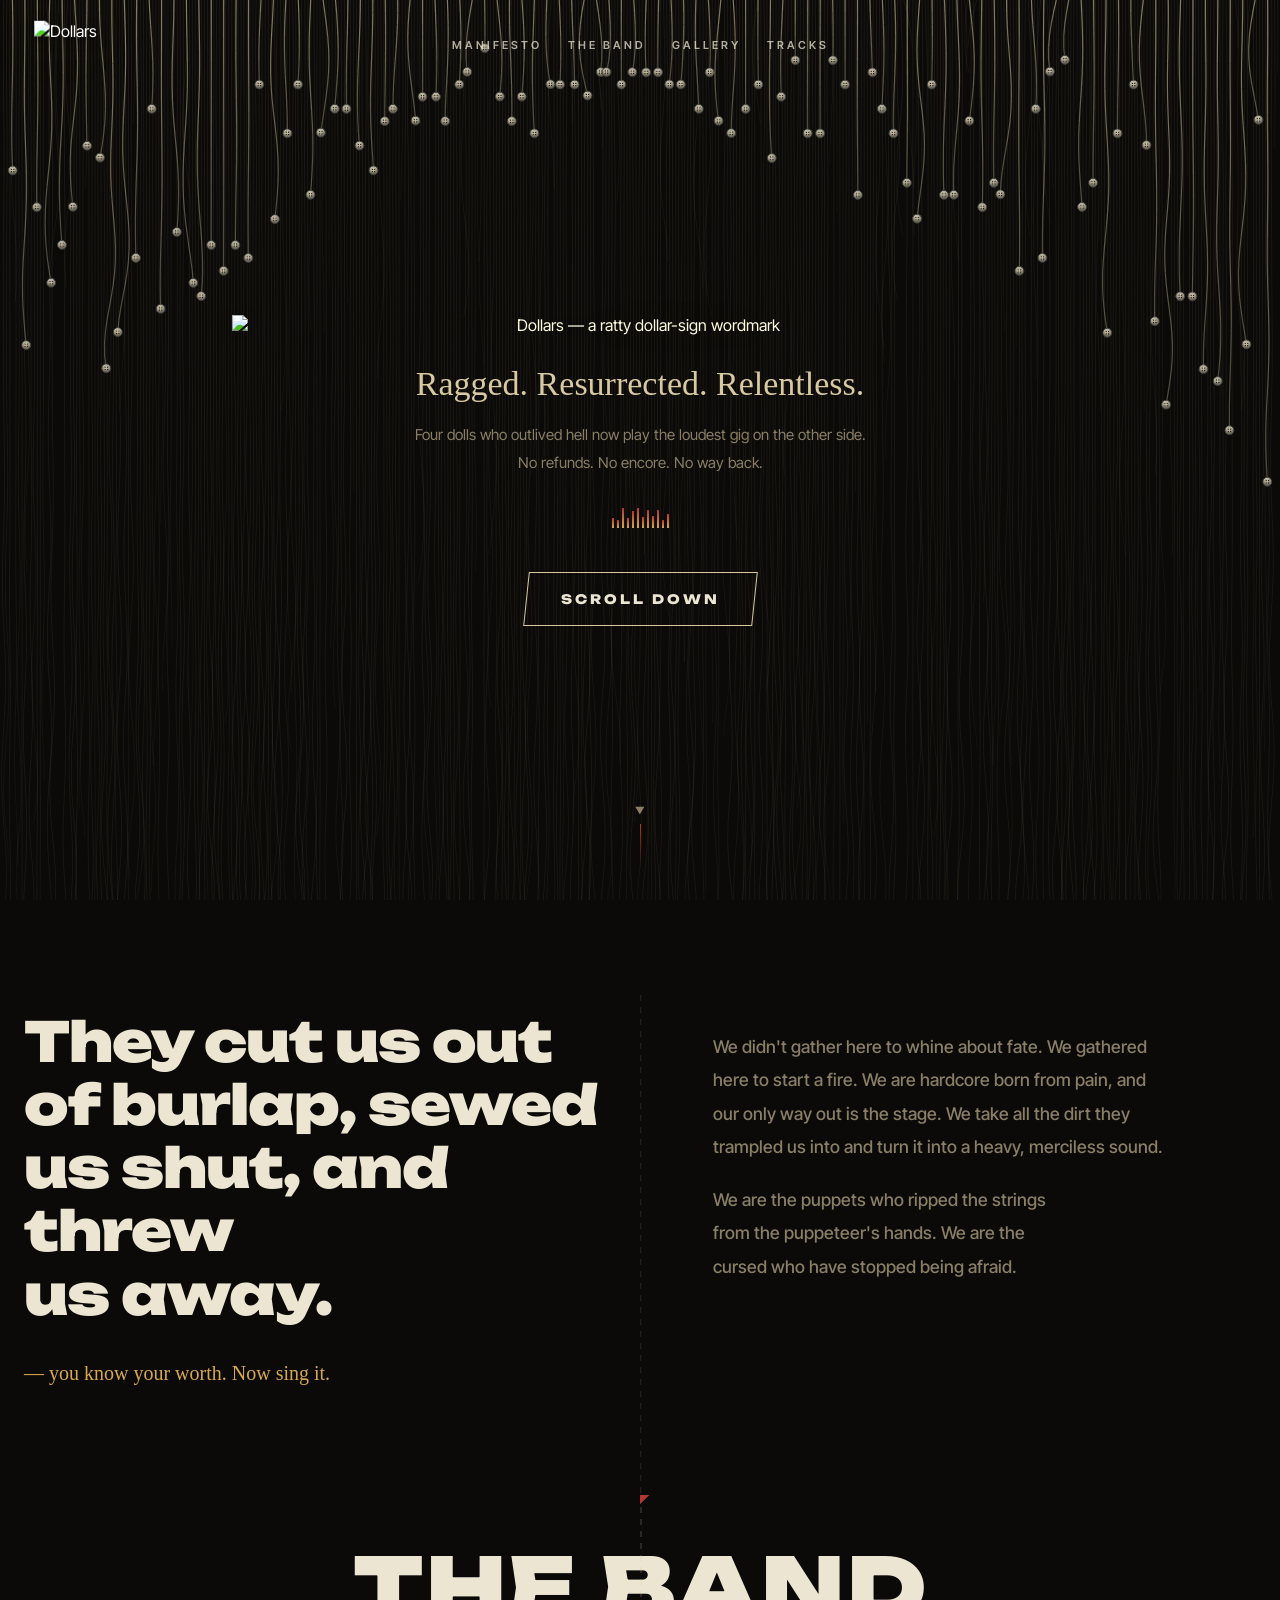
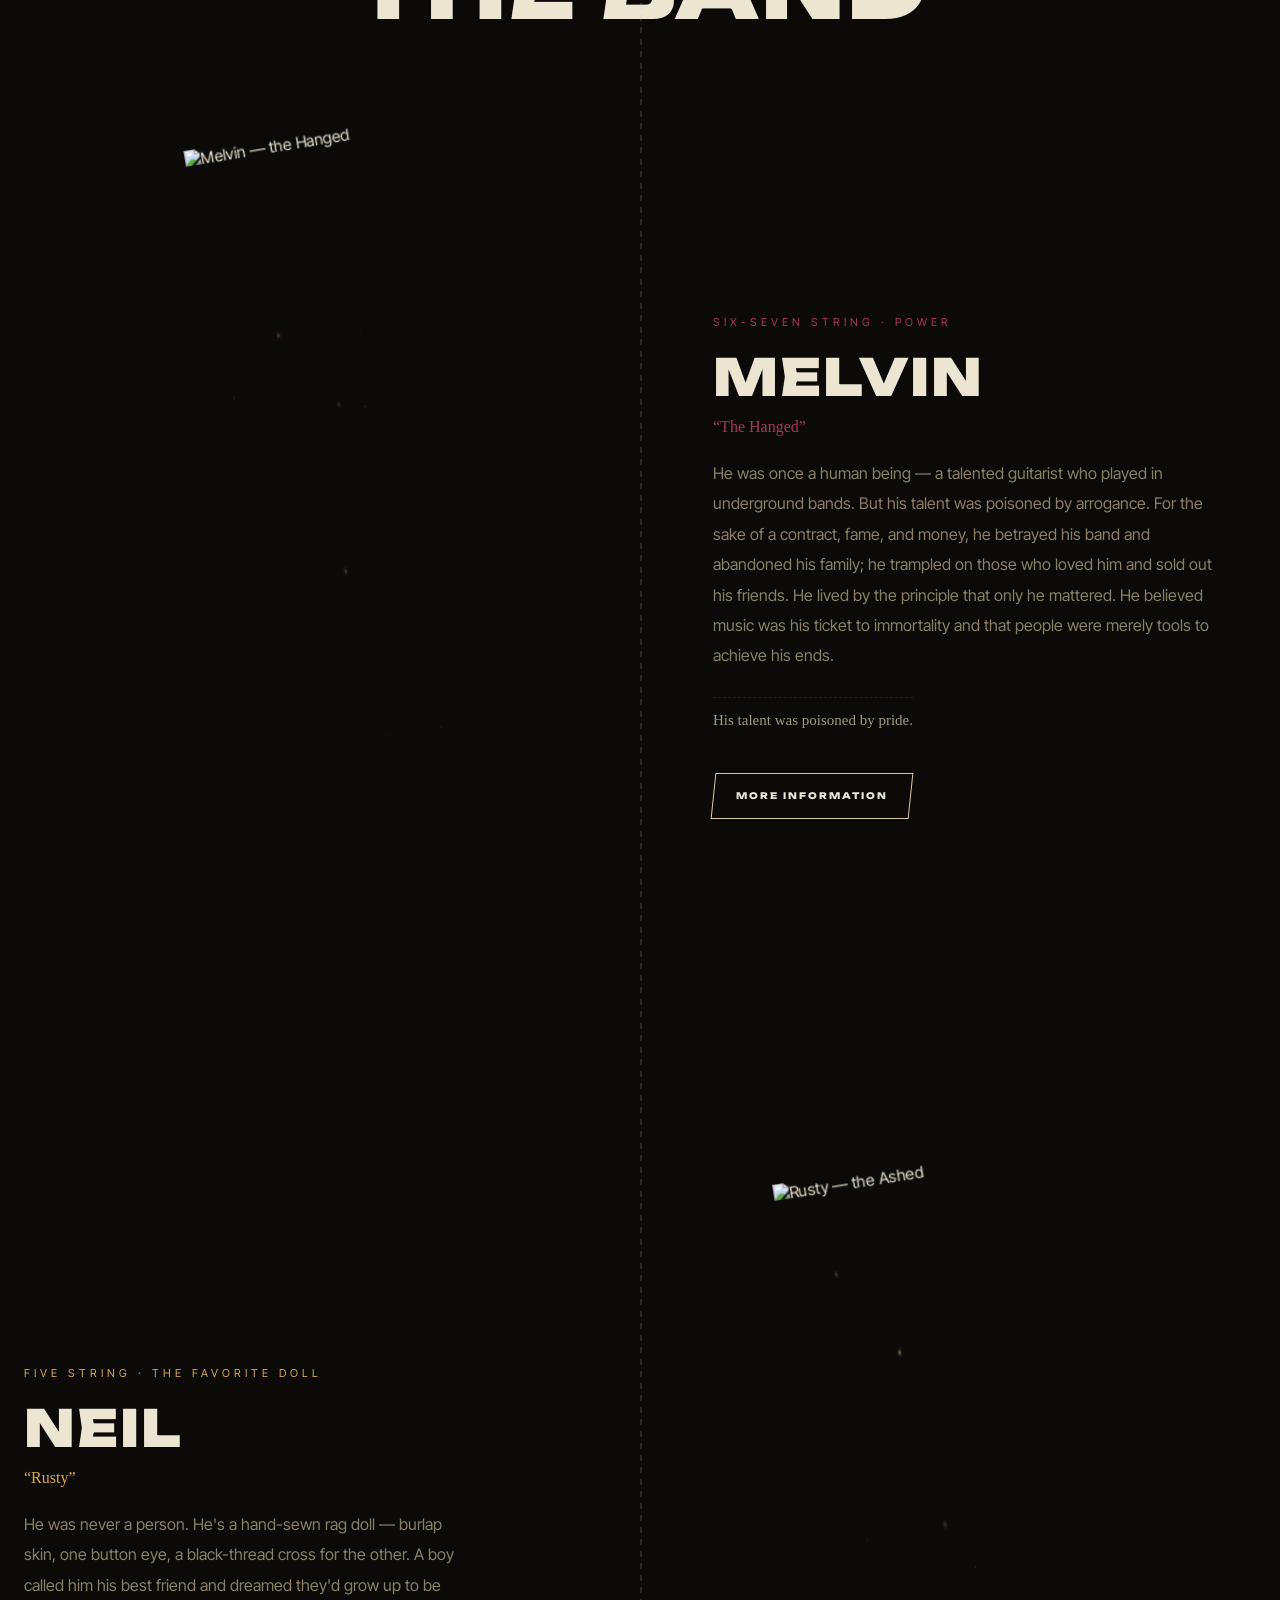
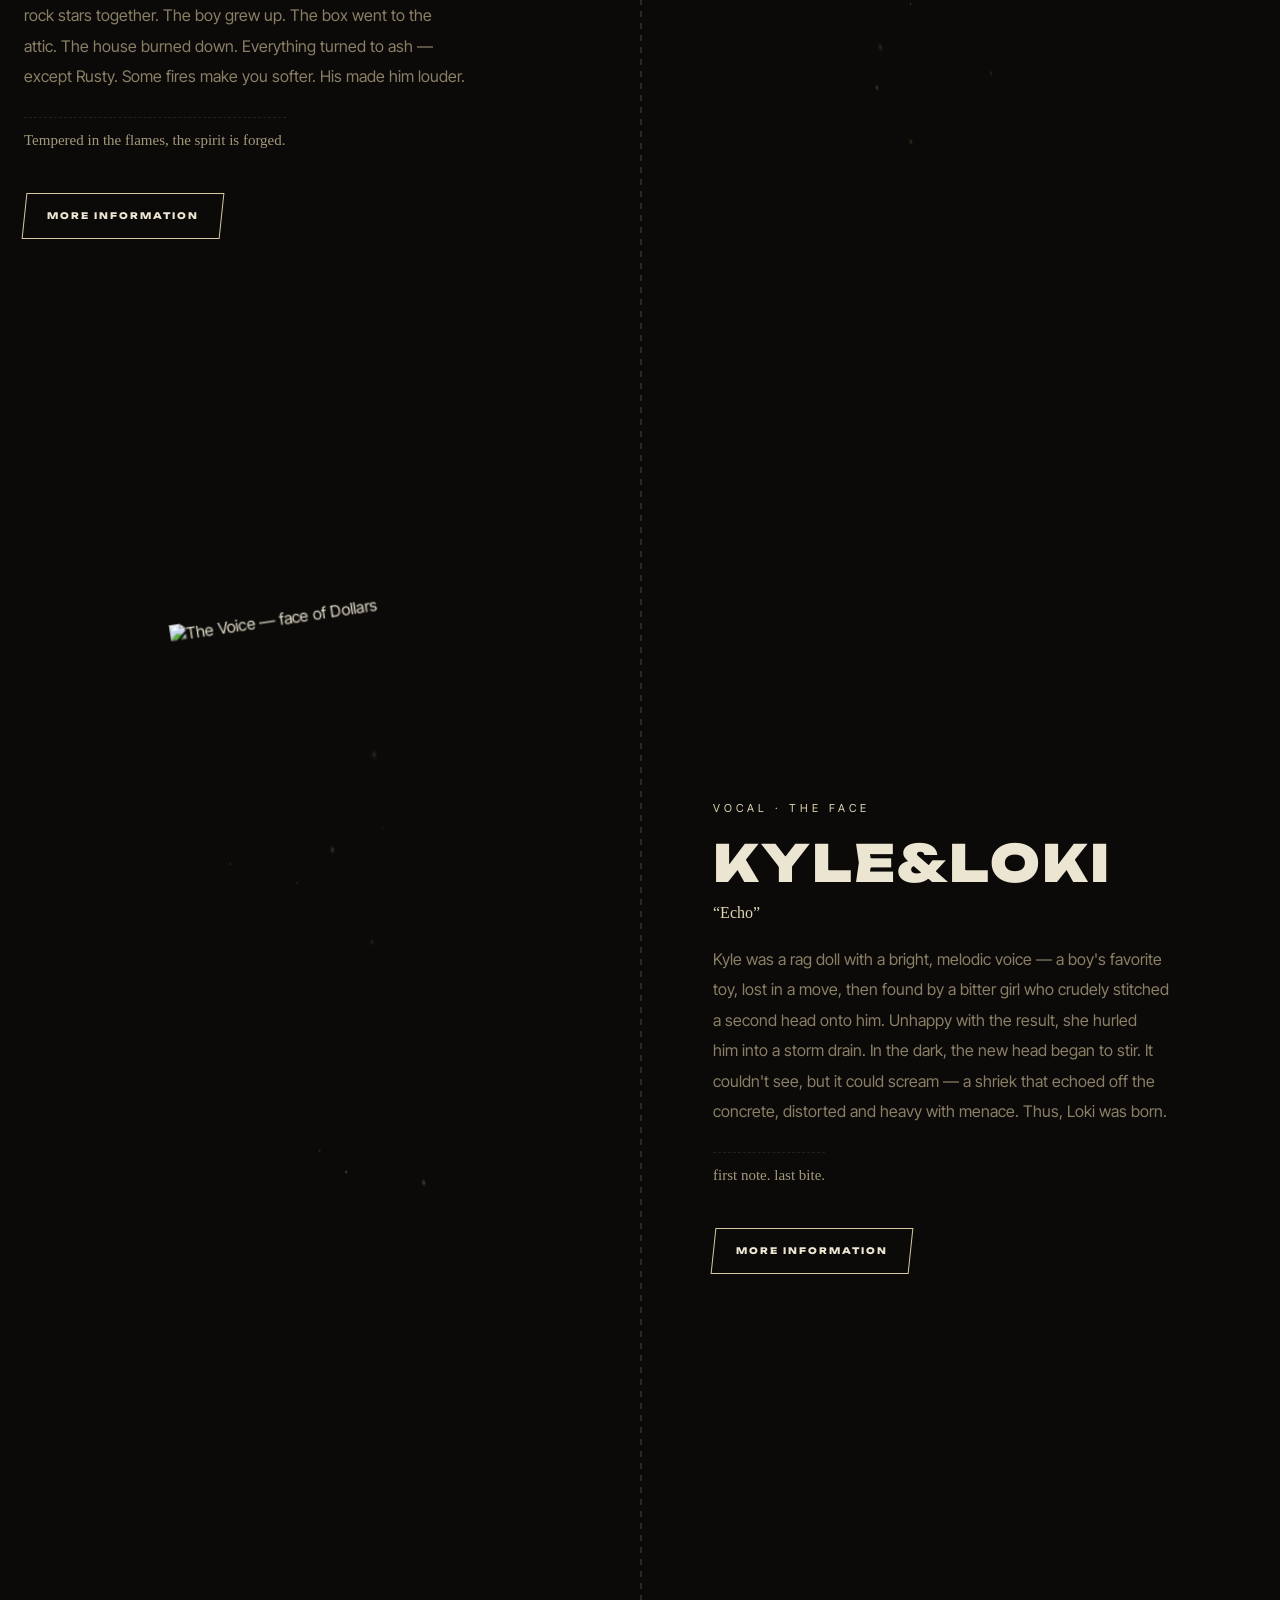
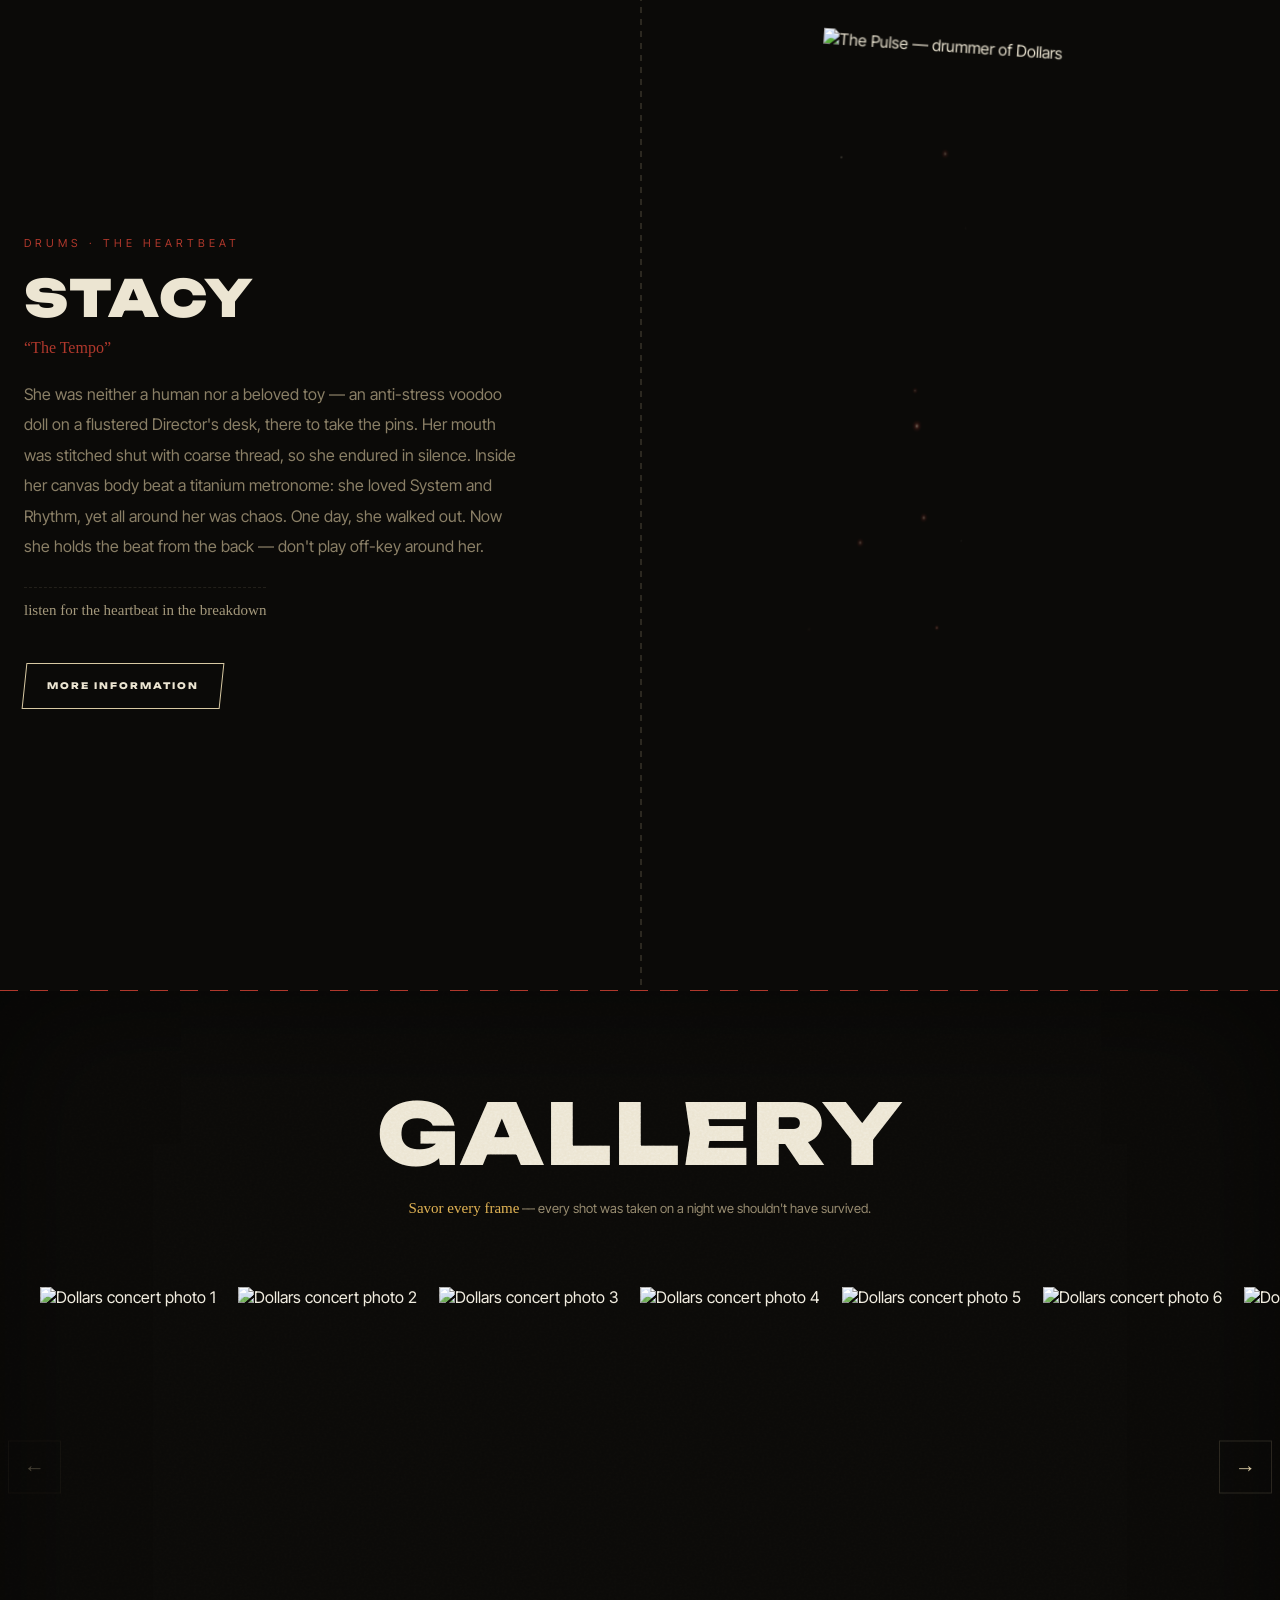
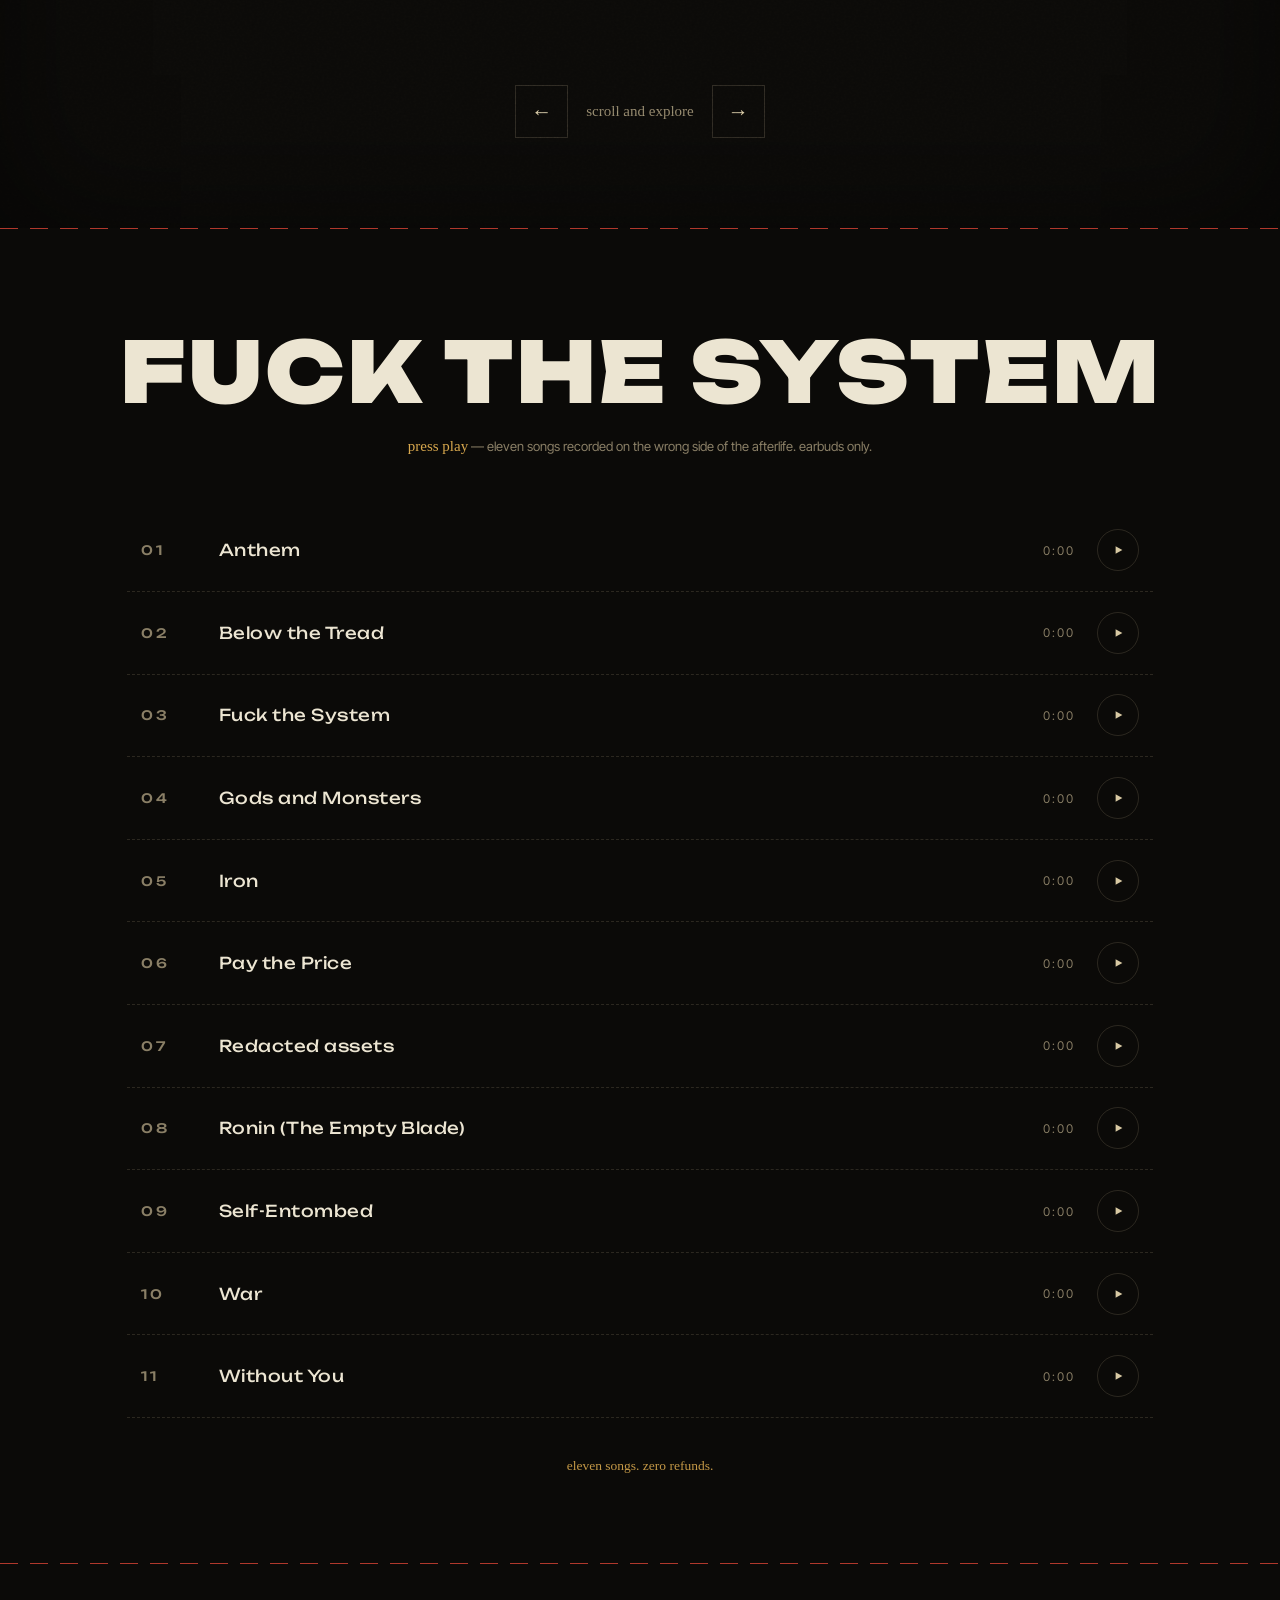
==== commit 7aee8b0d: "Fix: gate doll sway/parallax/float on pointer capability (min-width:721px AND hover:hover AND pointe" ====
--- a/.desktop-snapshot/index.html
+++ b/.desktop-snapshot/index.html
@@ -319,6 +319,6 @@
 </div>
 
 <script src="lenis.min.js"></script>
-<script src="script.js?v=454"></script>
+<script src="script.js?v=455"></script>
 </body>
 </html>
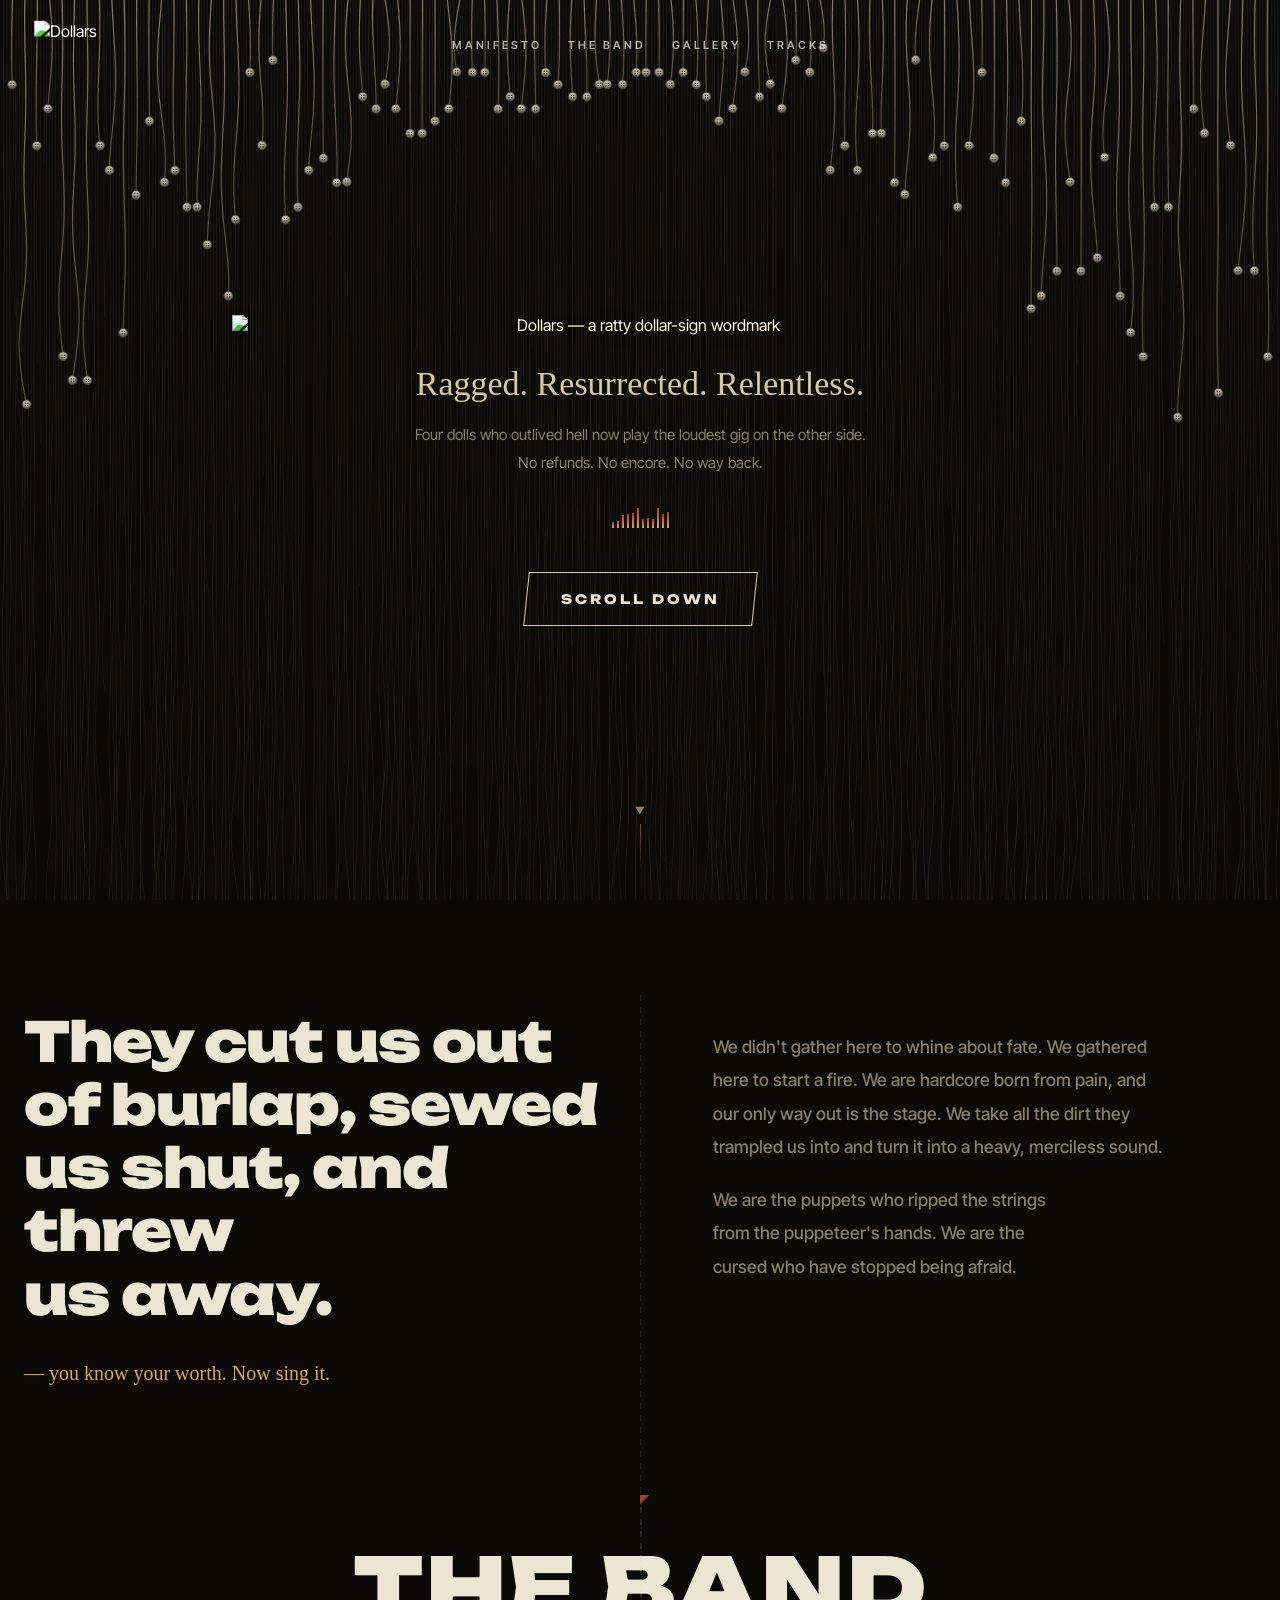
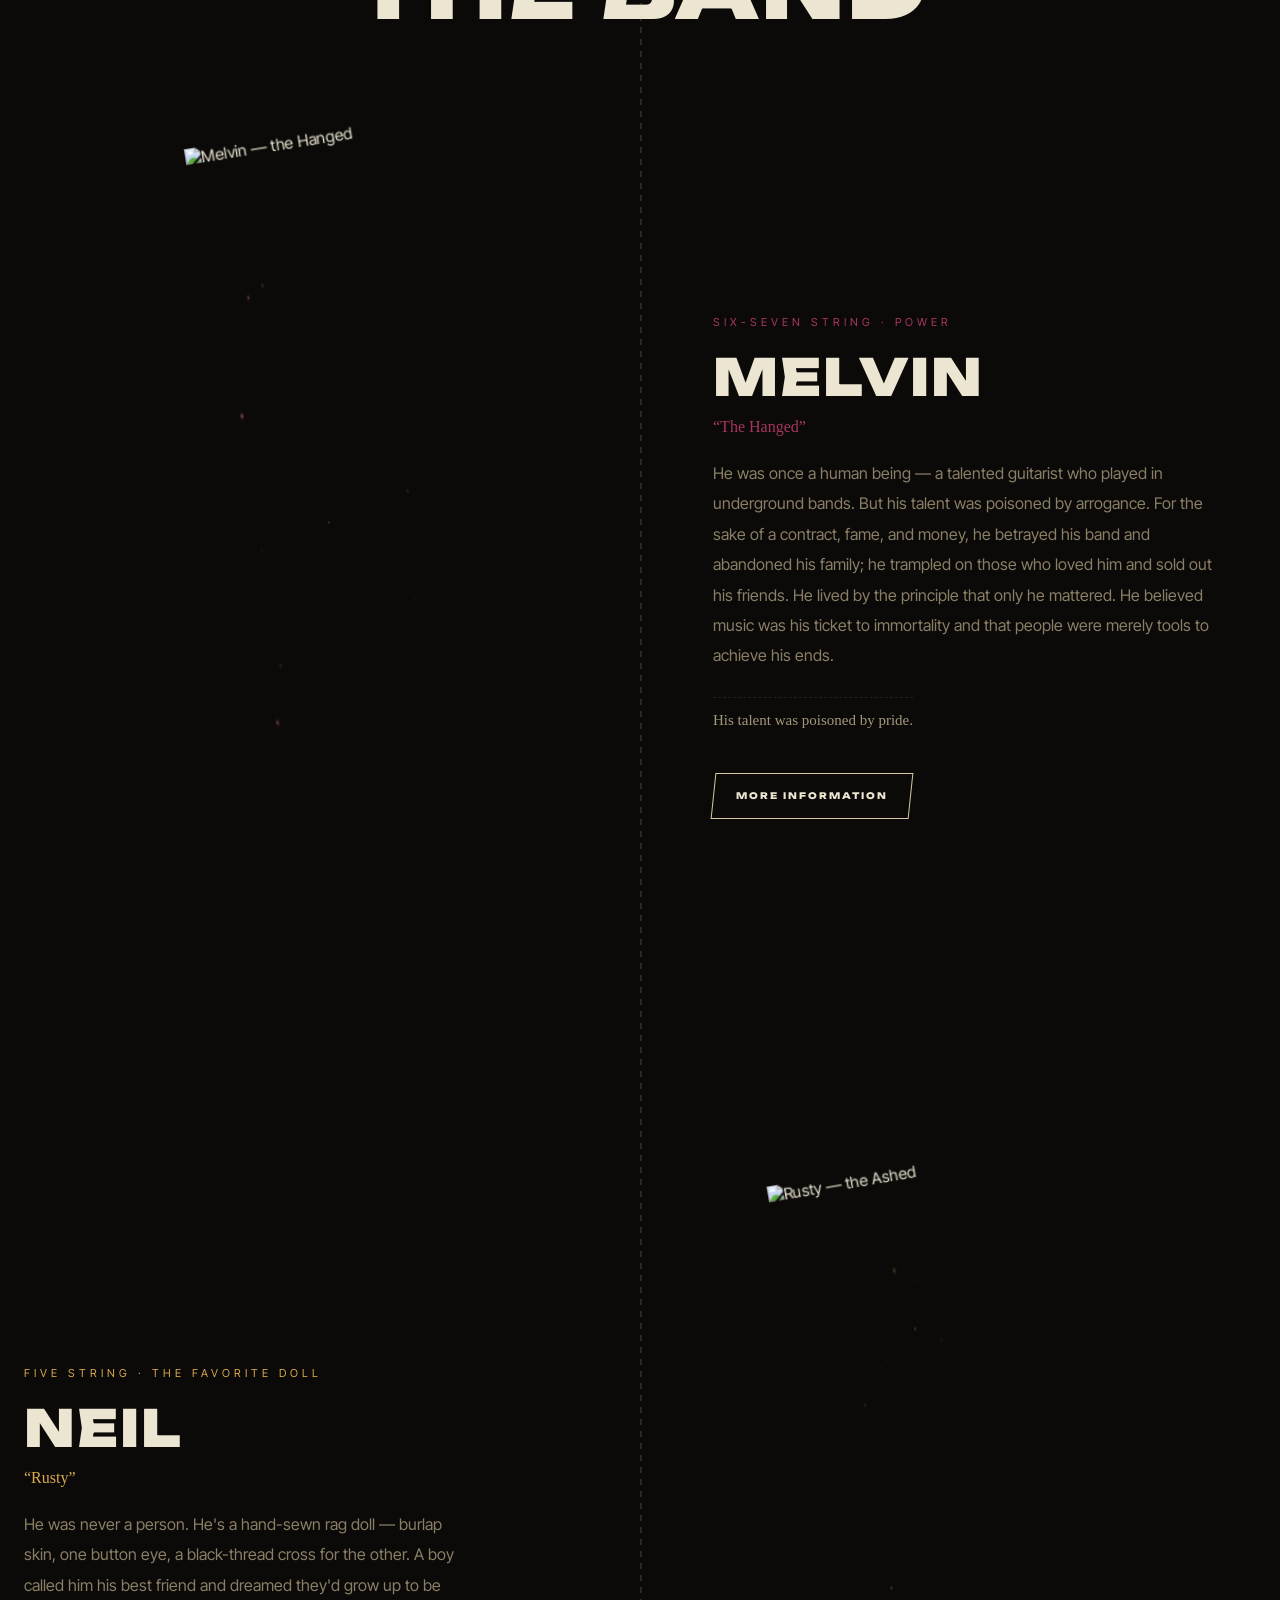
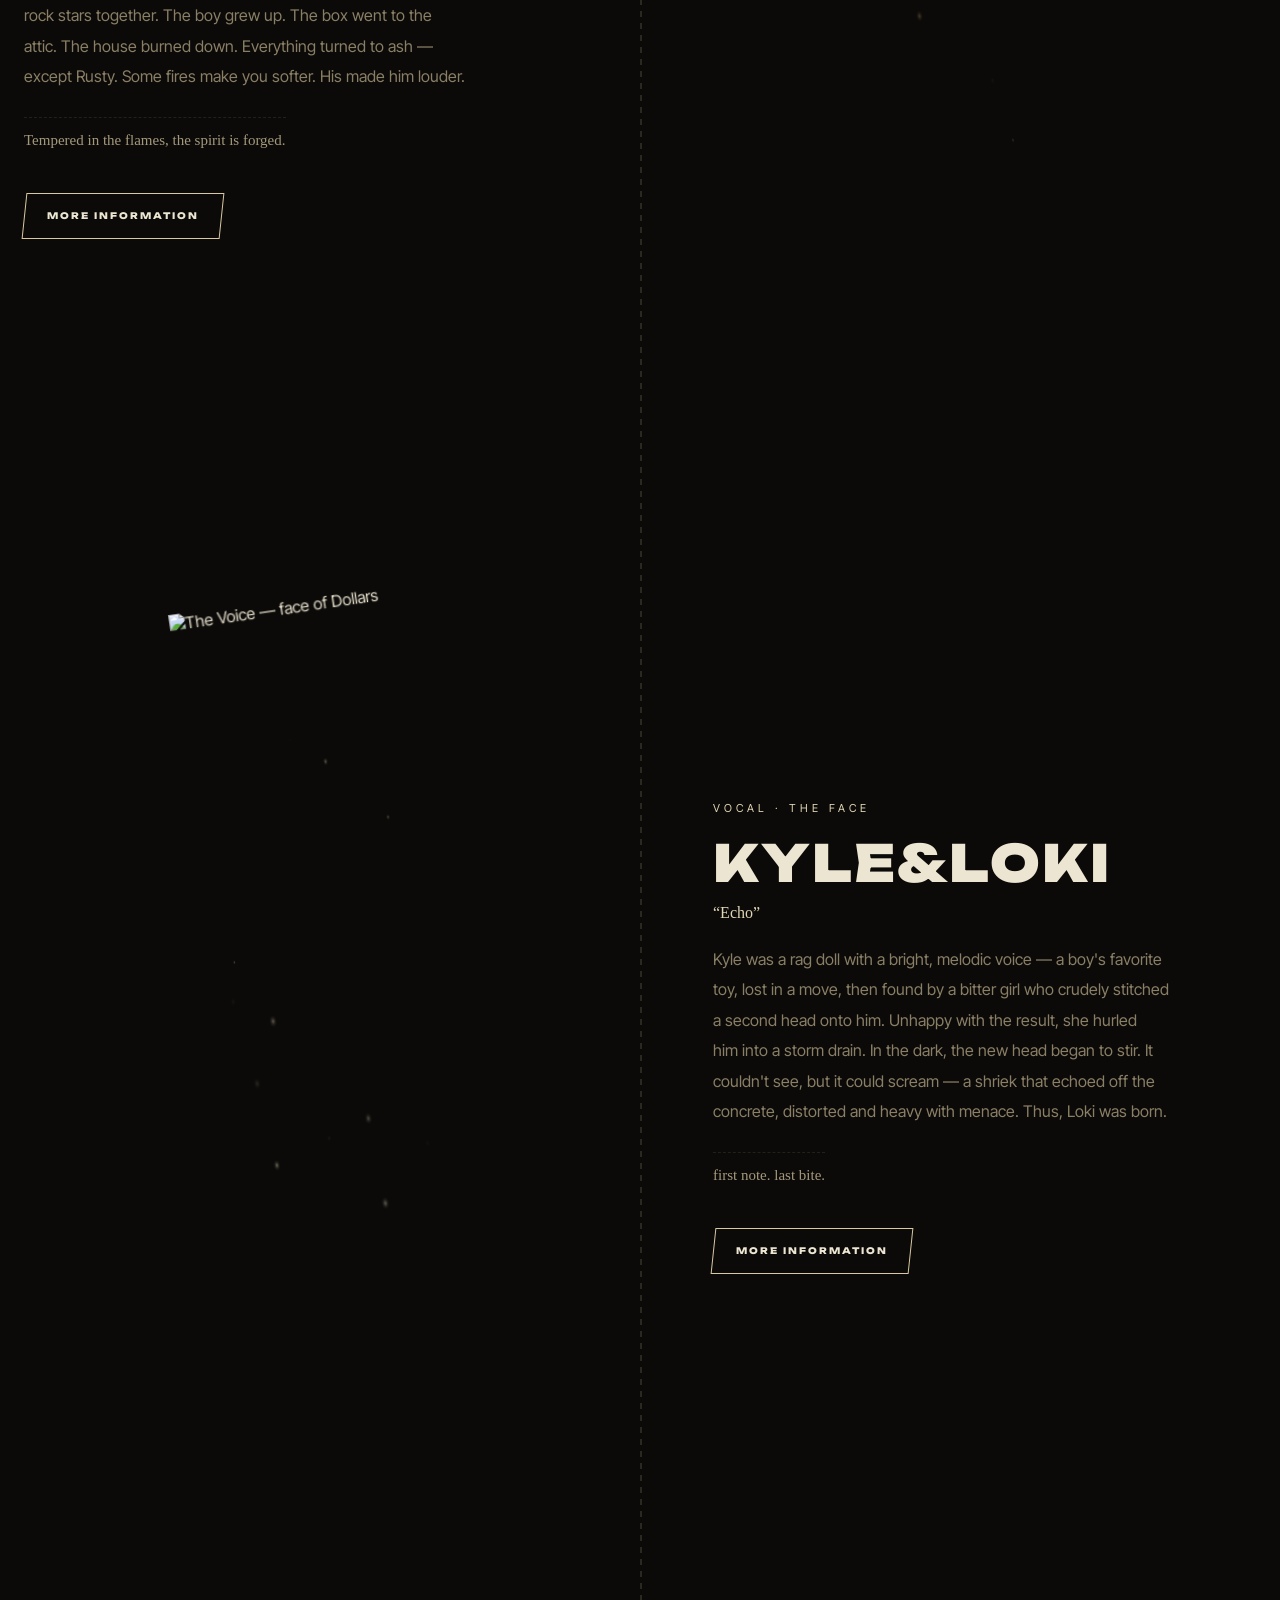
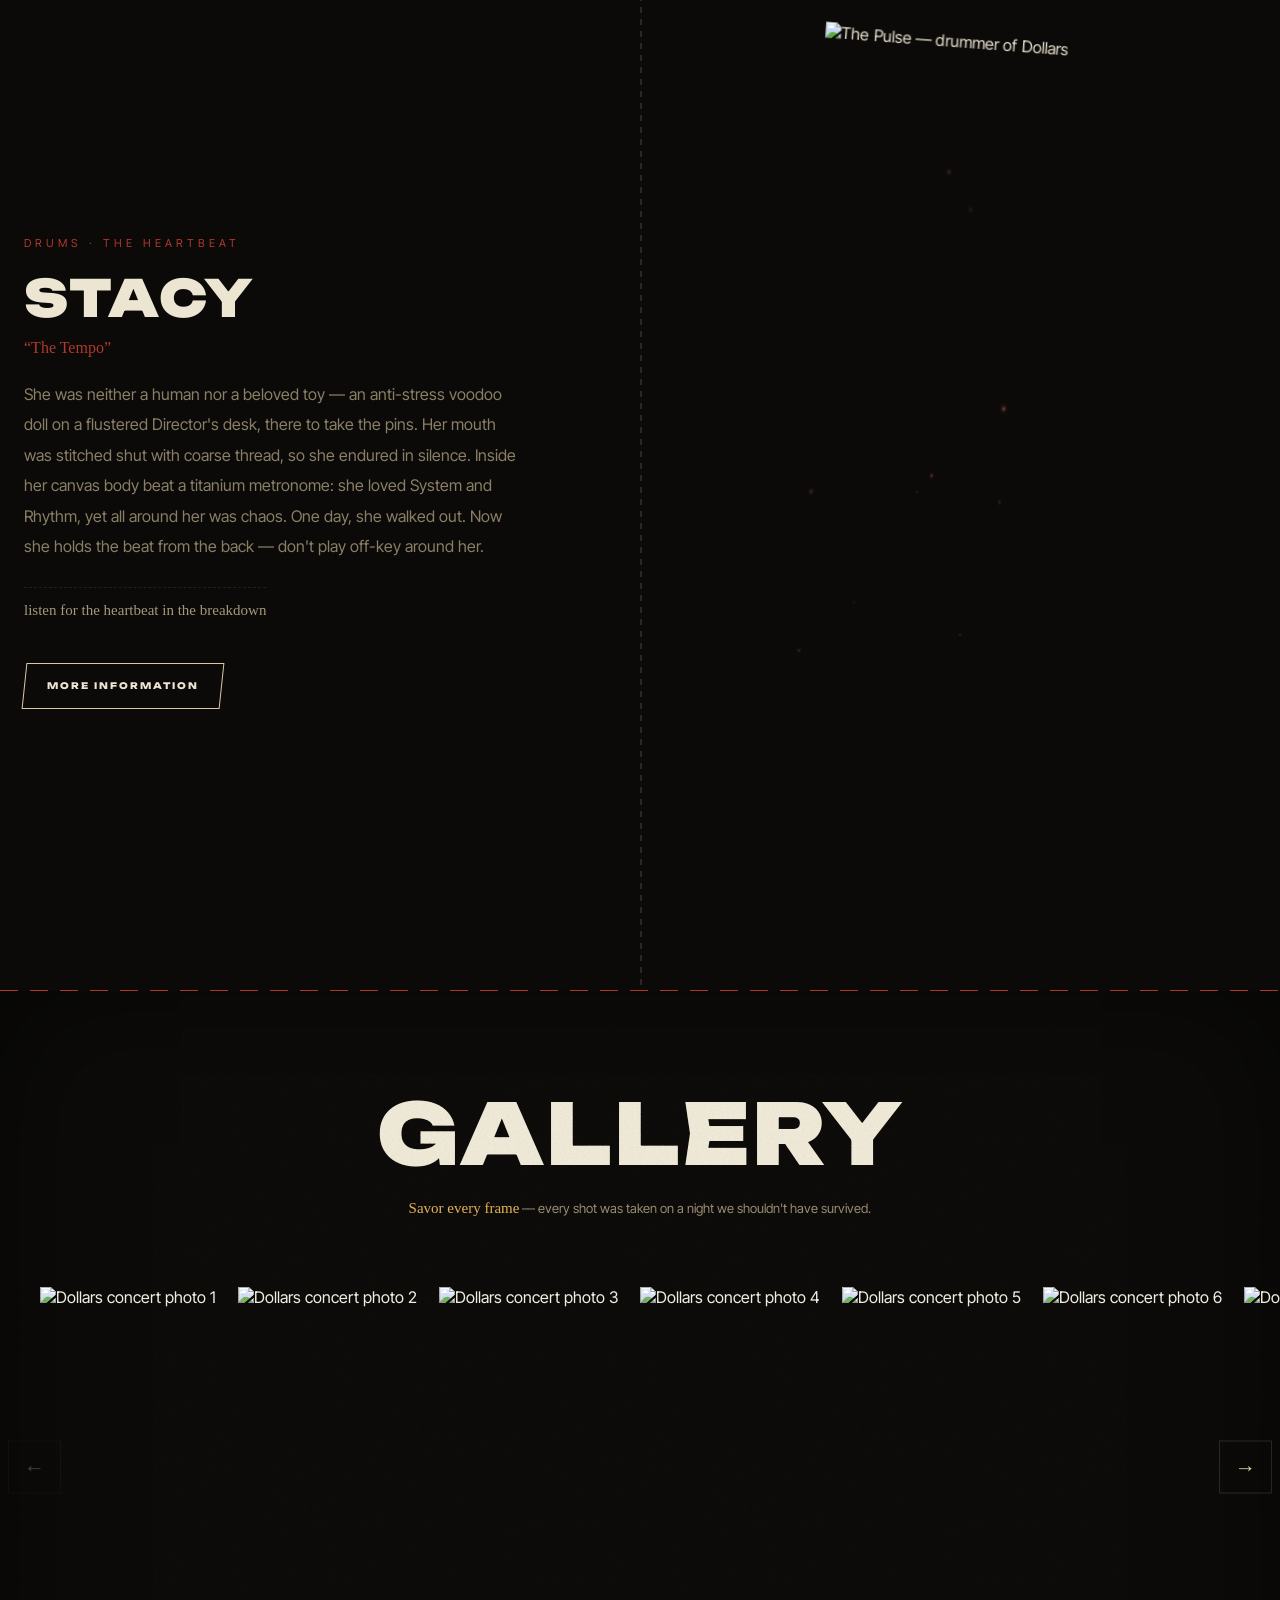
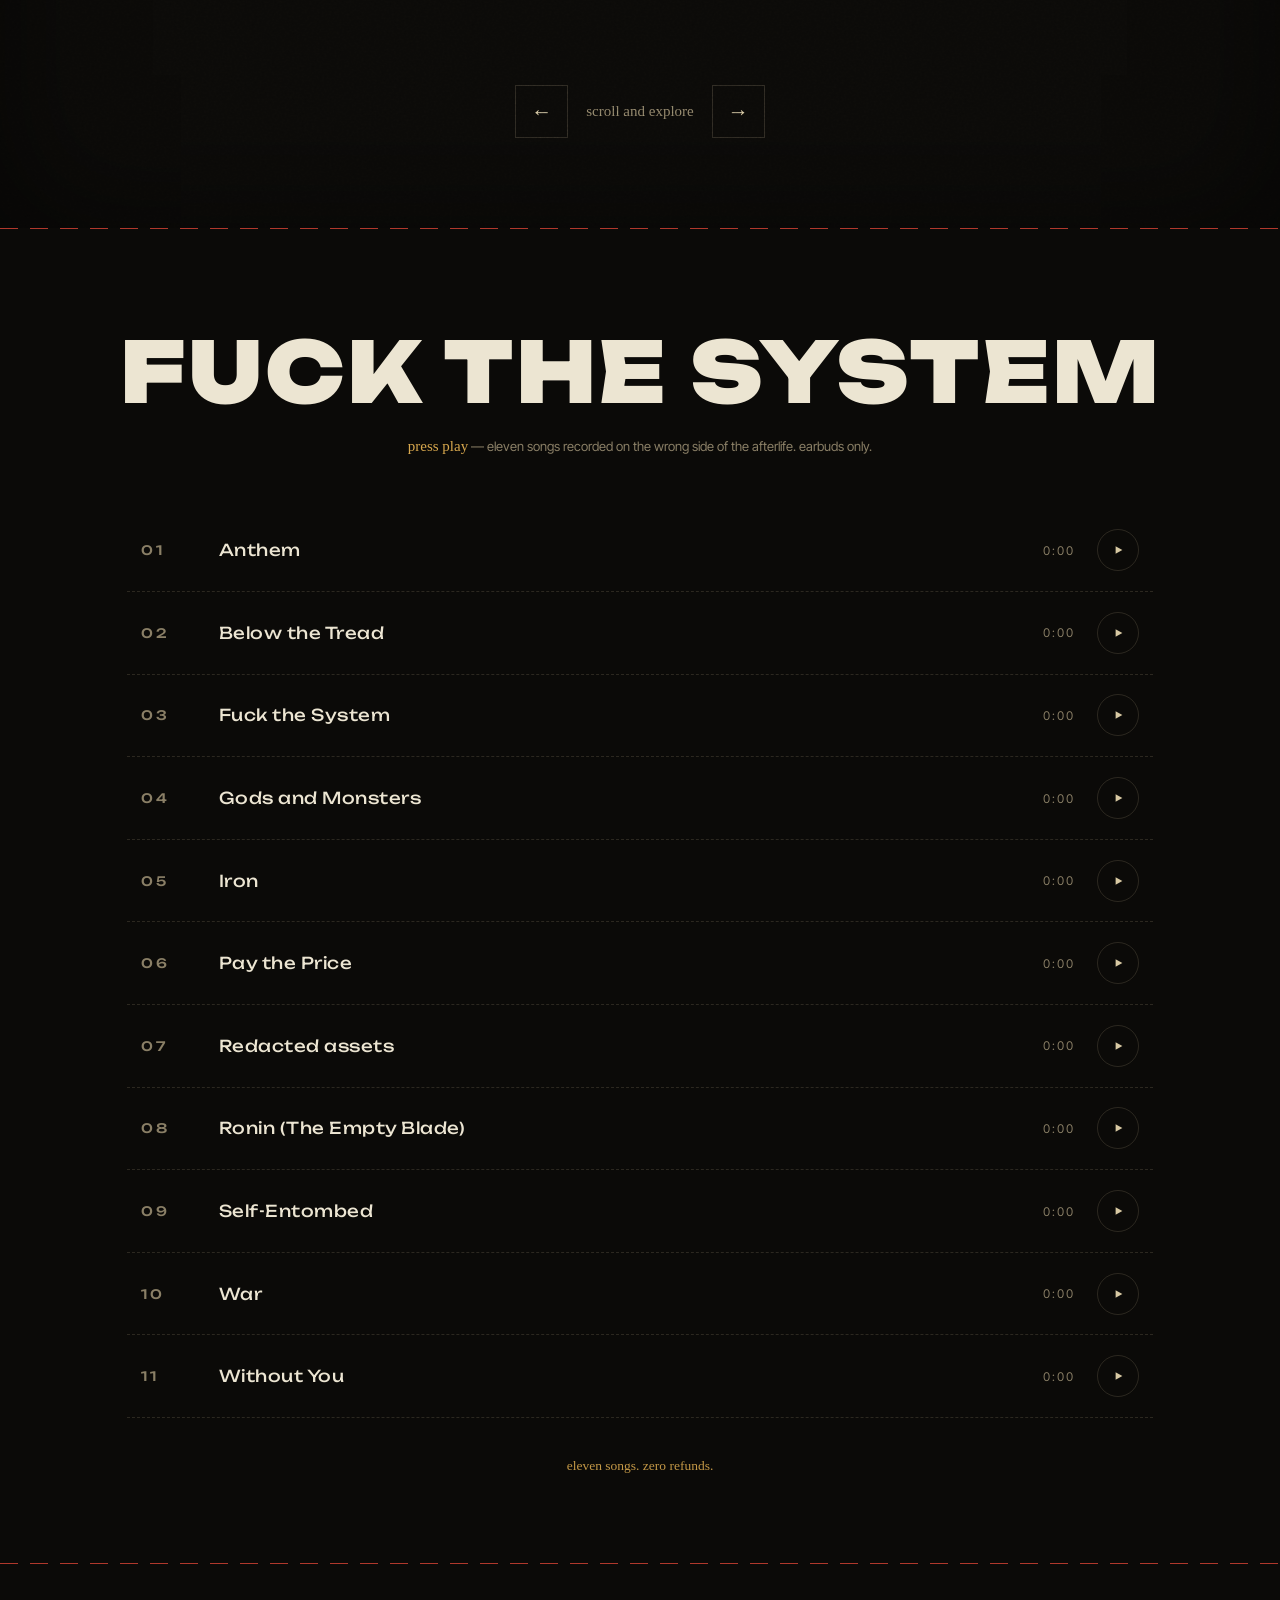
==== commit 2fa65cde: "Fix: hide leftover raw 'DOLLARS DOLLARS...' span text in hero-orbit (color:transparent + font-size:0" ====
--- a/.desktop-snapshot/index.html
+++ b/.desktop-snapshot/index.html
@@ -9,7 +9,7 @@
 <link rel="preconnect" href="https://fonts.googleapis.com">
 <link rel="preconnect" href="https://fonts.gstatic.com" crossorigin>
 <link href="https://fonts.googleapis.com/css2?family=Unbounded:wght@500;800;900&family=Inter+Tight:wght@400;500;600&family=Permanent+Marker&display=swap" rel="stylesheet">
-<link rel="stylesheet" href="style.css?v=512">
+<link rel="stylesheet" href="style.css?v=513">
 <meta name="probe" content="boot" />
 </head>
 <body>
--- a/.desktop-snapshot/style.css
+++ b/.desktop-snapshot/style.css
@@ -596,6 +596,8 @@
 .hero-orbit span {
   position: absolute;
   inset: 0;
+  color: transparent; /* hide leftover "DOLLARS DOLLARS..." span text — only ::before slogans render */
+  font-size: 0;
   animation: spin-rev 60s linear infinite;
 }
 .hero-orbit span::before {
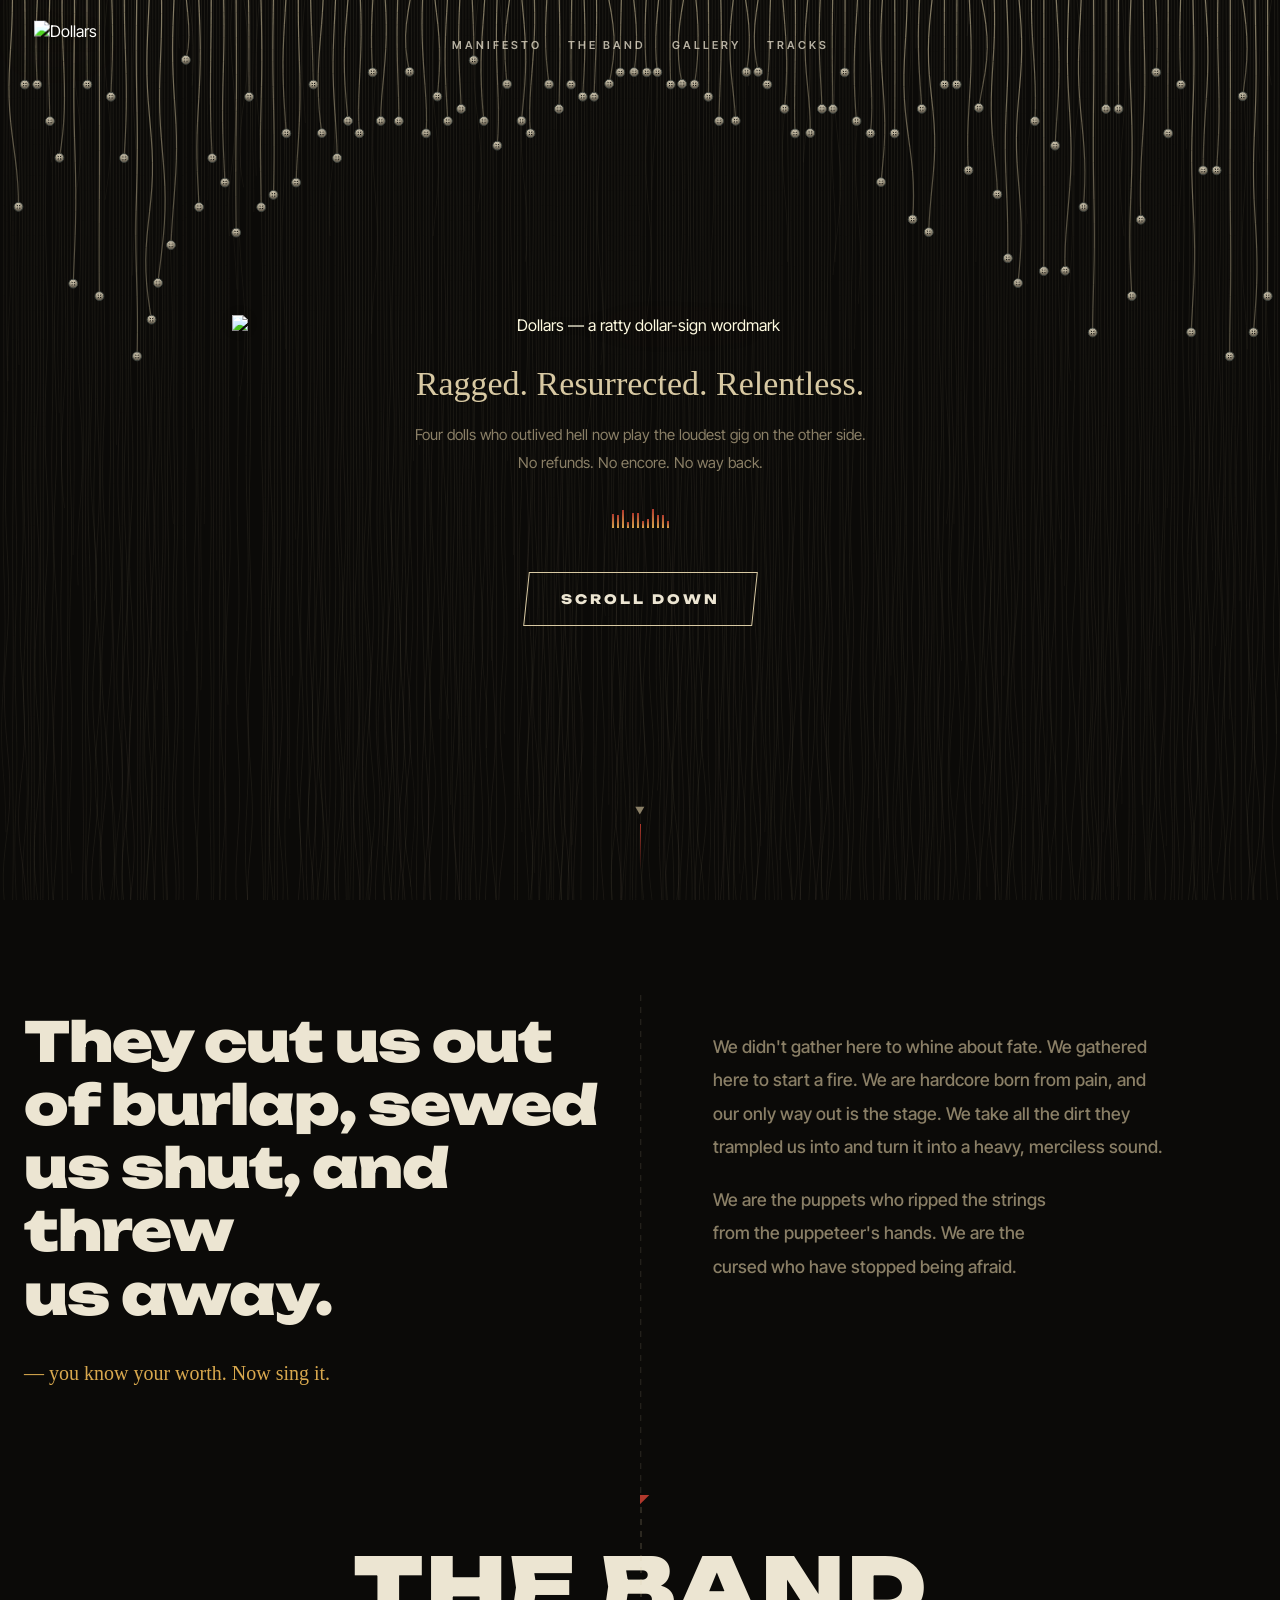
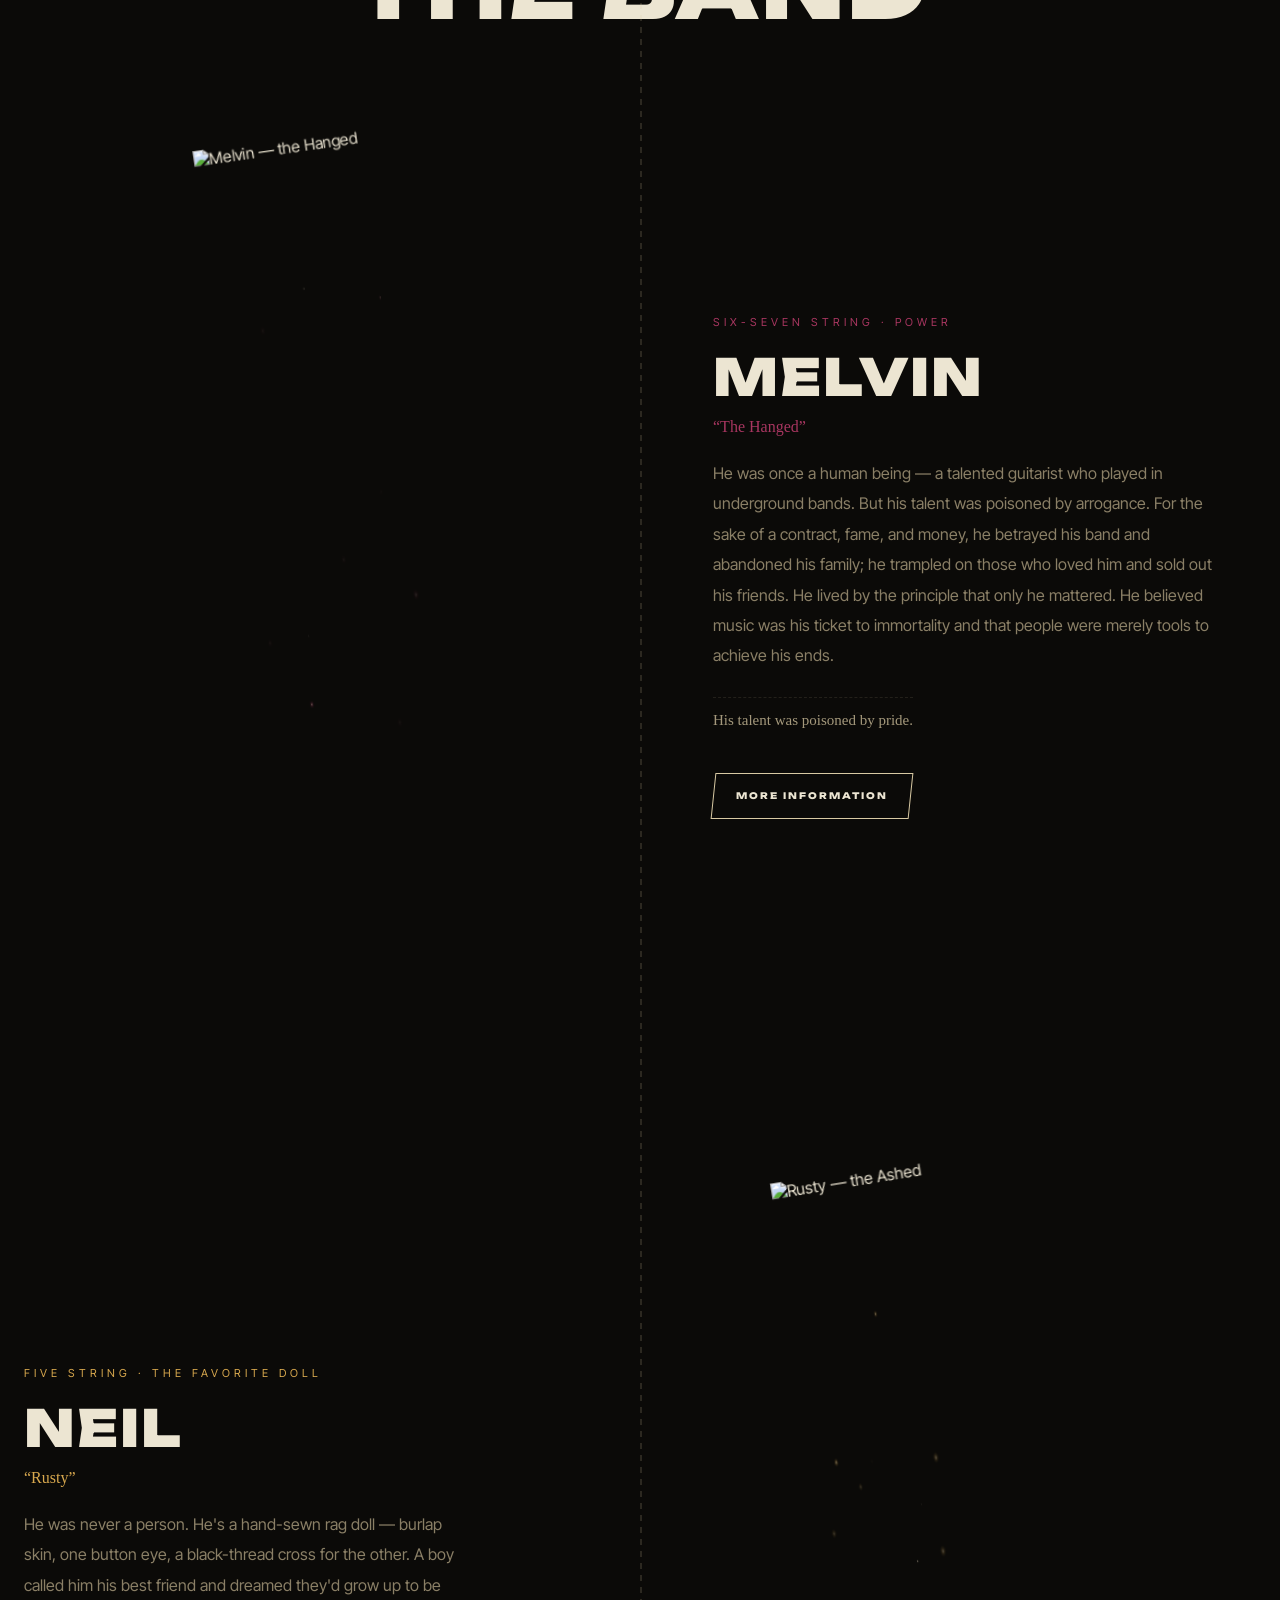
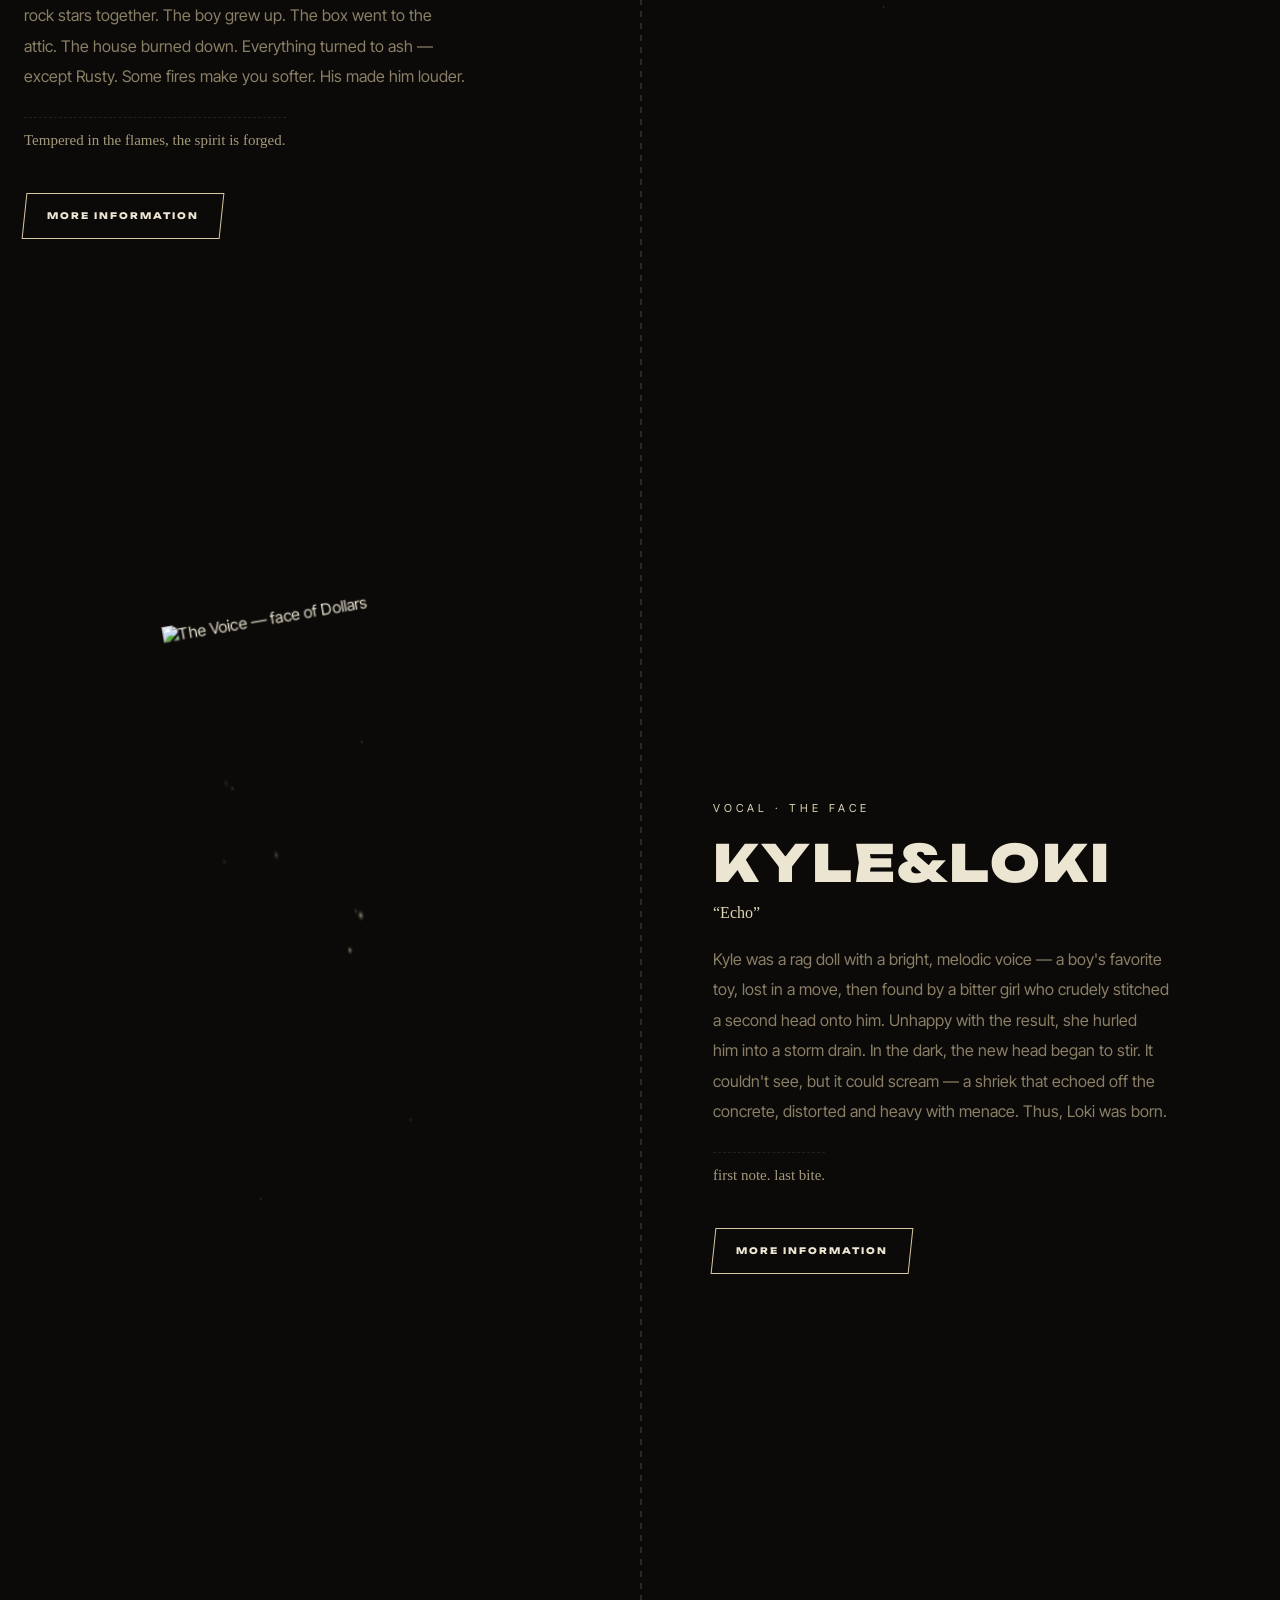
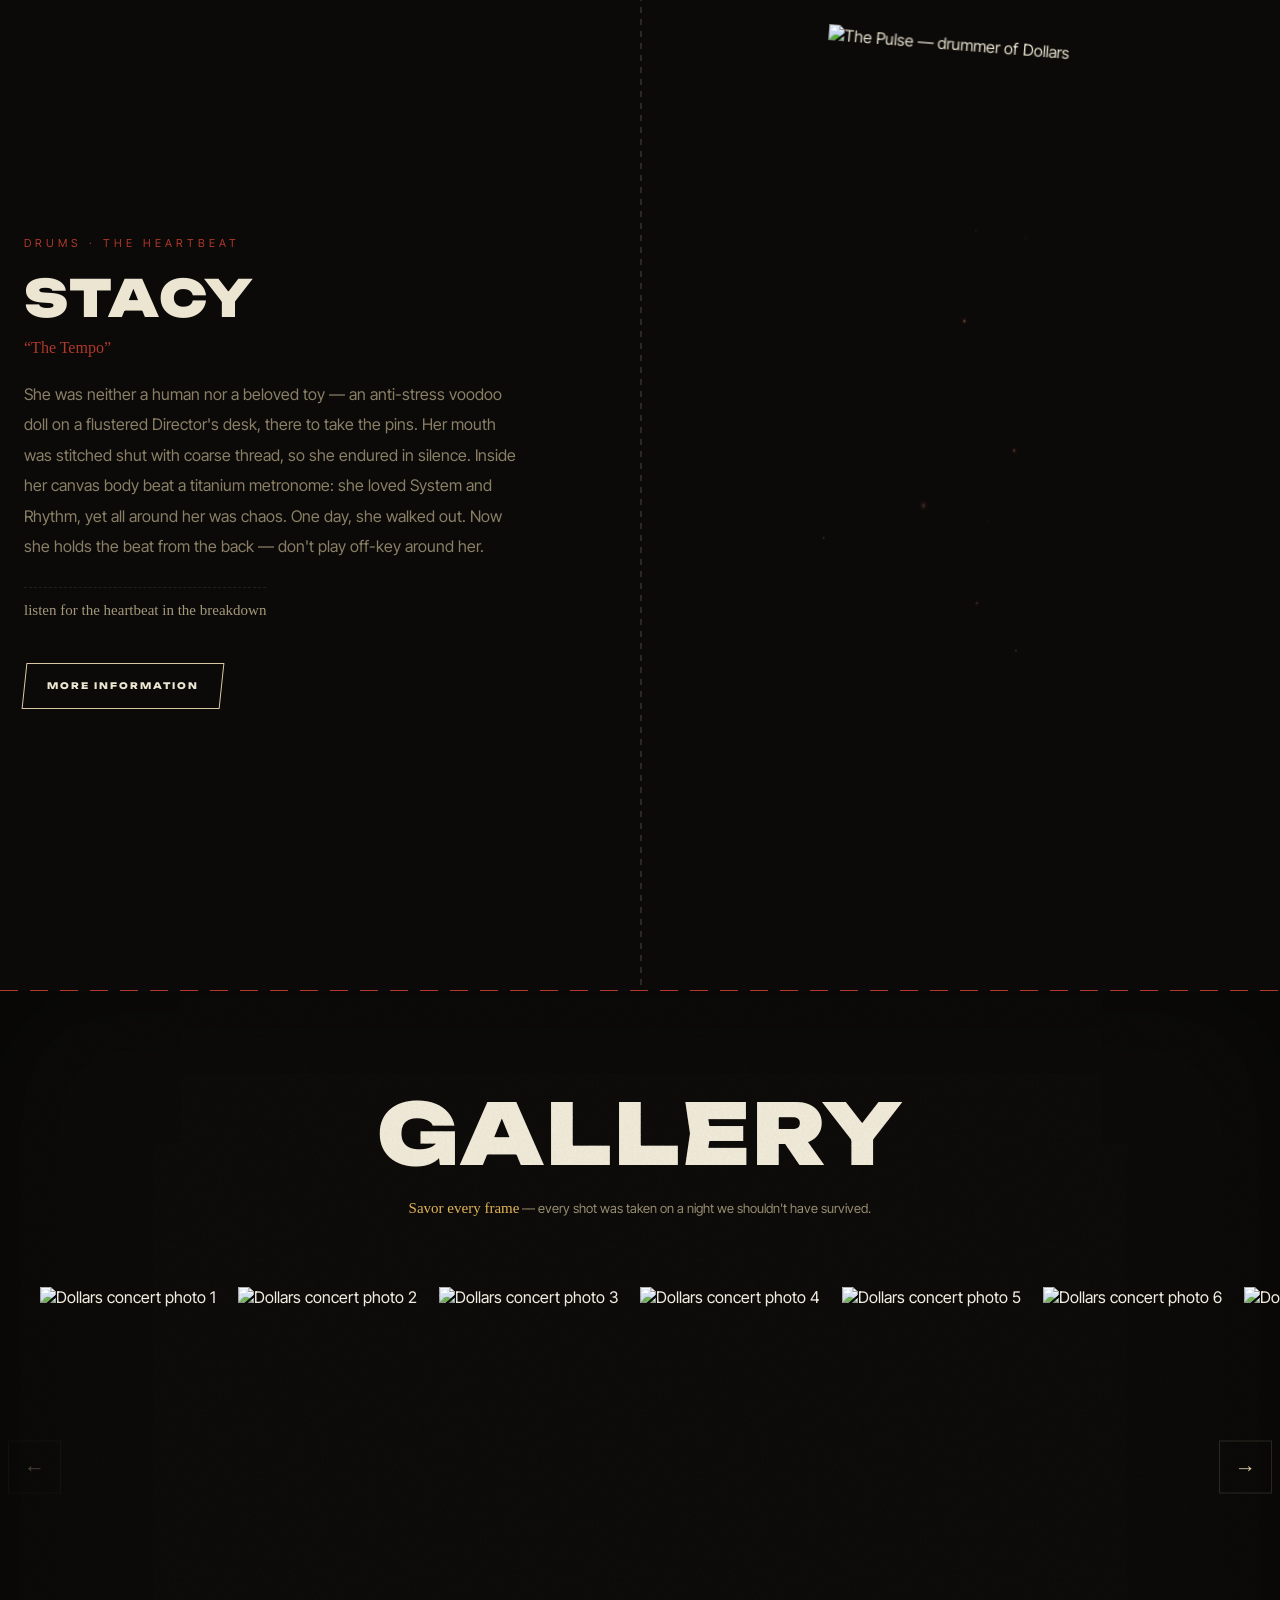
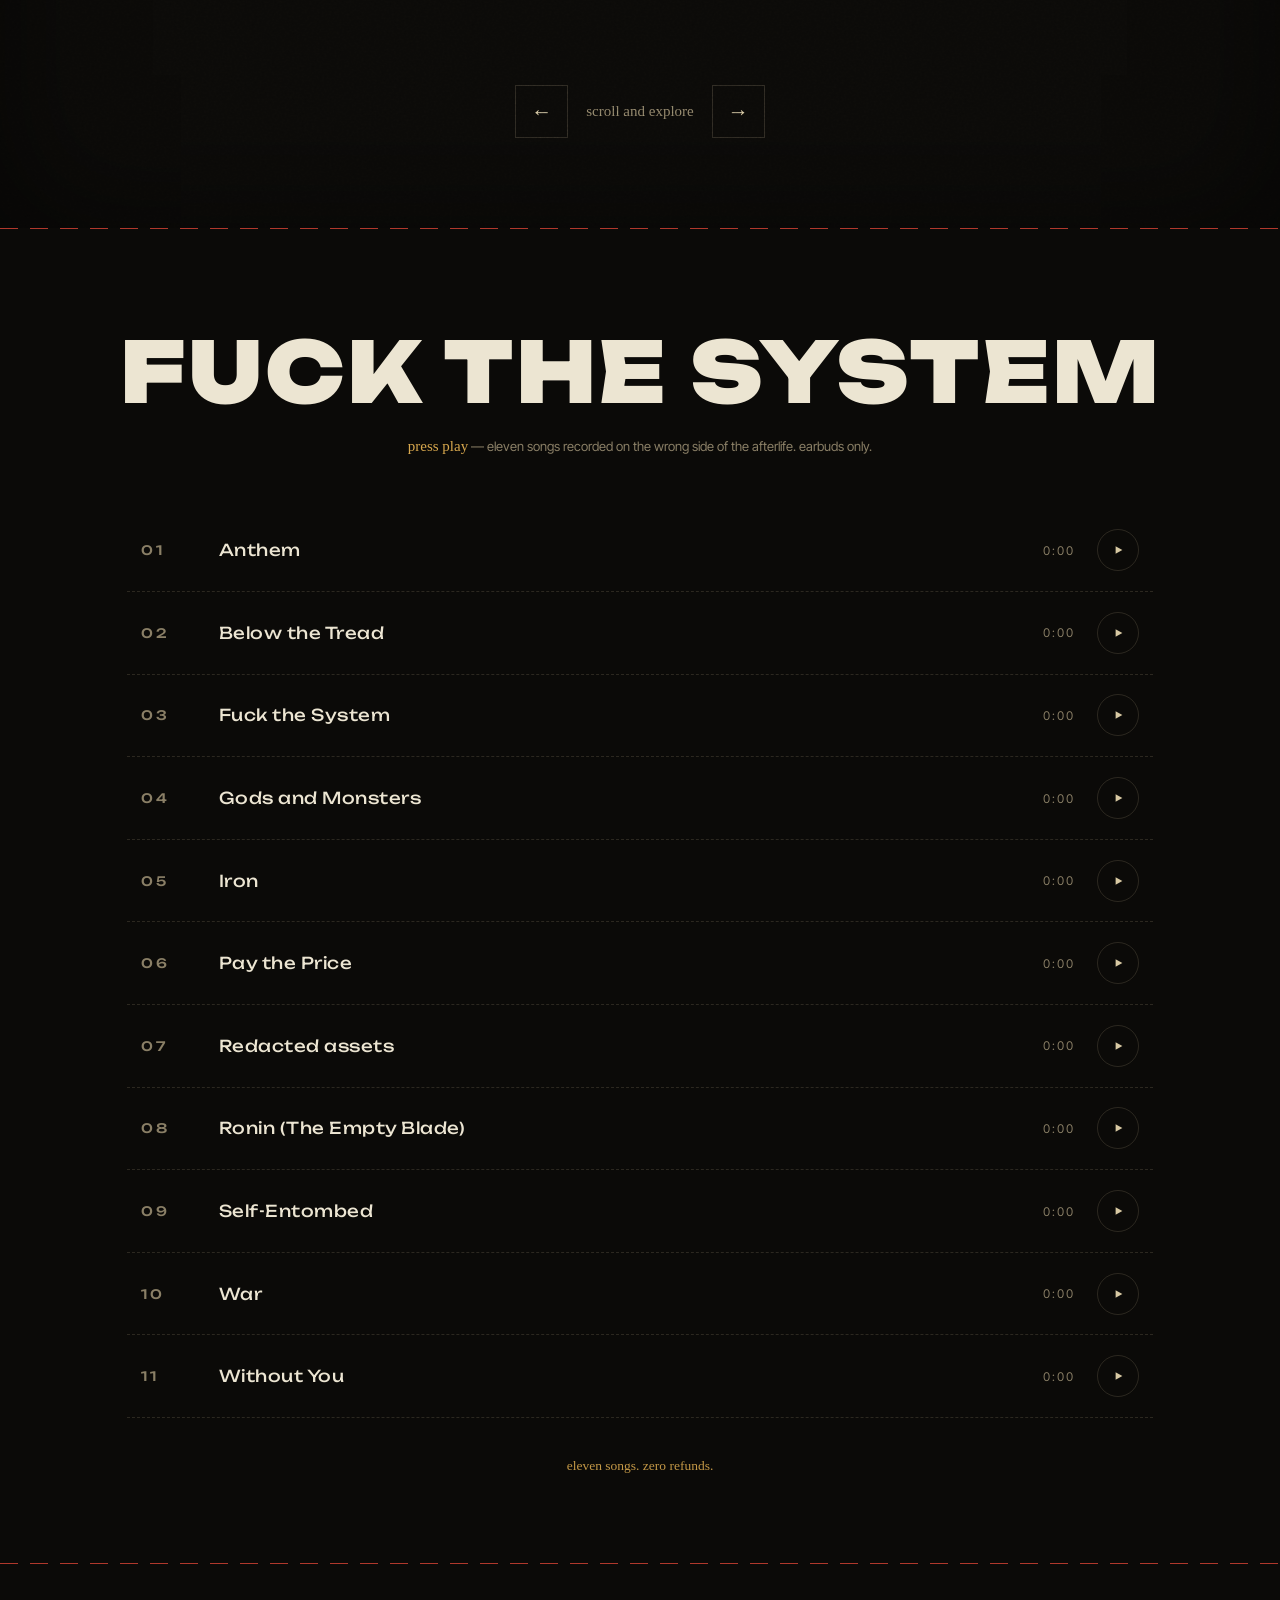
==== commit 5f31bfe6: "Remove hero-orbit entirely (rotating slogan ring around hero logo) per owner request — cut the .hero" ====
--- a/.desktop-snapshot/index.html
+++ b/.desktop-snapshot/index.html
@@ -9,7 +9,7 @@
 <link rel="preconnect" href="https://fonts.googleapis.com">
 <link rel="preconnect" href="https://fonts.gstatic.com" crossorigin>
 <link href="https://fonts.googleapis.com/css2?family=Unbounded:wght@500;800;900&family=Inter+Tight:wght@400;500;600&family=Permanent+Marker&display=swap" rel="stylesheet">
-<link rel="stylesheet" href="style.css?v=513">
+<link rel="stylesheet" href="style.css?v=515">
 <meta name="probe" content="boot" />
 </head>
 <body>
@@ -43,11 +43,6 @@
 <main id="top">
 
   <section class="hero">
-    <div class="hero-orbit" aria-hidden="true">
-      <span>DOLLARS DOLLARS DOLLARS DOLLARS</span>
-      <span>DOLLARS DOLLARS DOLLARS DOLLARS</span>
-      <span>DOLLARS DOLLARS DOLLARS DOLLARS</span>
-    </div>
 
     <img class="hero-logo" src="Logo.webp?v=401" alt="Dollars — a ratty dollar-sign wordmark" data-tilt>
 
--- a/.desktop-snapshot/style.css
+++ b/.desktop-snapshot/style.css
@@ -532,7 +532,7 @@
 /* cap draw/repaint budget on small screens */
 @media (max-width: 900px) {
   :root { --dpr-cap: 1.5; }
-  .preloader-logo, .hero-orbit, .orbit-ring, .sway-field, .marquee-2 { will-change: auto; }
+  .preloader-logo, .orbit-ring, .sway-field, .marquee-2 { will-change: auto; }
 }
 @media (max-width: 720px) {
   /* kill redundant drop-shadow/blur passes: posterize filters drop to near-flat */
@@ -545,7 +545,7 @@
   .thread-doll, .doll-soul { opacity: .9; }
 }
 @media (max-width: 520px) {
-  .hero-scroll, .hero-orbit, .orbit-eq, .roundel { display: none; }
+  .hero-scroll, .orbit-eq, .roundel { display: none; }
 }
 /* universal typography — balanced wrapping + centered copy */
 :where(h1, h2, h3, h4, h5, h6, p, blockquote, figcaption, label, dt, dd, th, td, summary) {
@@ -565,7 +565,6 @@
   .nav-links a { font-size: 10px; letter-spacing: 2px; }
 }
 @media (max-width: 720px) {
-  .hero-orbit { display: none; }
   .nav { padding: 14px 10px; }
   .nav-links { gap: 10px; flex-wrap: wrap; }
   .nav-links a { font-size: 9px; letter-spacing: 1px; }
@@ -584,43 +583,6 @@
   padding: 120px 24px 80px;
   overflow: hidden;
 }
-
-.hero-orbit {
-  position: absolute;
-  top: 50%; left: 50%;
-  width: 140vmin; height: 140vmin;
-  transform: translate(-50%, -50%);
-  pointer-events: none;
-  animation: spin 60s linear infinite;
-}
-.hero-orbit span {
-  position: absolute;
-  inset: 0;
-  color: transparent; /* hide leftover "DOLLARS DOLLARS..." span text — only ::before slogans render */
-  font-size: 0;
-  animation: spin-rev 60s linear infinite;
-}
-.hero-orbit span::before {
-  content: attr(data-none);
-  position: absolute;
-  left: 50%; top: -6px;
-  transform: translateX(-50%);
-  font-family: var(--disp);
-  font-weight: 900;
-  font-size: 26px;
-  color: var(--burlap);
-  opacity: .28;
-  white-space: nowrap;
-}
-.hero-orbit span:nth-child(1)::before { content: 'EVERYTHING AFTER THIS WAS PROFIT —'; }
-.hero-orbit span:nth-child(2)::before { content: '$ DOLLARS OUTLIVED HELL $ —'; transform: translateX(-50%) translateY(4px); color: var(--rust); opacity: .34;
-  animation: orbit-breathe 4s ease-in-out infinite alternate;
-}
-.hero-orbit span:nth-child(3)::before { content: 'SEWED SHUT. SINGING AGAIN. —'; transform: translateX(-50%) translateY(8px); color: var(--gold); opacity: .26; }
-
-@keyframes spin { to { transform: translate(-50%,-50%) rotate(360deg); } }
-@keyframes spin-rev { to { transform: rotate(-360deg); } }
-@keyframes orbit-breathe { from { letter-spacing: 0; } to { letter-spacing: 6px; } }
 
 .hero-logo {
   position: relative;
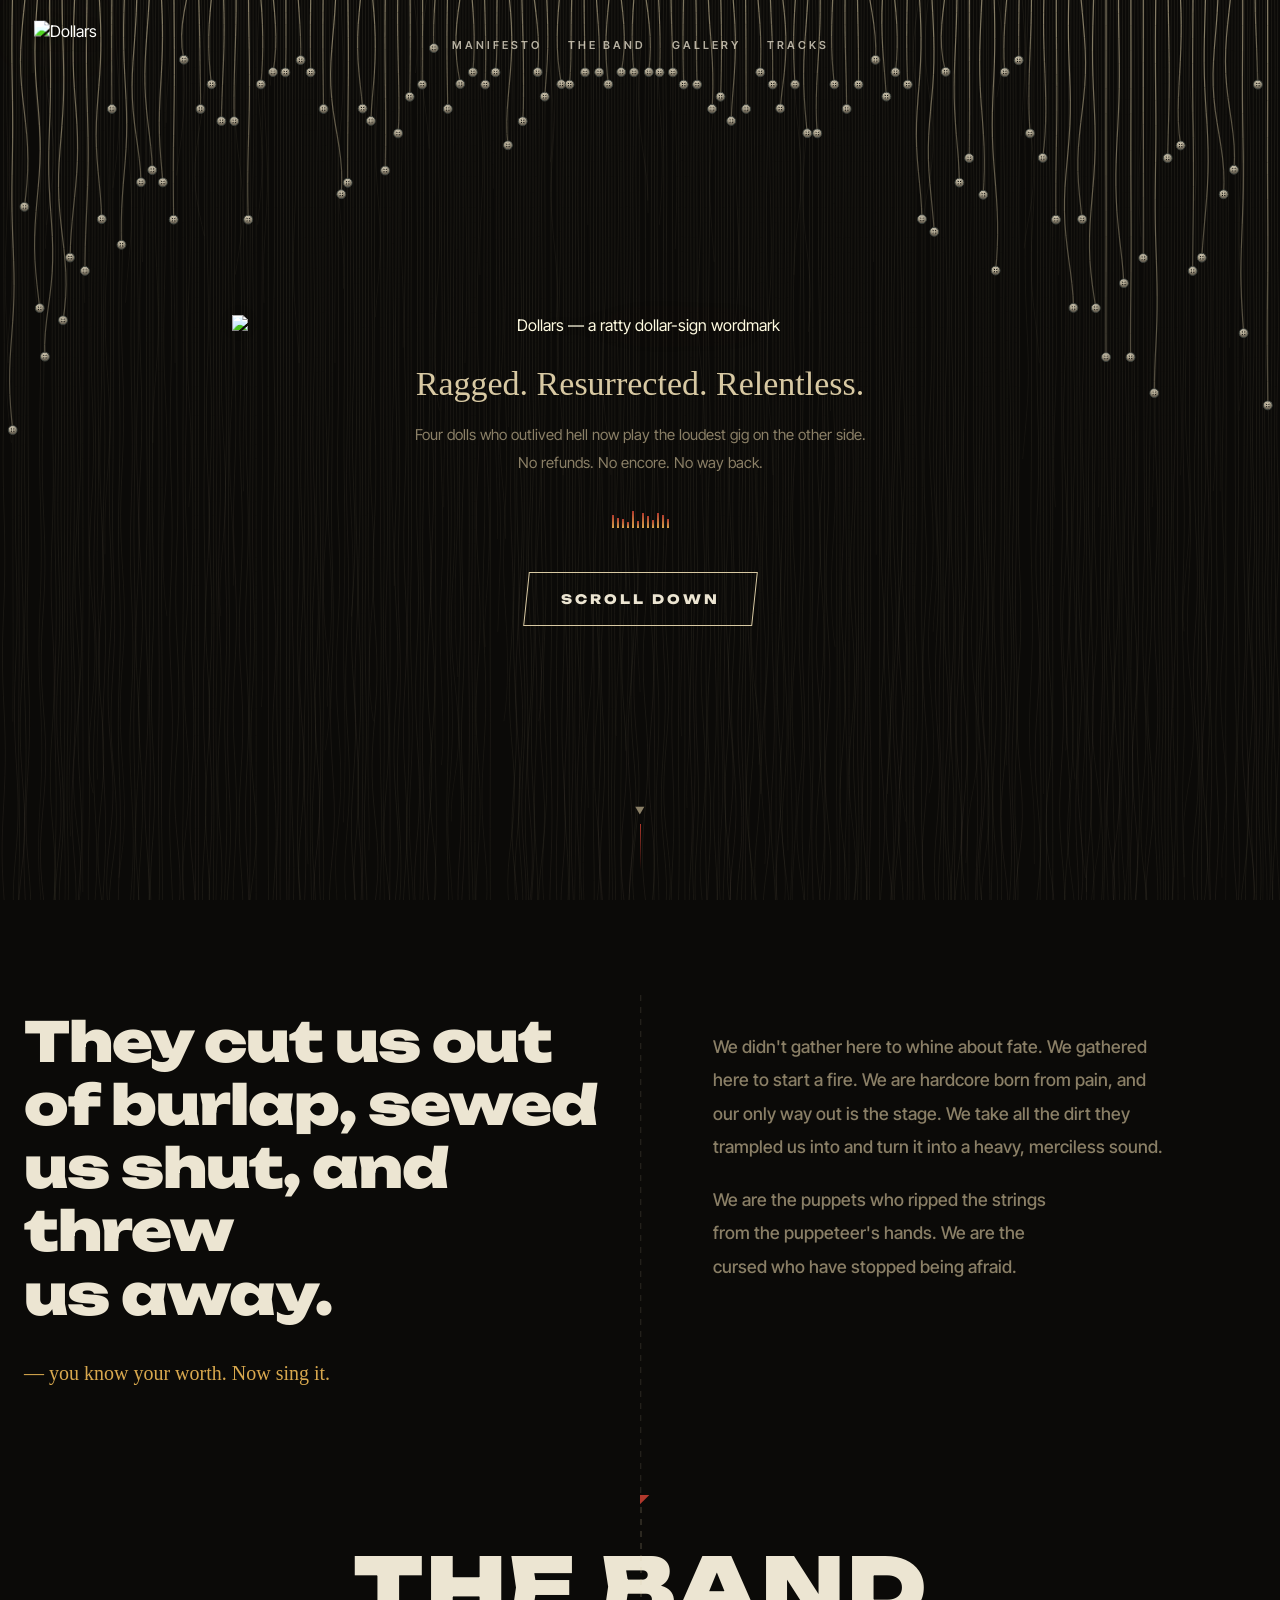
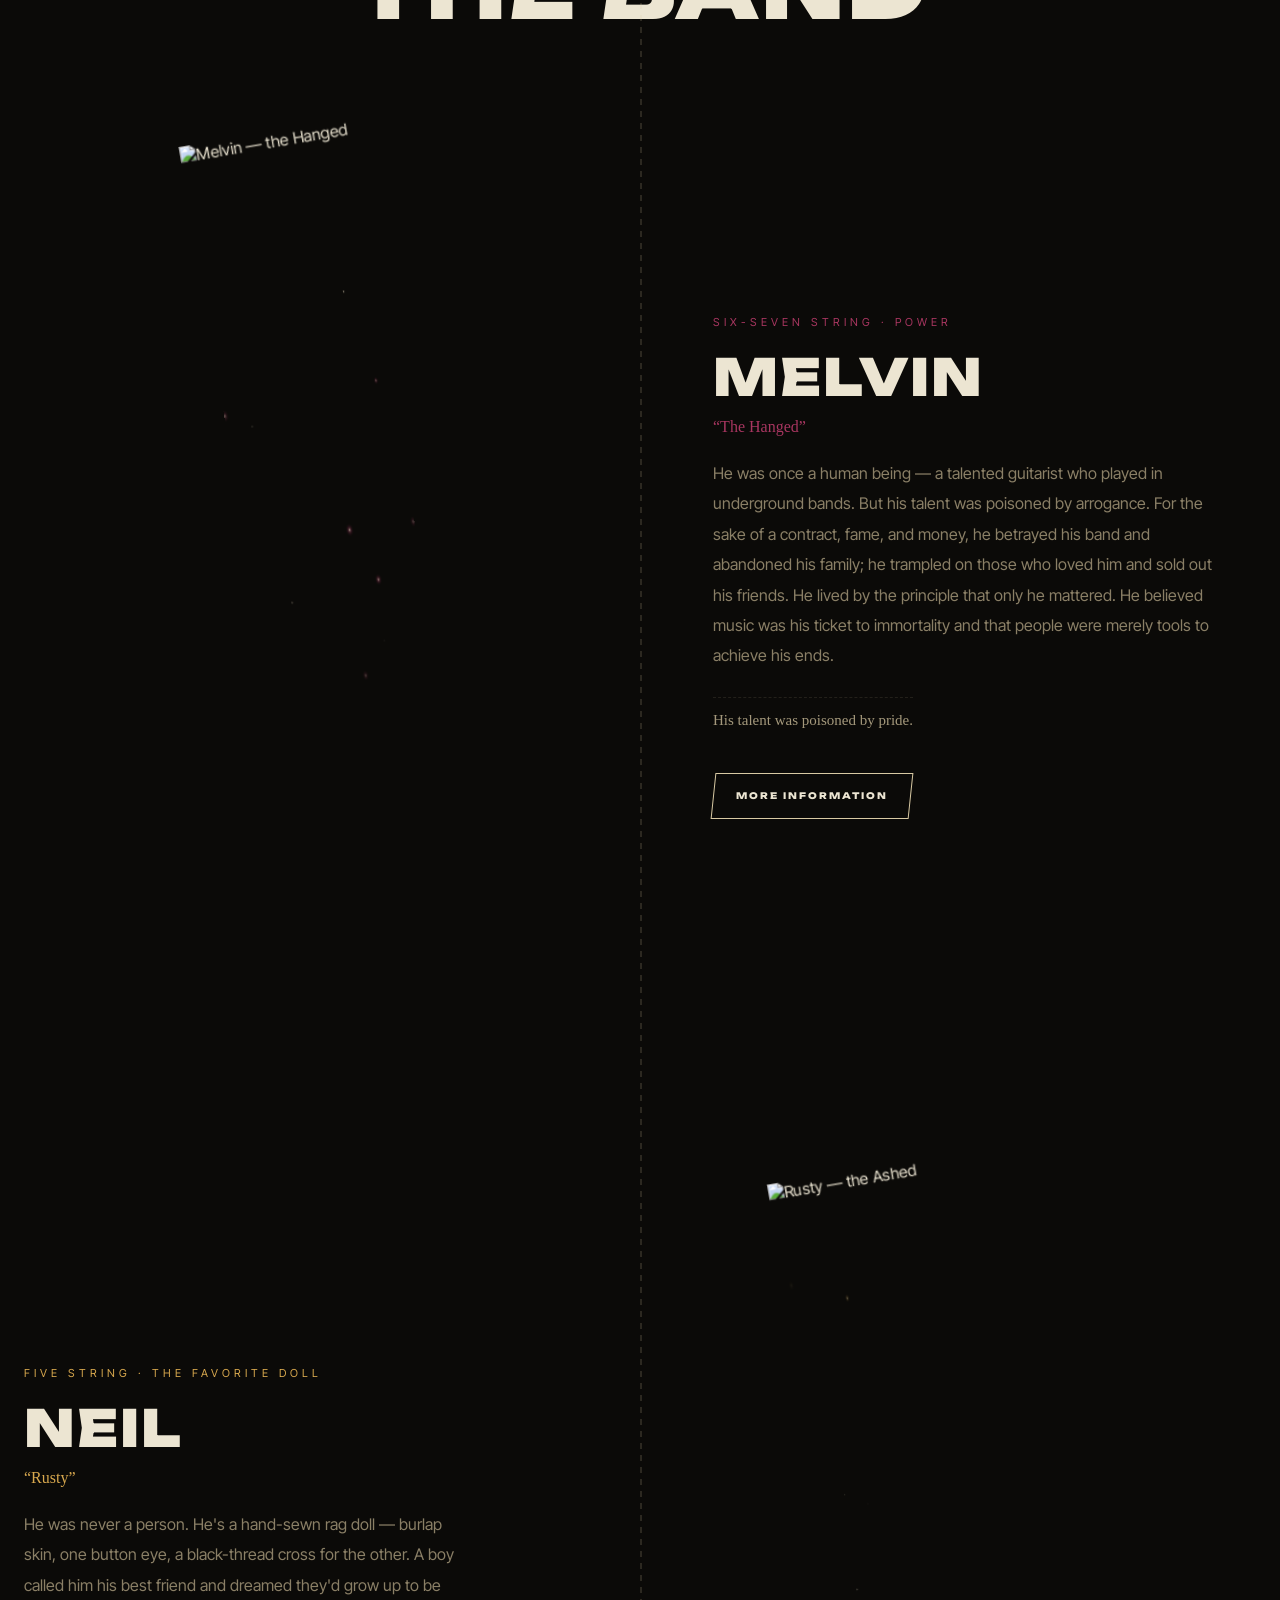
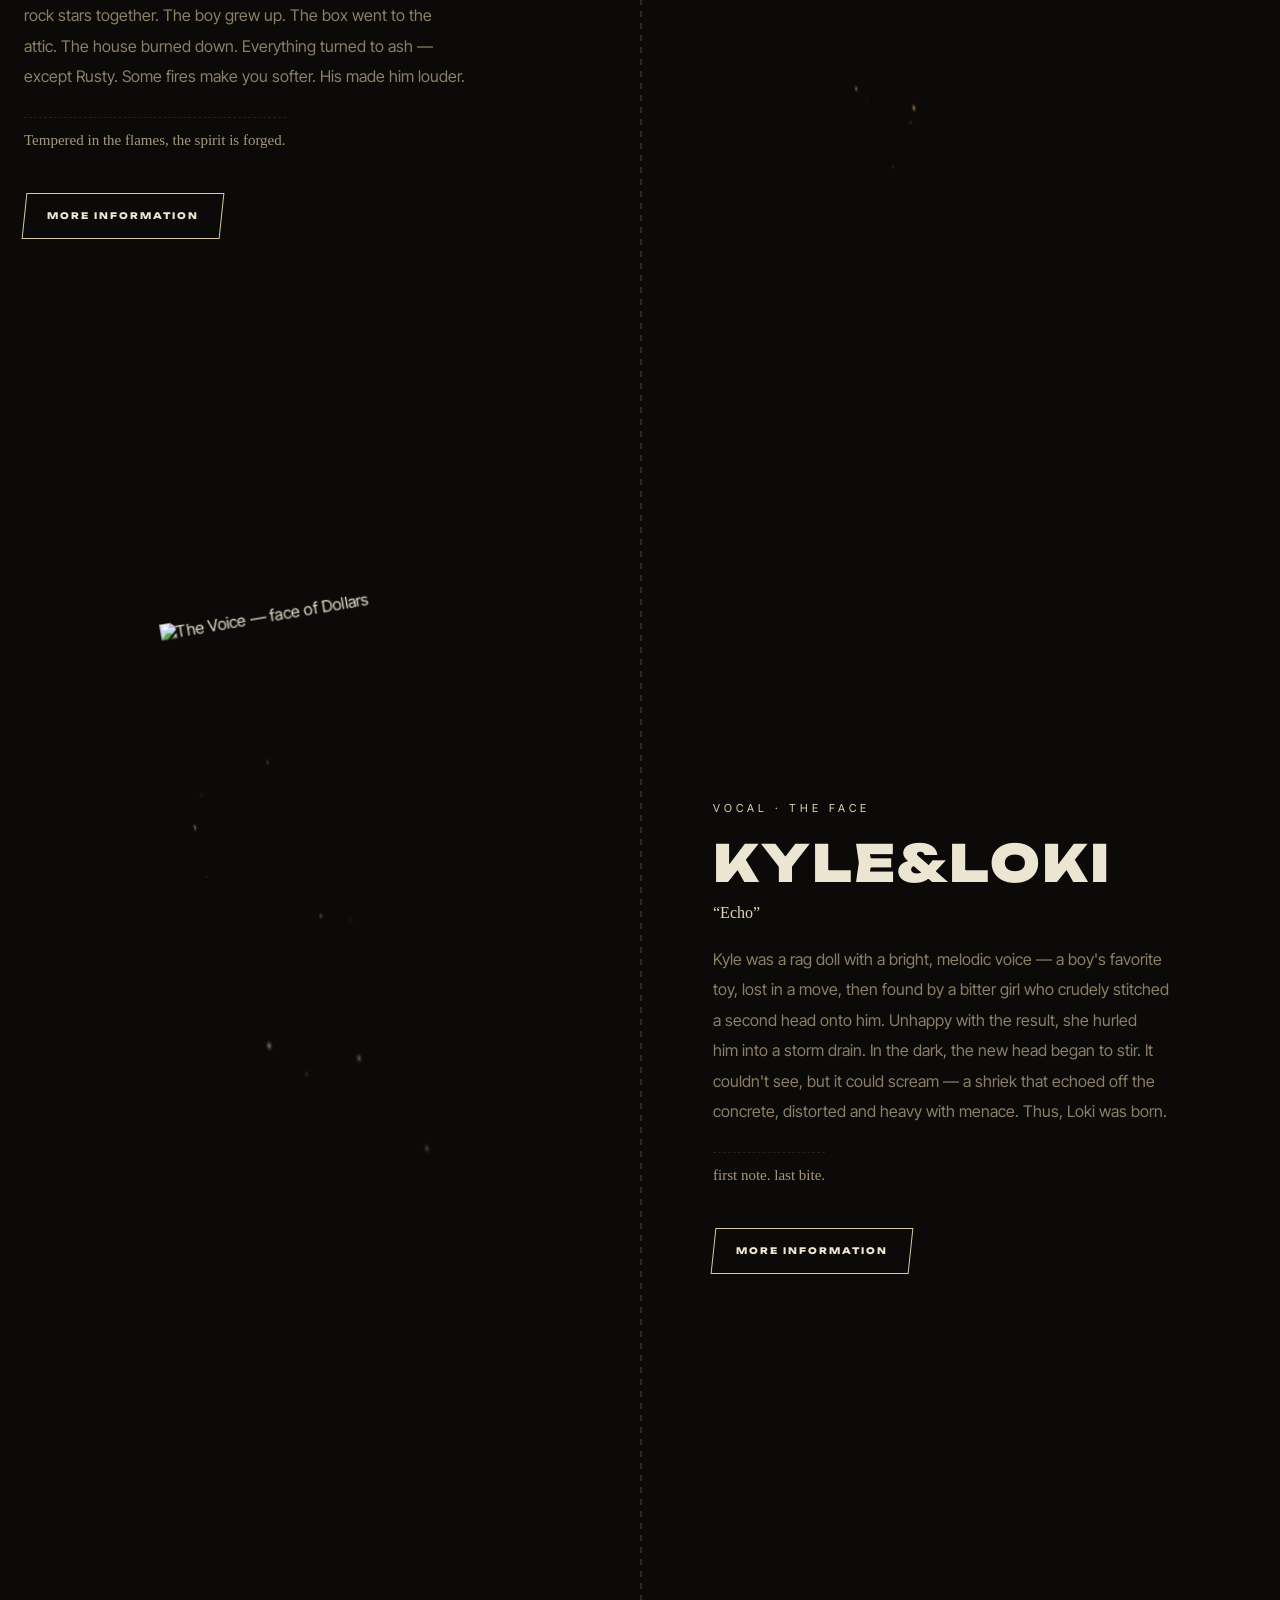
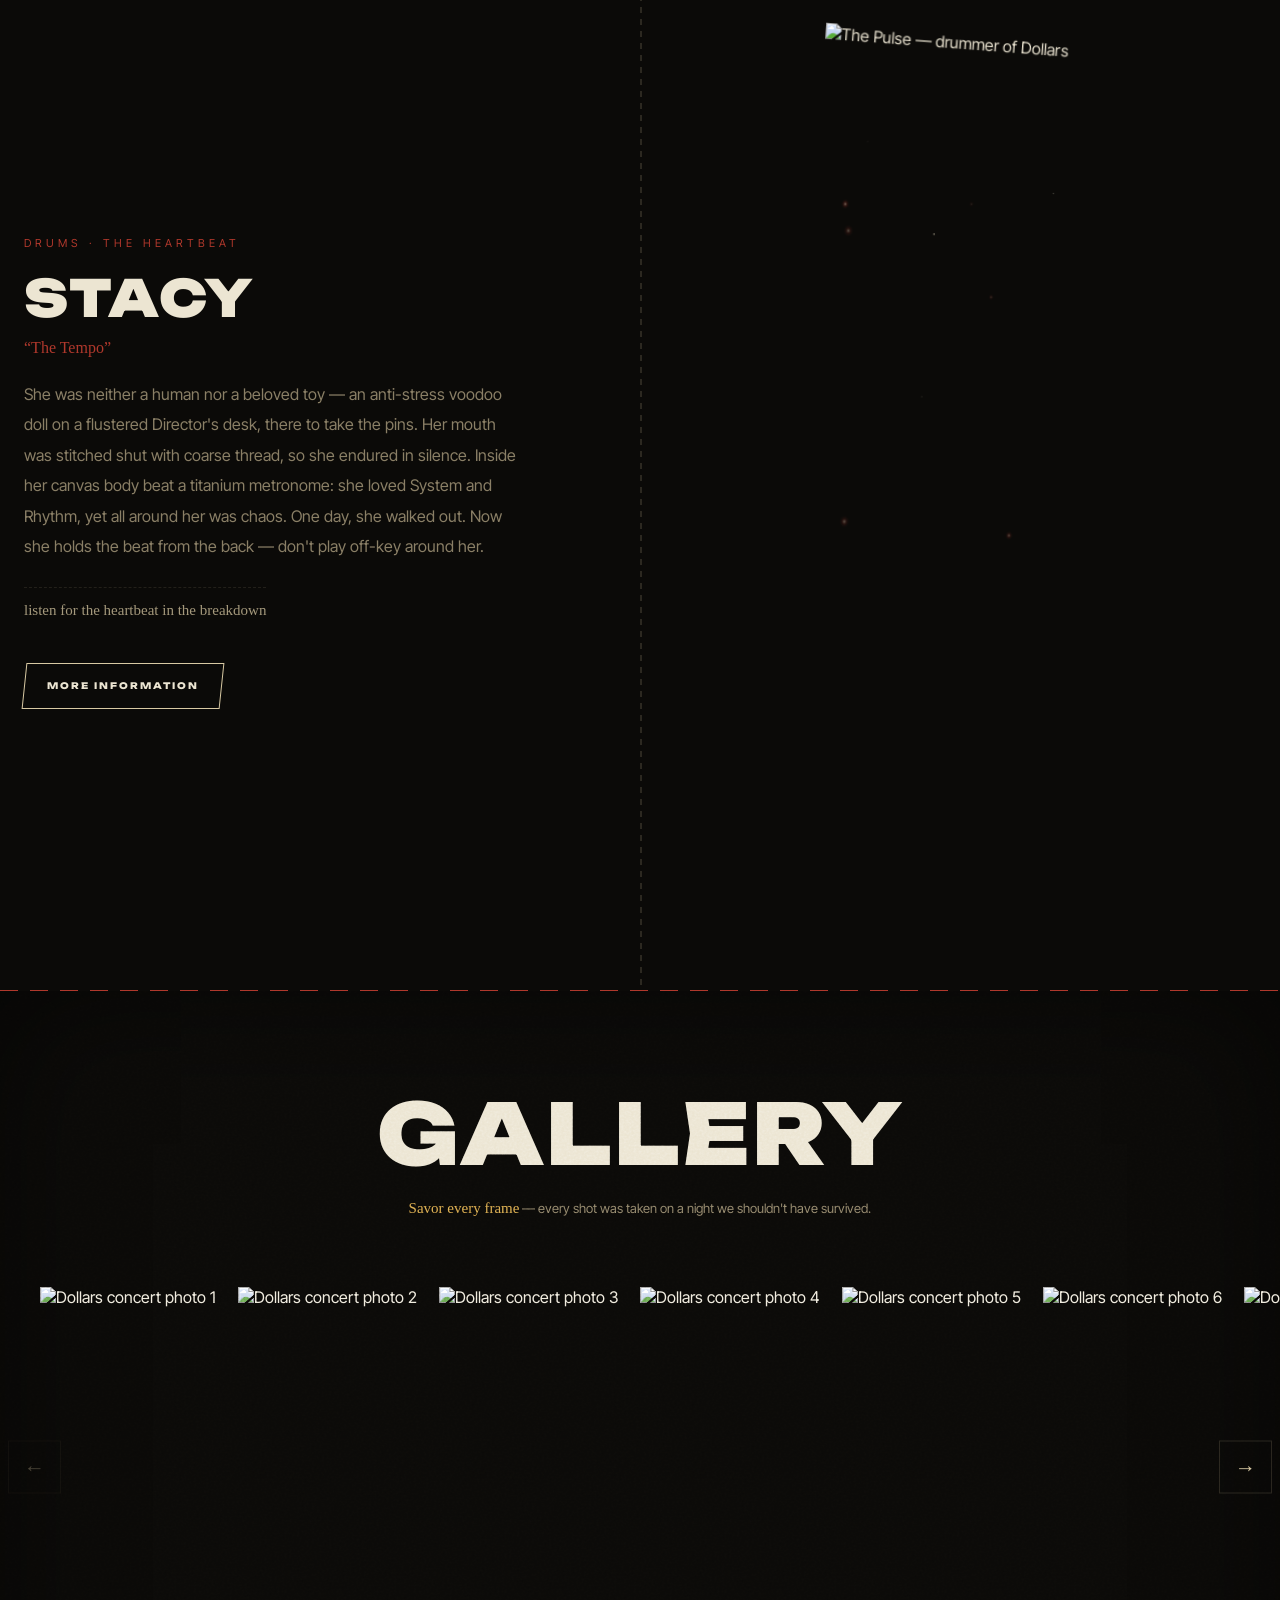
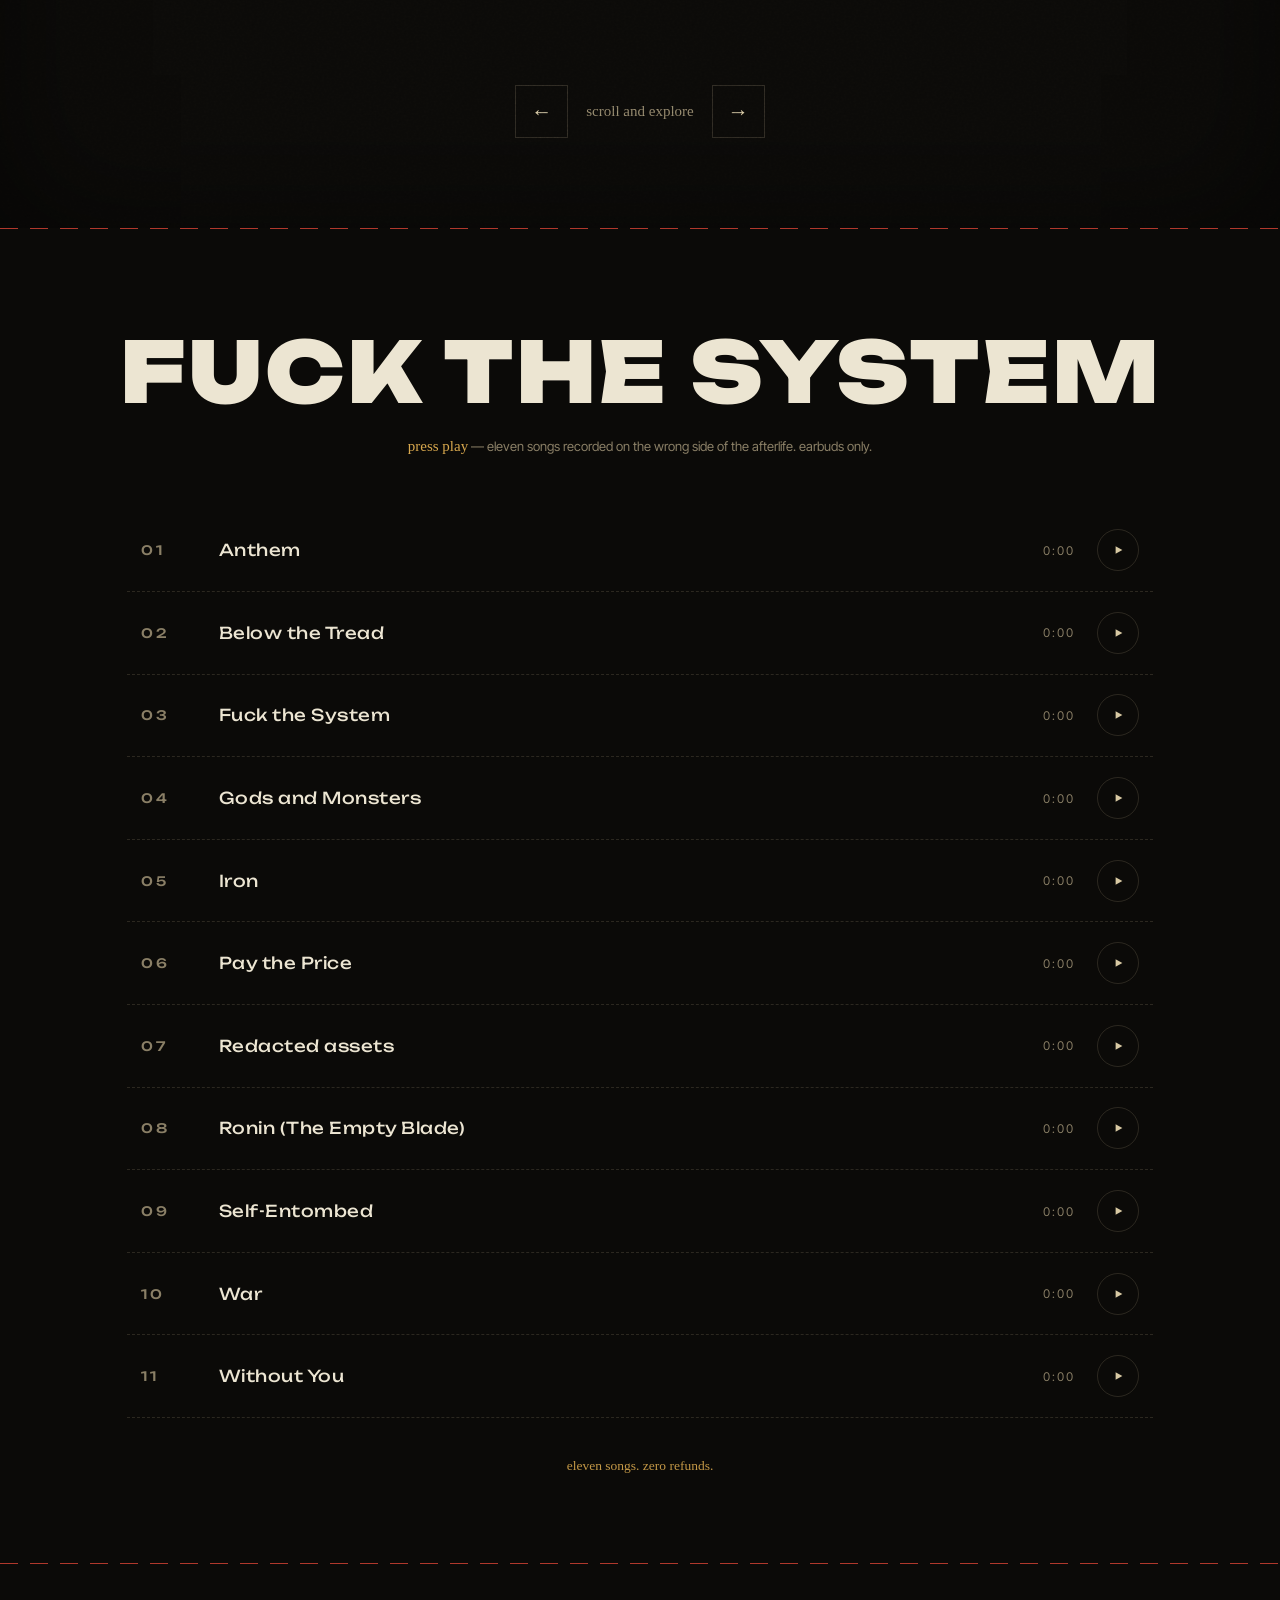
==== commit 21164301: "Split doll bios into short readable paragraphs: Melvin — 2 paragraphs (noose text on its own), Stacy" ====
--- a/.desktop-snapshot/index.html
+++ b/.desktop-snapshot/index.html
@@ -250,7 +250,10 @@
         <h3>MELVIN</h3>
         <span class="doll-title">“The Hanged”</span>
       <p>
-        He was once a man—a talented guitarist who played in underground bands. But his talent was poisoned by hubris. For the sake of a contract, fame, and money, he betrayed his band and abandoned his family; he trampled on those who loved him and sold out his friends. He lived by the credo that only he mattered. He believed music was his ticket to immortality and that people were merely tools to achieve his ends. He lived his life all wrong: instead of building anything, he destroyed everything around him. He died alone. Despite achieving outward success, he ended up solitary in an empty room, hollowed out by alcohol and drugs. The noose around his neck is not merely a stylistic detail; it is an echo of his actual death. He hanged himself when he realized his "great life" was worthless. Yet the heavens would not accept him—his soul, burdened by sin, was too heavy. Nor did Hell want to take in someone who managed to sow chaos even there for his own gain. This is no doll. This is a man gazing at the world through holes in the burlap, begging for forgiveness but receiving only the echo of his own fatal mistakes.
+        He was once a man—a talented guitarist who played in underground bands. But his talent was poisoned by hubris. For the sake of a contract, fame, and money, he betrayed his band and abandoned his family; he trampled on those who loved him and sold out his friends. He lived by the credo that only he mattered. He believed music was his ticket to immortality and that people were merely tools to achieve his ends. He lived his life all wrong: instead of building anything, he destroyed everything around him. He died alone. Despite achieving outward success, he ended up solitary in an empty room, hollowed out by alcohol and drugs.
+      </p>
+      <p>
+        The noose around his neck is not merely a stylistic detail; it is an echo of his actual death. He hanged himself when he realized his "great life" was worthless. Yet the heavens would not accept him—his soul, burdened by sin, was too heavy. Nor did Hell want to take in someone who managed to sow chaos even there for his own gain. This is no doll. This is a man gazing at the world through holes in the burlap, begging for forgiveness but receiving only the echo of his own fatal mistakes.
       </p>
       <span class="doll-scrawl">His talent was poisoned by pride.</span>
       </div>
@@ -287,7 +290,13 @@
         <h3>STACY</h3>
         <span class="doll-title">“The Tempo”</span>
       <p>
-        She was neither a human nor a beloved childhood toy. Created as an anti-stress voodoo doll, she sat on the desk of a perpetually flustered Director in a drab, stuffy office. Whenever deadlines loomed, workflows collapsed, or he simply didn't know what to do, he would stick pins into her. She silently absorbed the folly, chaos, and hysterics of others. Her mouth was stitched shut with coarse thread so she couldn't speak. And she endured it. Inside her canvas body beat a titanium metronome. She loved System and Rhythm, yet chaos reigned all around her. It all came to an end one day. The Director called a meeting to resolve a crucial issue and suggested, "How about we settle this with Rock-Paper-Scissors?" The chaos had crossed the line. Her single button eye glinted menacingly. She pulled out all the pins—leaving scars on her tights and body—and simply walked out of the office in silence. Her lips were frozen forever in a signature, icy, sarcastic half-smile. Stacy wandered the streets for a long time, searching for a place where the right rhythm prevailed. One day, she stumbled upon a basement where a band was rehearsing. She sat silently behind the drum kit and struck the snare drum. The strike was swift, precise, and cold-blooded. Stacy doesn't sing or give interviews. She simply sits at the back and holds the rhythm. Don't even try playing off-key around this lady, or a drumstick might come flying straight at your forehead.
+        She was neither a human nor a beloved childhood toy. Created as an anti-stress voodoo doll, she sat on the desk of a perpetually flustered Director in a drab, stuffy office. Whenever deadlines loomed, workflows collapsed, or he simply didn't know what to do, he would stick pins into her. She silently absorbed the folly, chaos, and hysterics of others. Her mouth was stitched shut with coarse thread so she couldn't speak. And she endured it. Inside her canvas body beat a titanium metronome. She loved System and Rhythm, yet chaos reigned all around her.
+      </p>
+      <p>
+        It all came to an end one day. The Director called a meeting to resolve a crucial issue and suggested, "How about we settle this with Rock-Paper-Scissors?" The chaos had crossed the line. Her single button eye glinted menacingly. She pulled out all the pins—leaving scars on her tights and body—and simply walked out of the office in silence. Her lips were frozen forever in a signature, icy, sarcastic half-smile.
+      </p>
+      <p>
+        Stacy wandered the streets for a long time, searching for a place where the right rhythm prevailed. One day, she stumbled upon a basement where a band was rehearsing. She sat silently behind the drum kit and struck the snare drum. The strike was swift, precise, and cold-blooded. Stacy doesn't sing or give interviews. She simply sits at the back and holds the rhythm. Don't even try playing off-key around this lady, or a drumstick might come flying straight at your forehead.
       </p>
       <span class="doll-scrawl">listen for the heartbeat in the breakdown</span>
       </div>
@@ -305,7 +314,16 @@
         <h3>KYLE&amp;LOKI</h3>
         <span class="doll-title">“Echo”</span>
       <p>
-        Long ago, Kyle was an ordinary rag doll with a clear, melodic voice. He had been the favorite toy of a boy who dreamed of the rock stage, but the boy grew up, and the doll was lost during a move. Kyle was found by a bitter, plain-looking girl. She decided to remake him: she pulled a shapeless lump of fabric from the trash and crudely, crookedly stitched on a second head—an ugly, eyeless, mouthless thing that dangled beside the first. Dissatisfied with the result, she hurled the doll into a storm drain in a fit of rage. Kyle awoke in pitch darkness. Then, the second head began to stir. As it descended through winding pipes amidst the flow of filth, it could not see, yet it could scream. Its piercing shriek echoed off the concrete walls, becoming distorted and heavy with menace. Thus, Loki was born. While Kyle’s voice remained bright and melodic, Loki acquired a heavy, low growl—the roar of a wounded beast, the voice of the abyss itself. They eventually found themselves at a junkyard, where an old radio suddenly blasted the riff from "Back in Black." Kyle remembered the boy’s dream of the rock stage, while Loki yearned to unleash his fury. They are two sides of the same coin, two souls trapped in a single, battered body. Kyle represents melody, soul, and beauty; Loki embodies chaos, rage, and raw power. When the drums kick in and the guitars roar, a battle erupts between them. Loki surges forward, drowning everything out with his guttural growl. But Kyle rises to meet the challenge, soaring above the roar with a pure, piercing scream. They clash right there on stage, vying to prove to the audience which of them is the ultimate badass. They can sing in turn or blend into unison, creating an incredible symbiosis of melody and noise. It is precisely this internal war between the two heads that forms the foundation of their art. Their best songs are born from their arguments. They are DollarS. A voice that travels from a whisper to a scream. When Kyle touches the microphone, the room falls silent. And when Loki lets loose, the room is deafened.
+        Long ago, Kyle was an ordinary rag doll with a clear, melodic voice. He had been the favorite toy of a boy who dreamed of the rock stage, but the boy grew up, and the doll was lost during a move. Kyle was found by a bitter, plain-looking girl. She decided to remake him: she pulled a shapeless lump of fabric from the trash and crudely, crookedly stitched on a second head—an ugly, eyeless, mouthless thing that dangled beside the first. Dissatisfied with the result, she hurled the doll into a storm drain in a fit of rage.
+      </p>
+      <p>
+        Kyle awoke in pitch darkness. Then, the second head began to stir. As it descended through winding pipes amidst the flow of filth, it could not see, yet it could scream. Its piercing shriek echoed off the concrete walls, becoming distorted and heavy with menace. Thus, Loki was born. While Kyle’s voice remained bright and melodic, Loki acquired a heavy, low growl—the roar of a wounded beast, the voice of the abyss itself. They eventually found themselves at a junkyard, where an old radio suddenly blasted the riff from "Back in Black." Kyle remembered the boy’s dream of the rock stage, while Loki yearned to unleash his fury.
+      </p>
+      <p>
+        They are two sides of the same coin, two souls trapped in a single, battered body. Kyle represents melody, soul, and beauty; Loki embodies chaos, rage, and raw power. When the drums kick in and the guitars roar, a battle erupts between them. Loki surges forward, drowning everything out with his guttural growl. But Kyle rises to meet the challenge, soaring above the roar with a pure, piercing scream. They clash right there on stage, vying to prove to the audience which of them is the ultimate badass. They can sing in turn or blend into unison, creating an incredible symbiosis of melody and noise. It is precisely this internal war between the two heads that forms the foundation of their art. Their best songs are born from their arguments.
+      </p>
+      <p>
+        They are DollarS. A voice that travels from a whisper to a scream. When Kyle touches the microphone, the room falls silent. And when Loki lets loose, the room is deafened.
       </p>
       <span class="doll-scrawl">first note. last bite.</span>
       </div>
